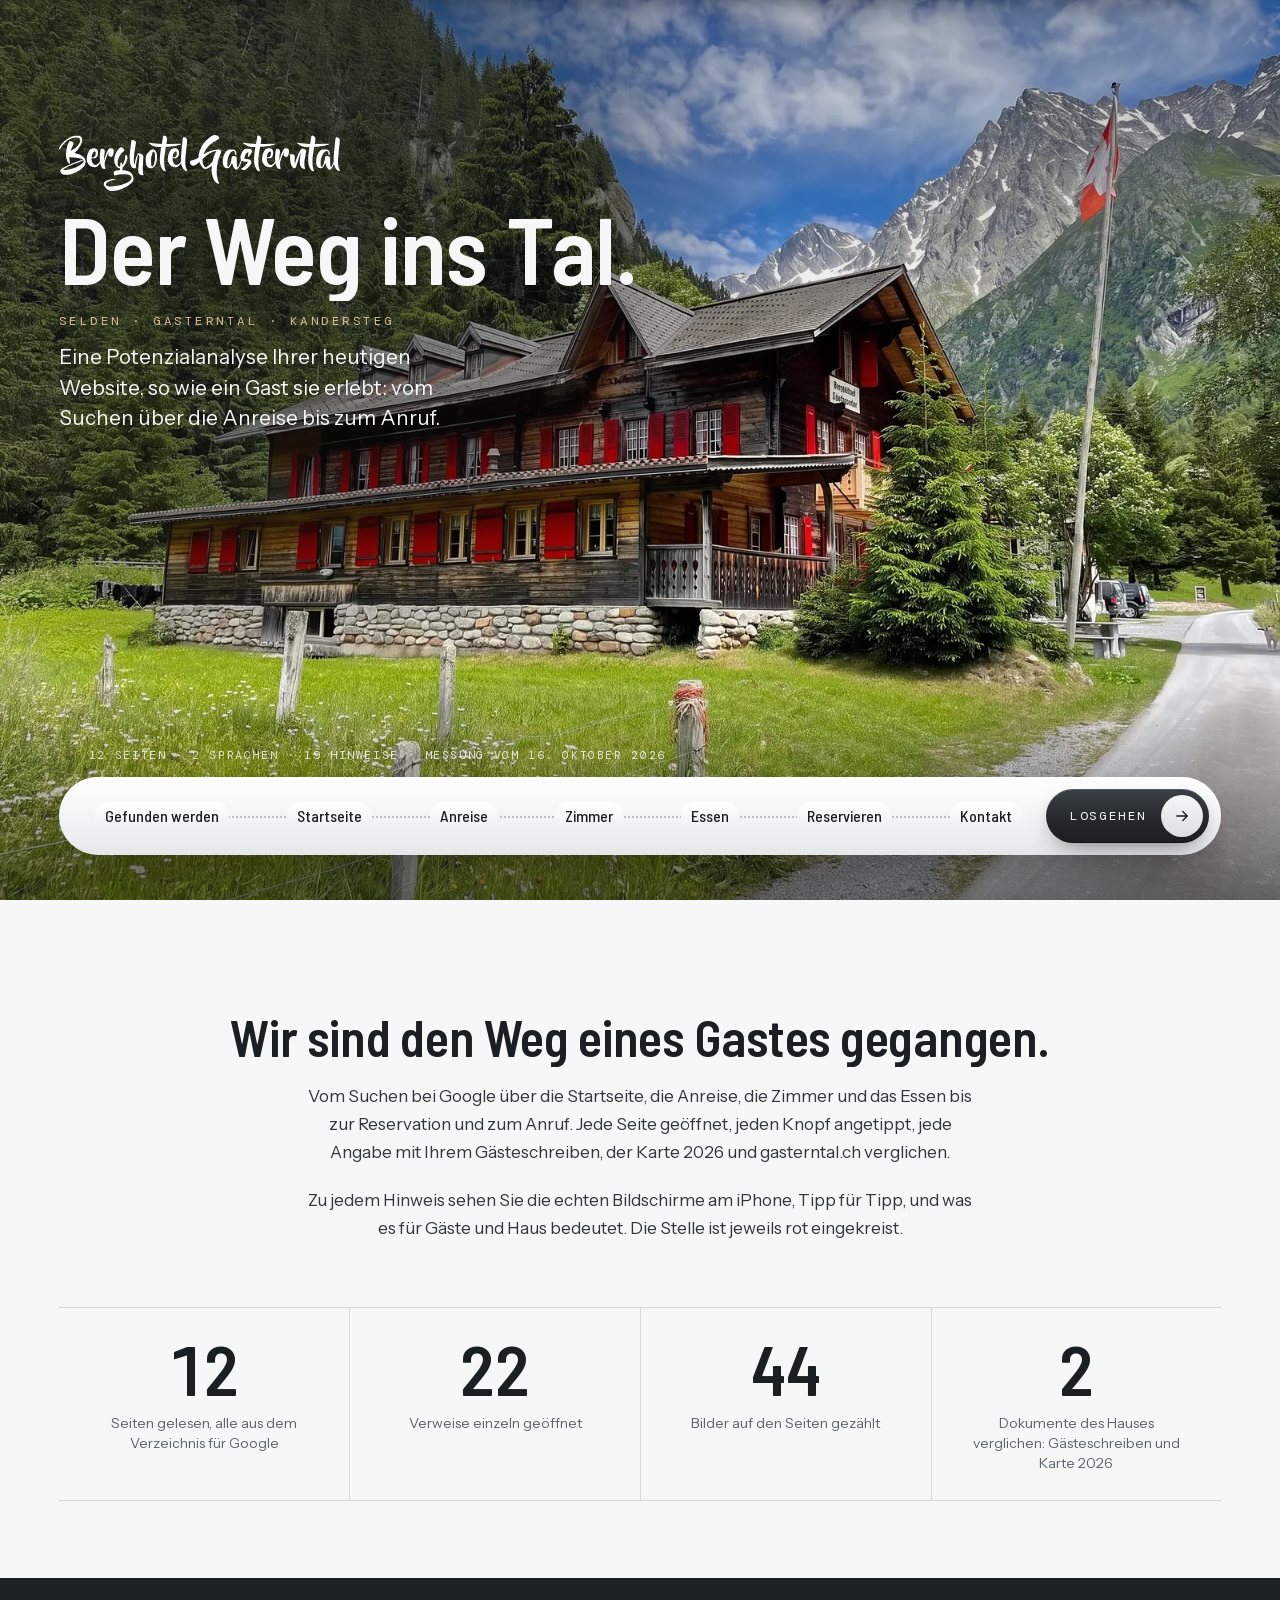
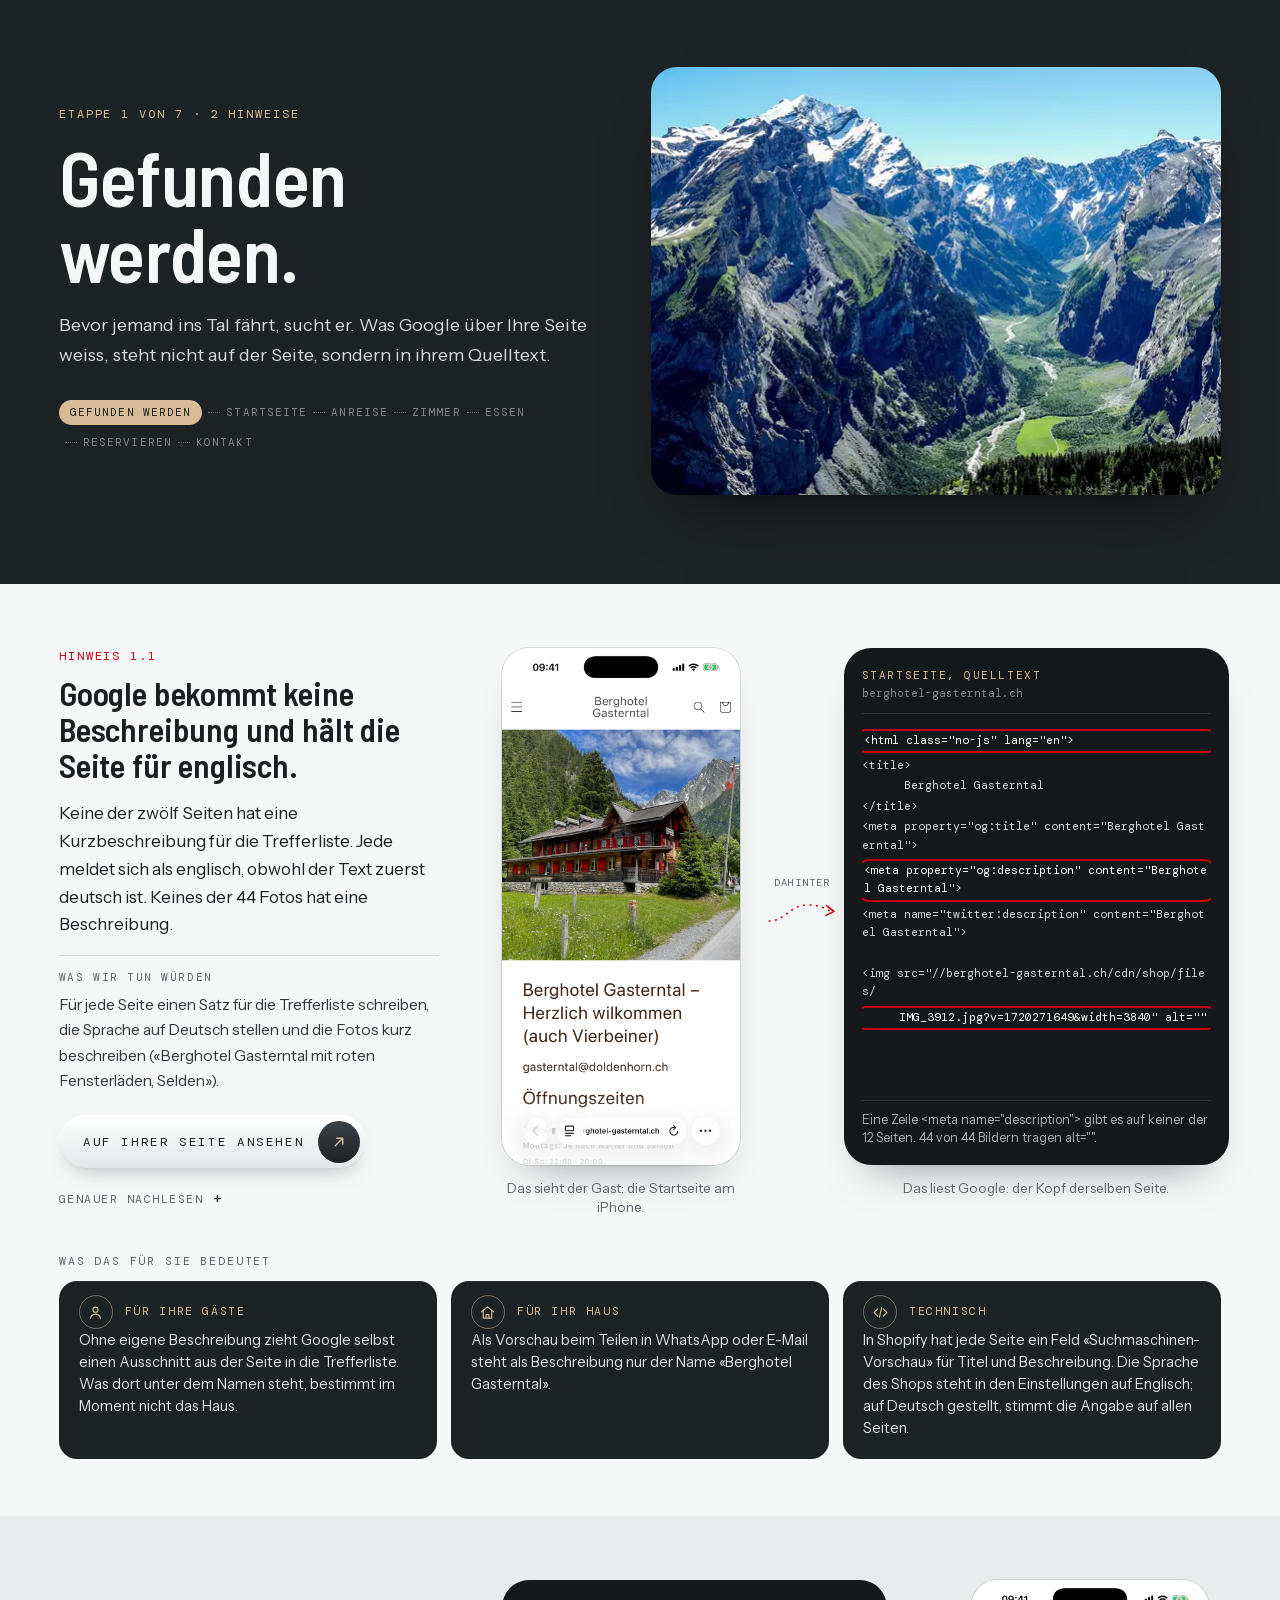
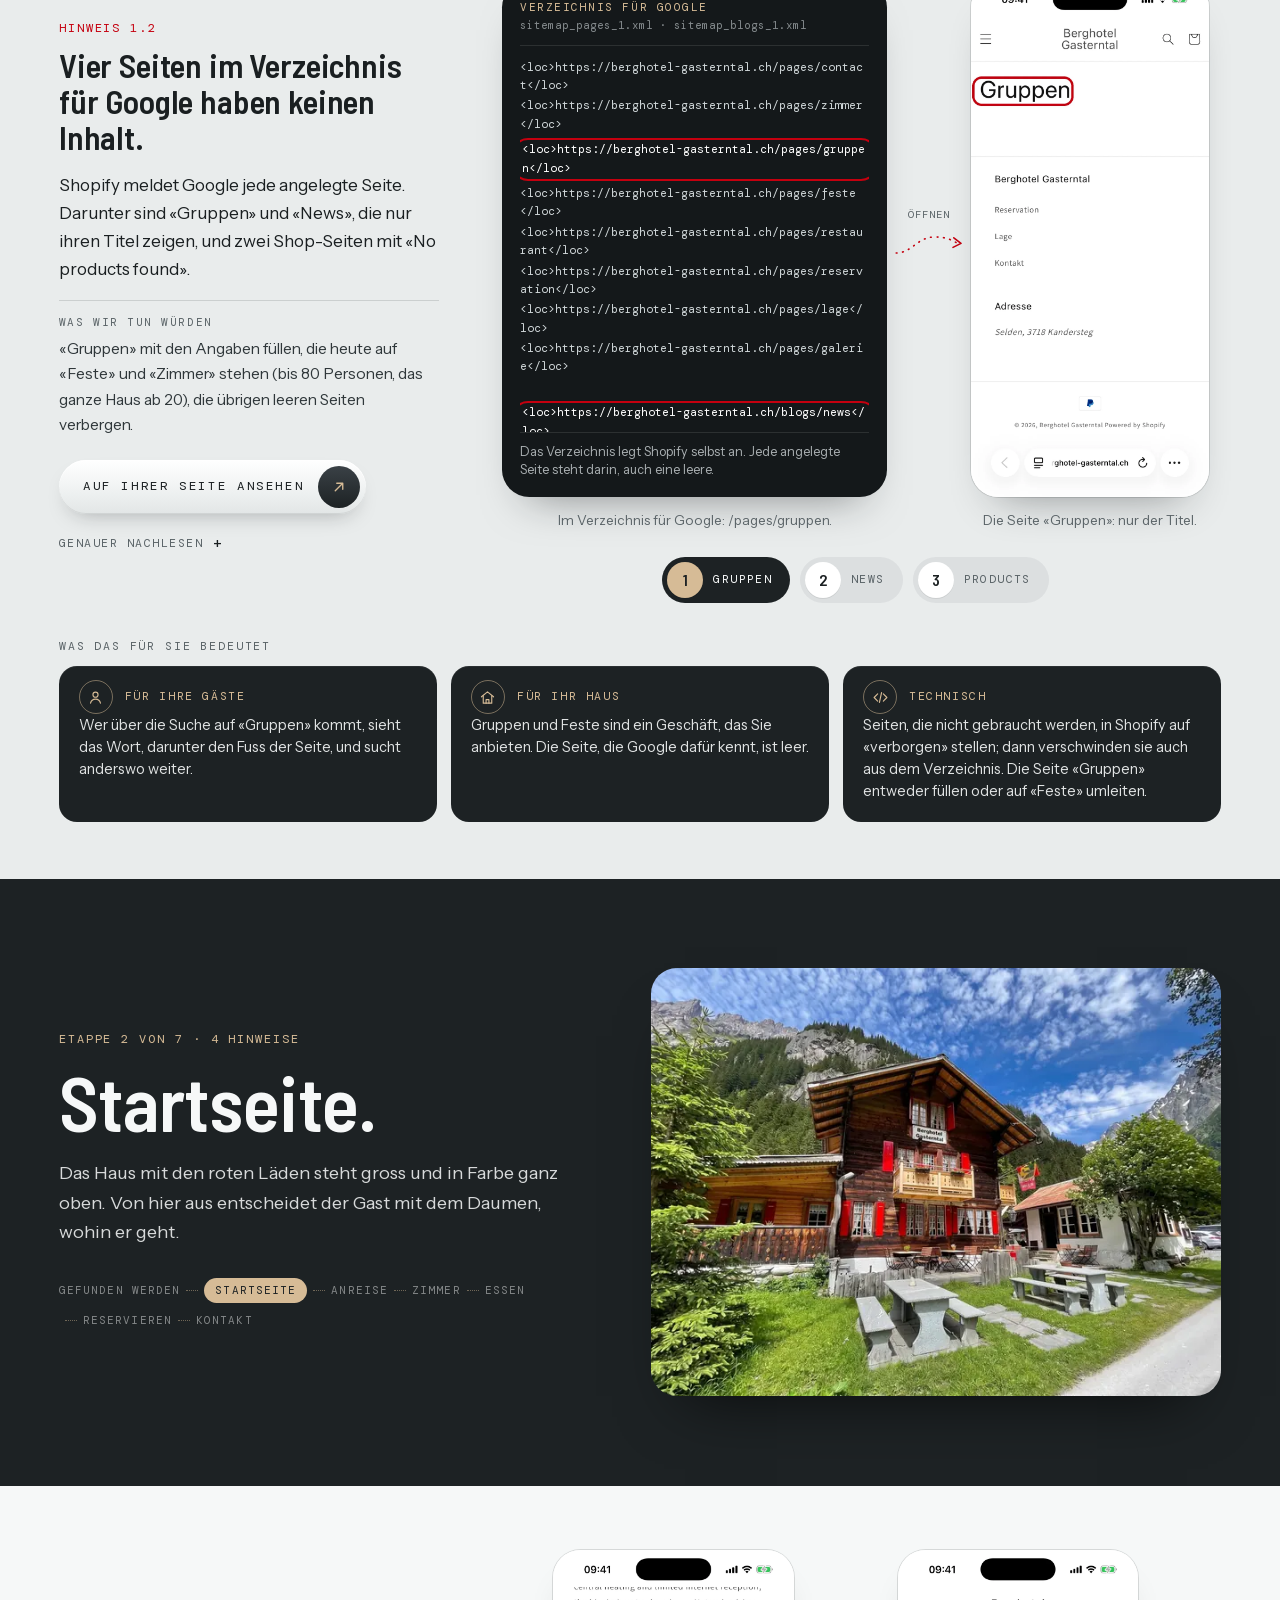
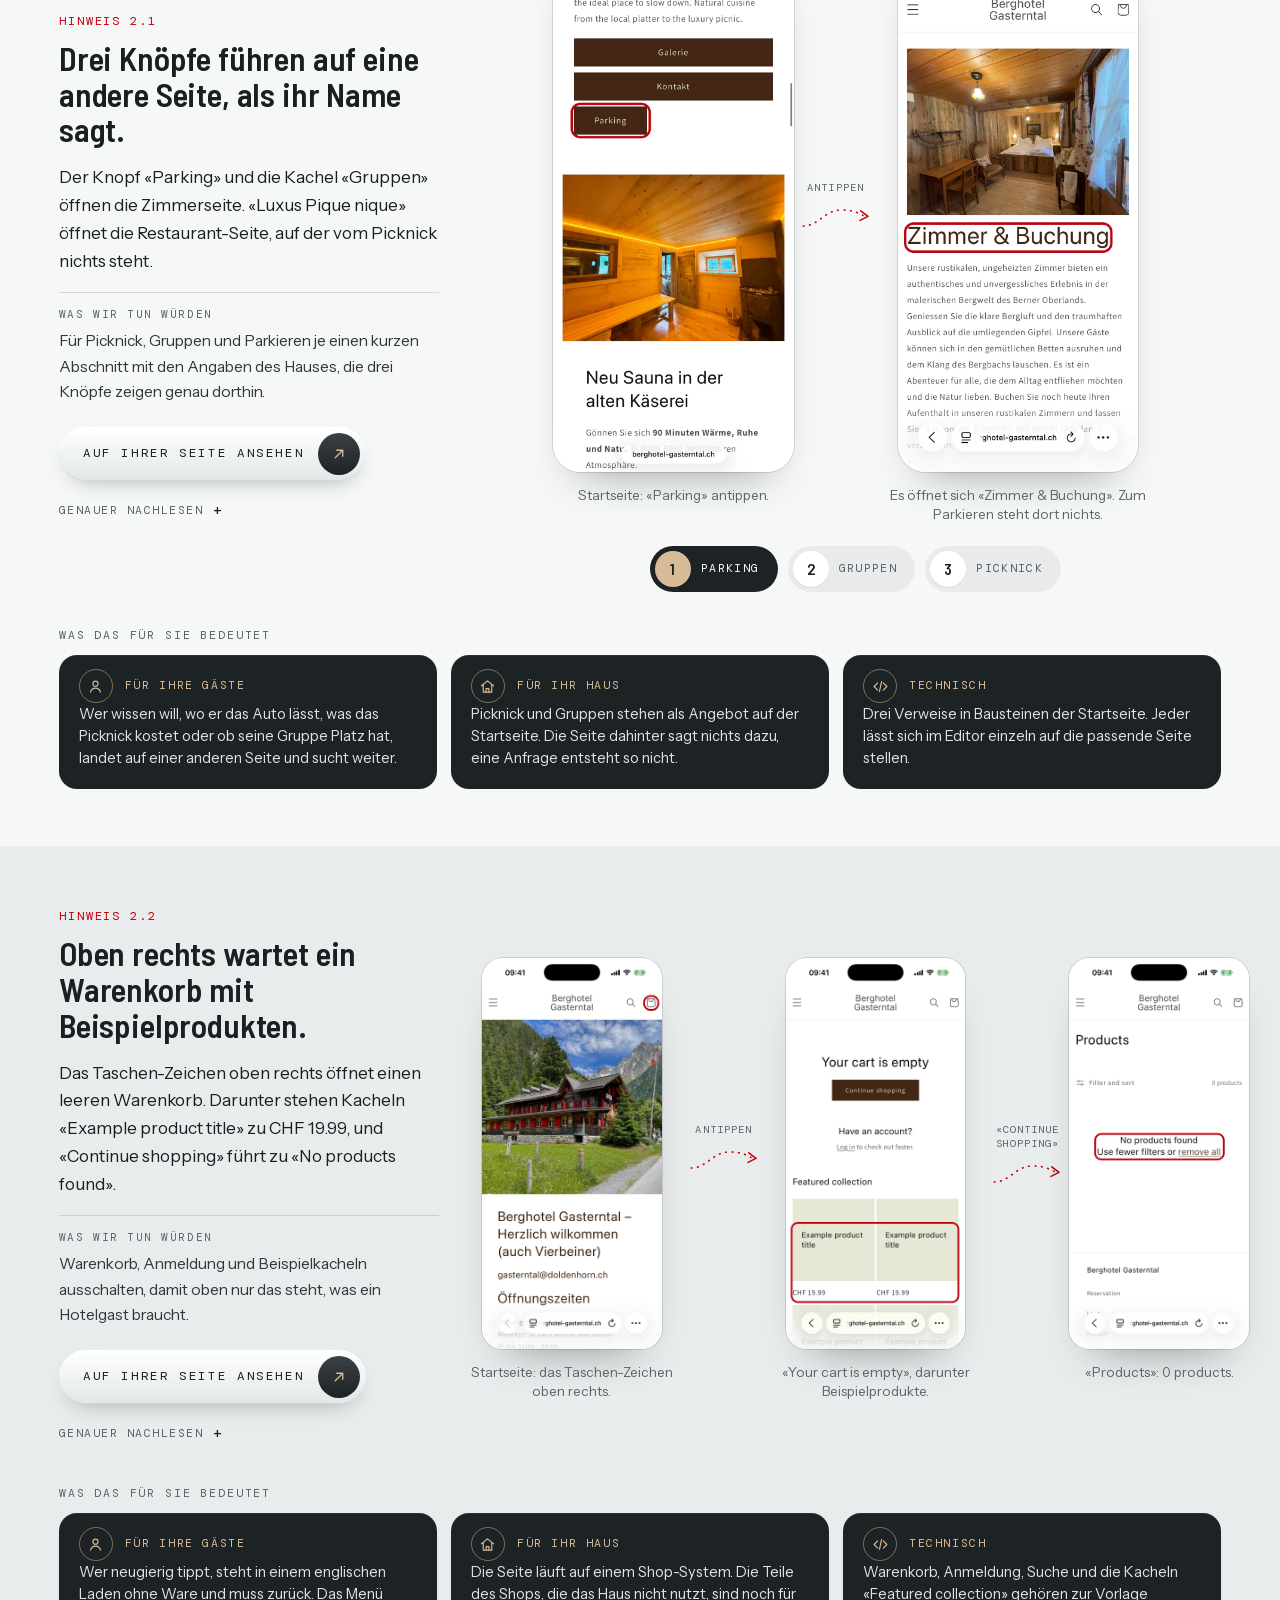
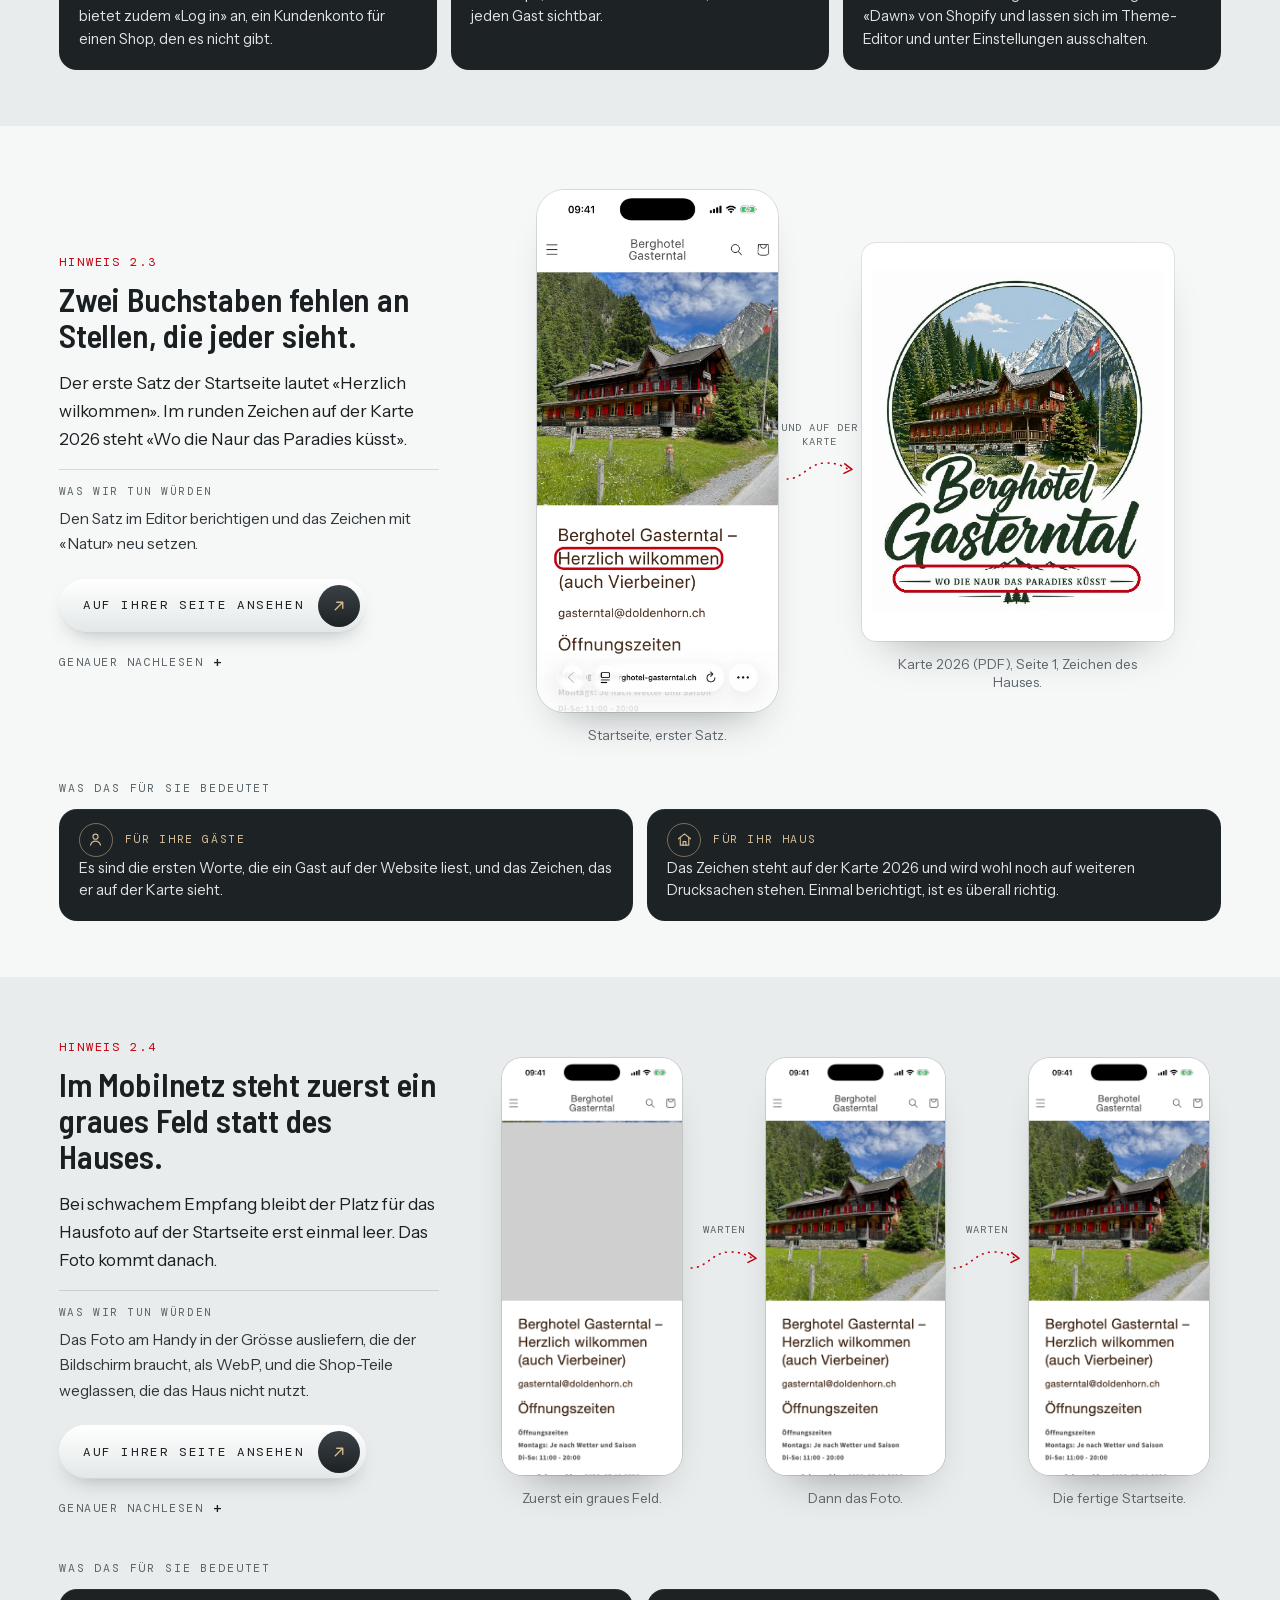
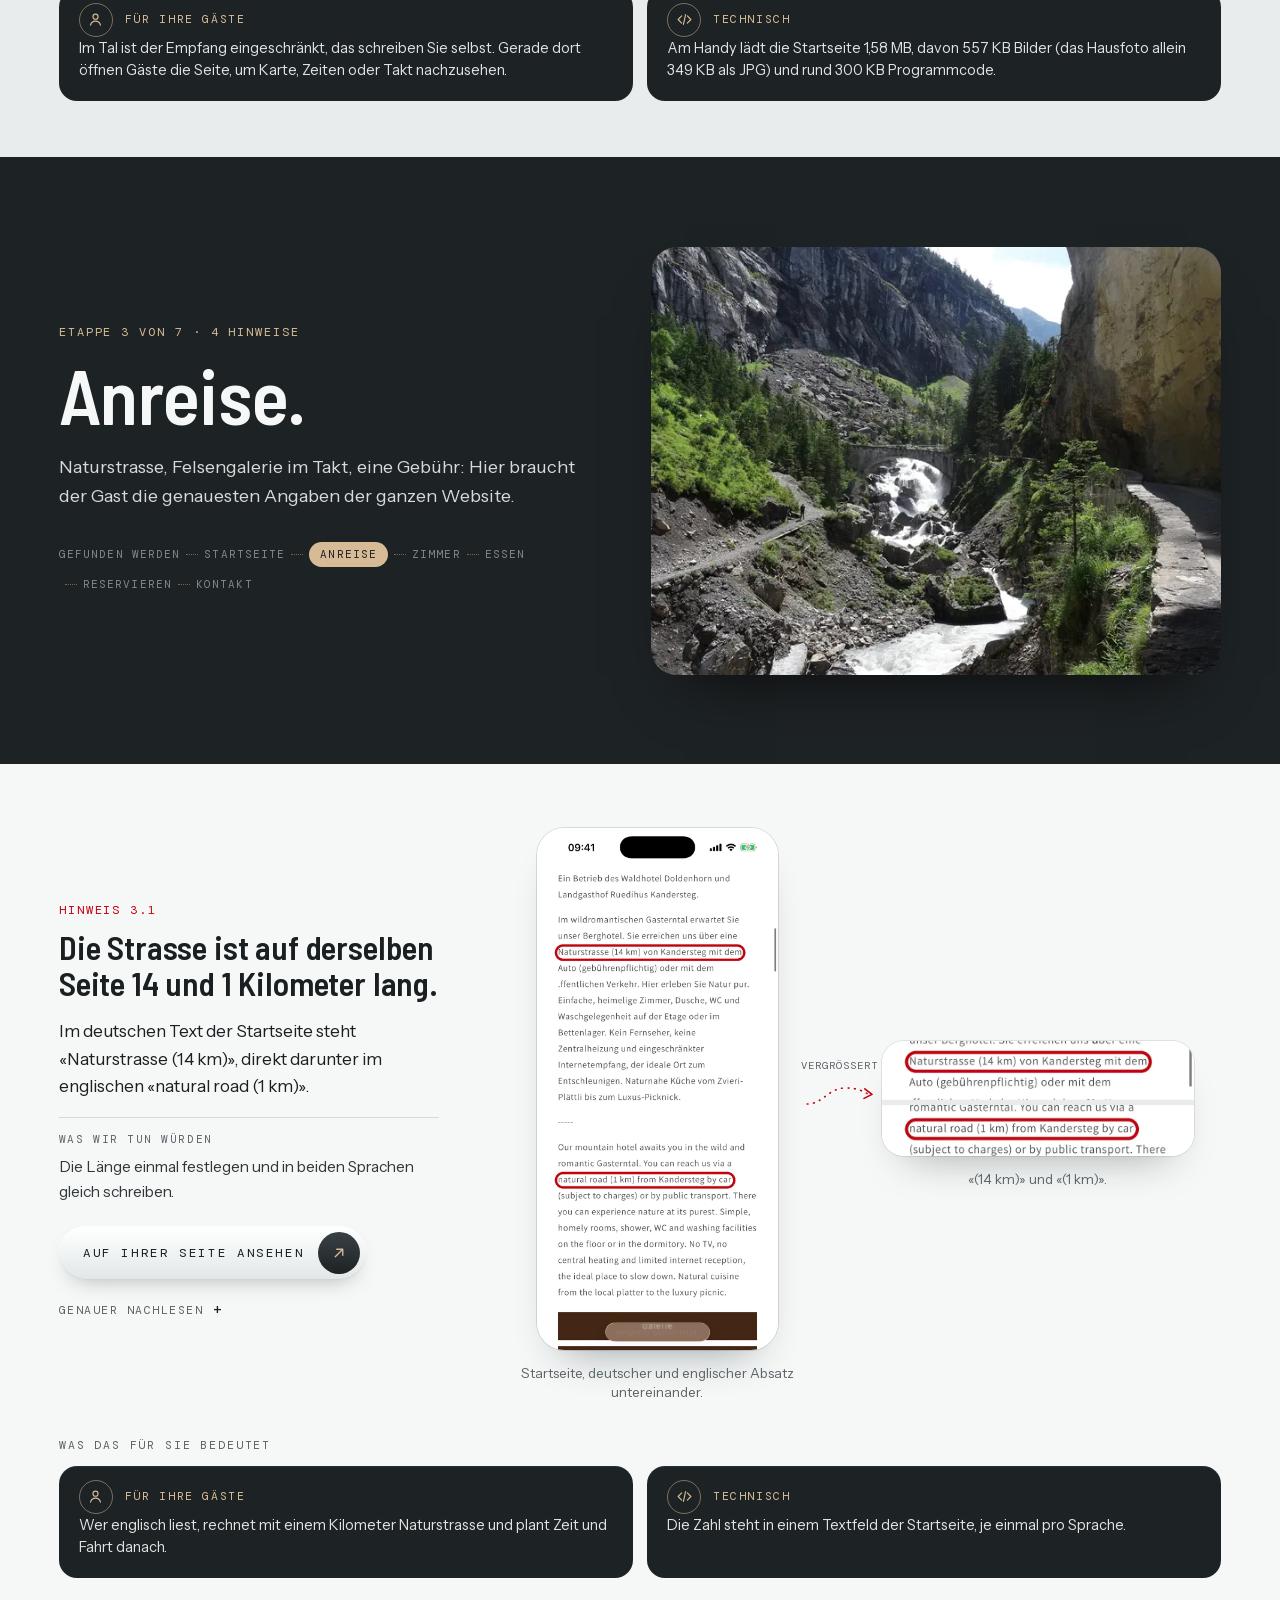
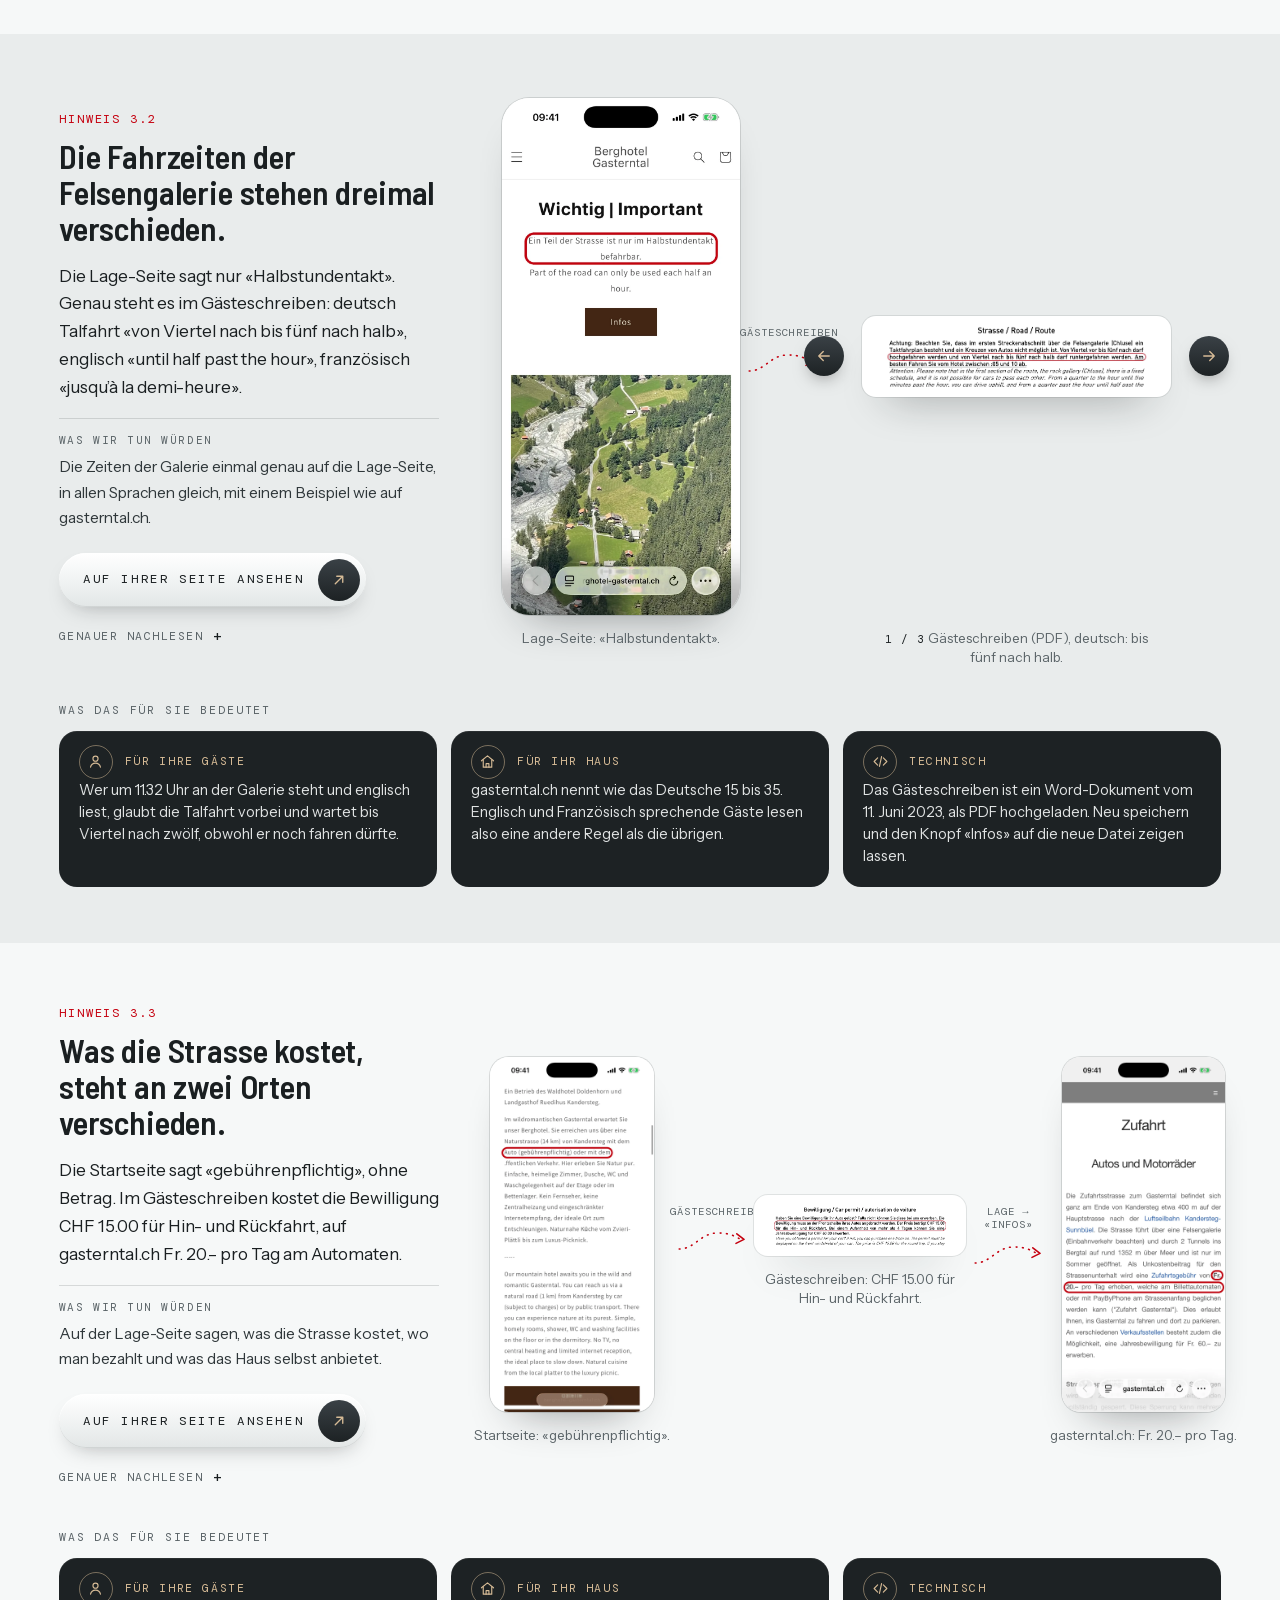
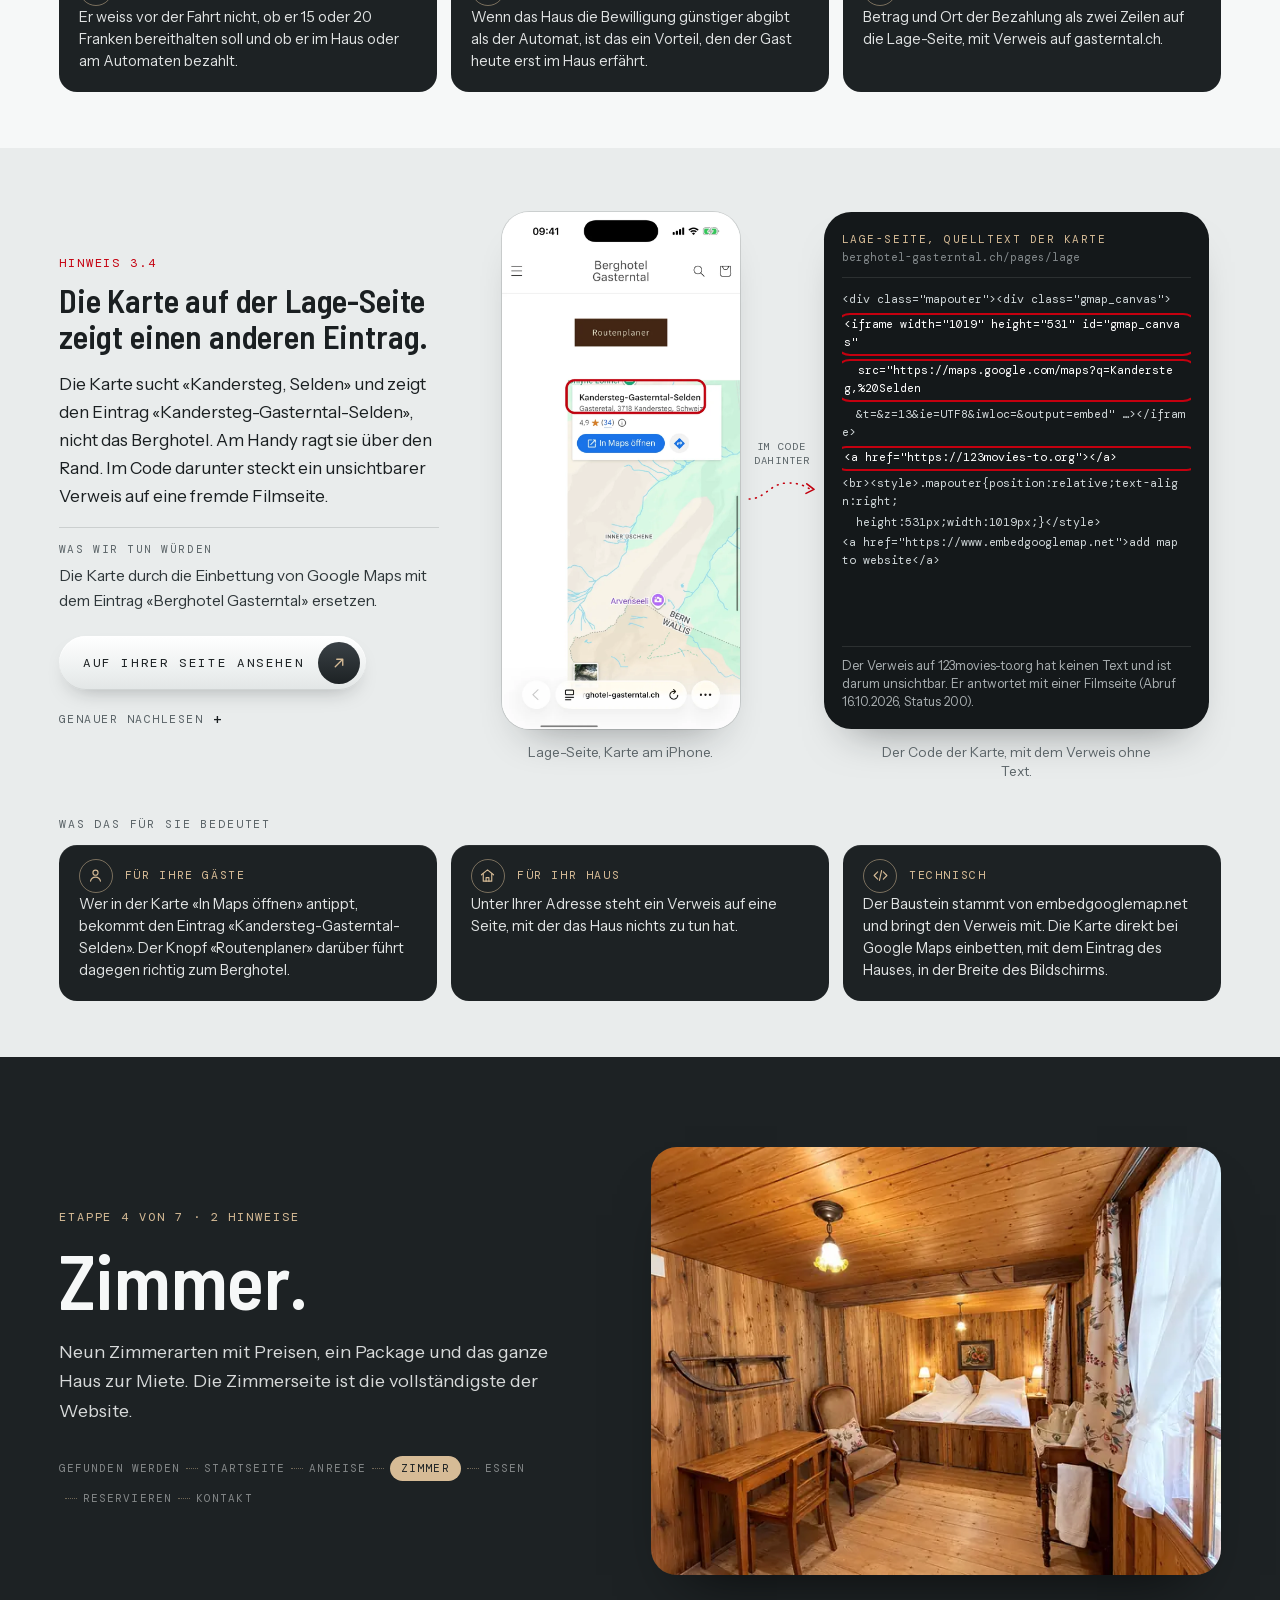
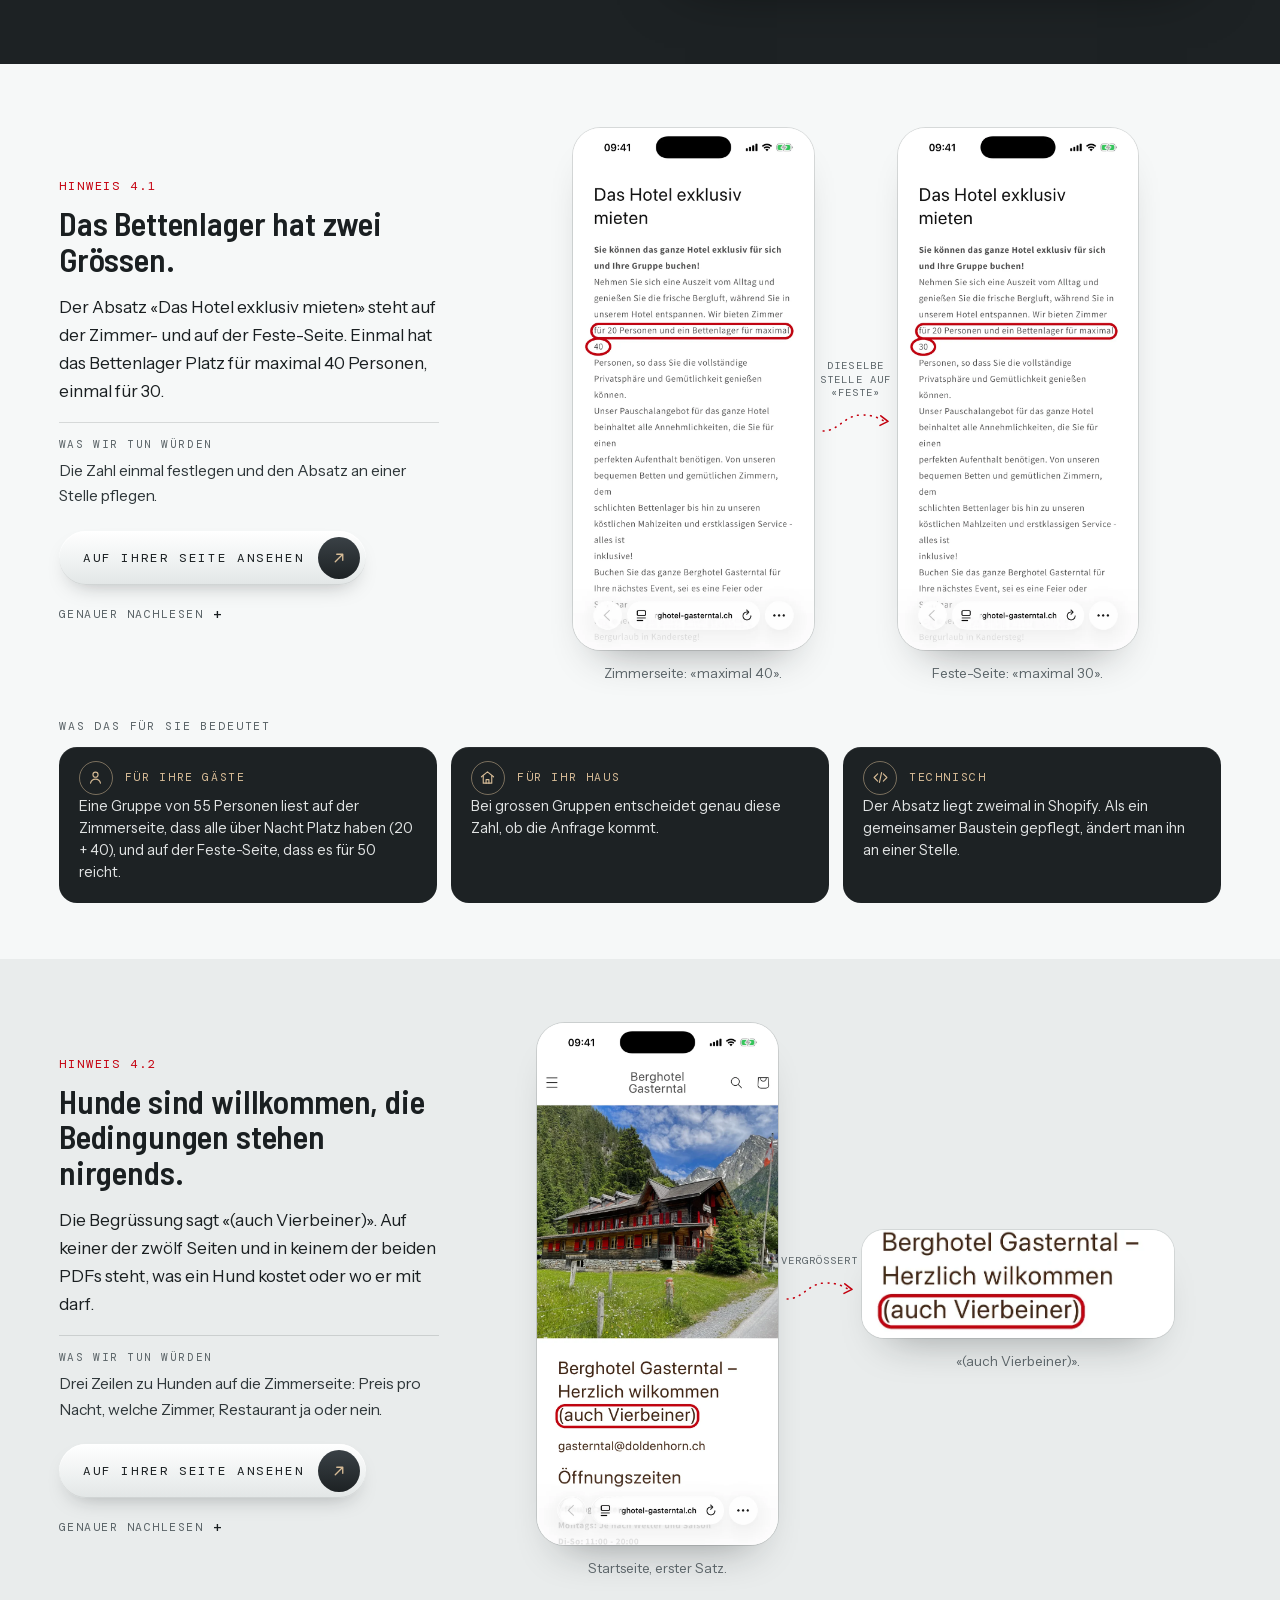
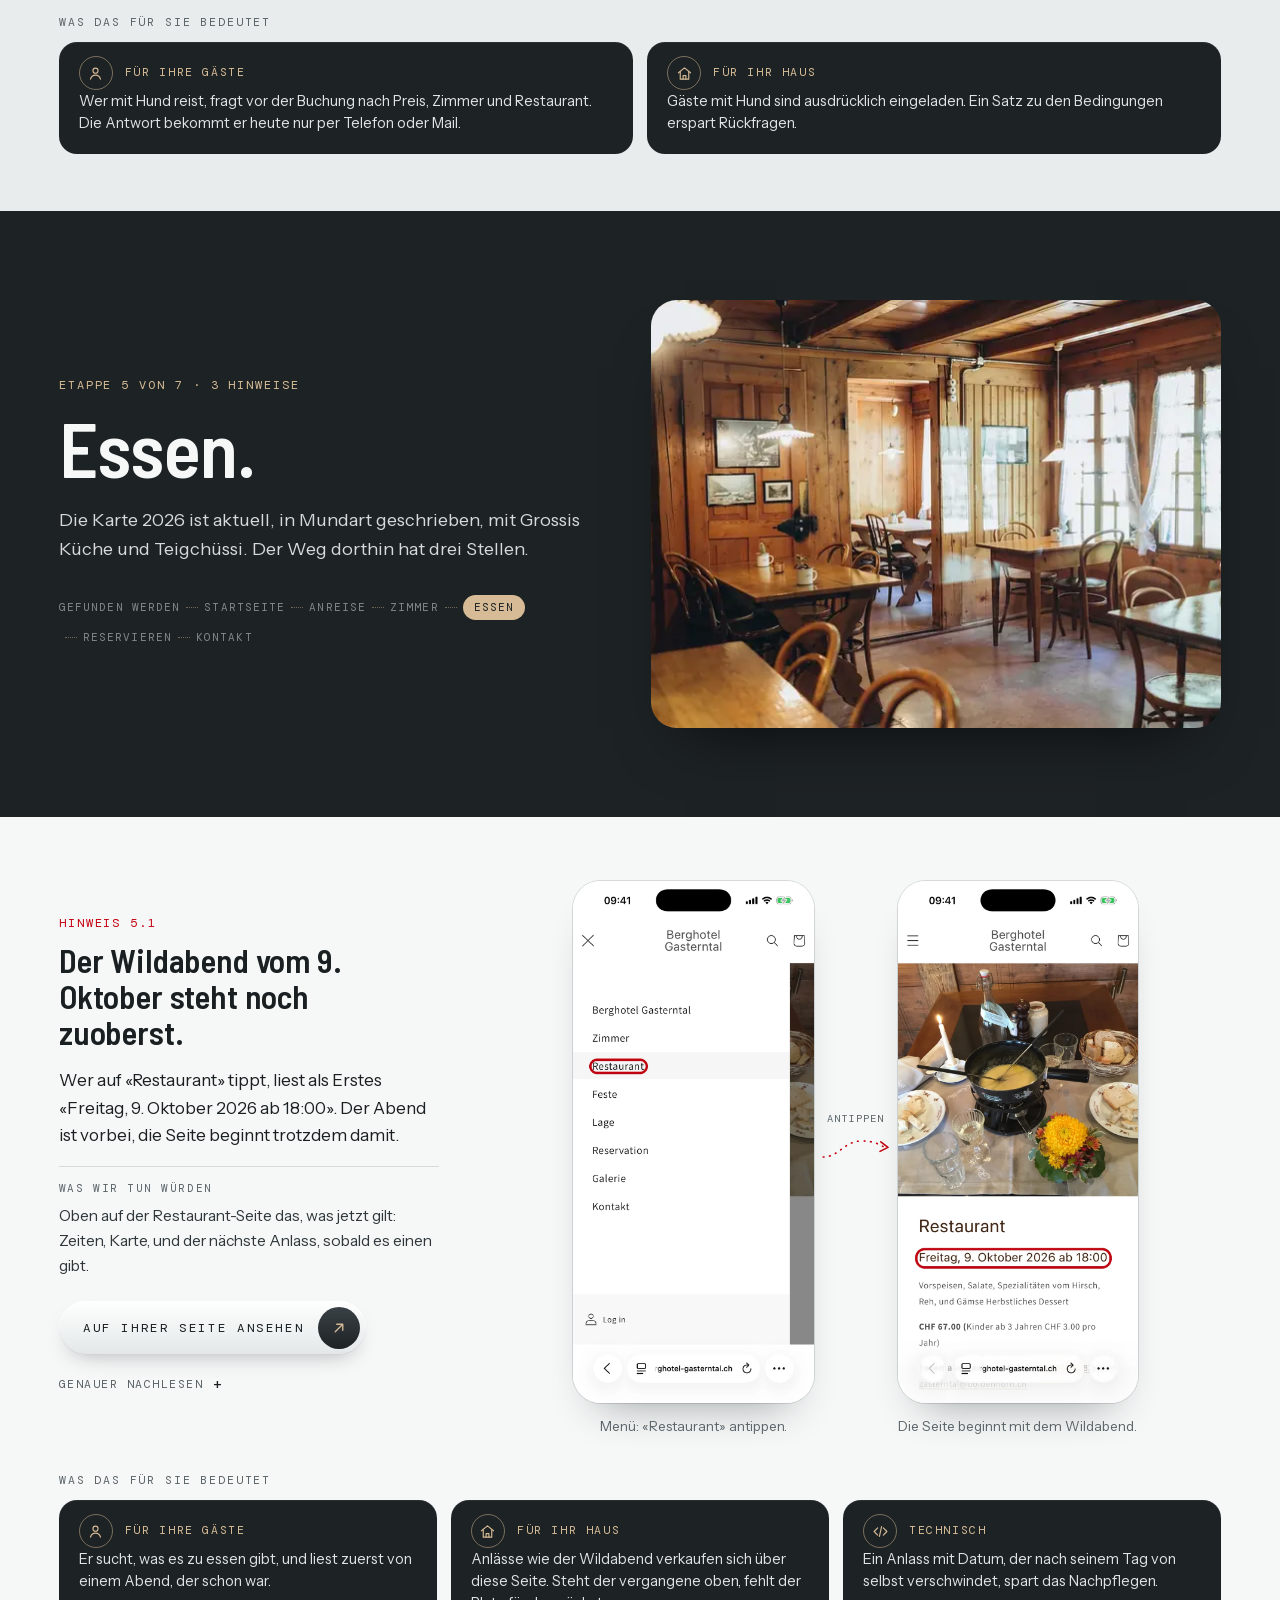
==== index.html @ 2961baf7 "Berghotel Gasterntal · Potenzialanalyse: Umzug von Vercel auf GitHub Pages Co-Authored-By: Claude Op" ====
<!doctype html>
<html lang="de-CH">
<head>
<meta charset="utf-8">
<meta name="viewport" content="width=device-width, initial-scale=1, viewport-fit=cover">
<title>Berghotel Gasterntal · Website-Potenzialanalyse</title>
<meta name="description" content="Potenzialanalyse der heutigen Website des Berghotel Gasterntal in Selden: der Weg eines Gastes in sieben Etappen, mit echten Aufnahmen. Tasty Studios, 16. Oktober 2026.">
<meta name="robots" content="noindex, nofollow">
<meta name="theme-color" content="#1d2224">
<link rel="icon" href="assets/zeichen/icon.svg" type="image/svg+xml">
<link rel="preload" href="assets/fonts/barlowsemi-600.woff2" as="font" type="font/woff2" crossorigin>
<link rel="preload" href="assets/fonts/InstrumentSans-normal-400_600.woff2" as="font" type="font/woff2" crossorigin>
<link rel="preload" as="image" href="assets/bilder/haus-profil-hoch.webp" media="(max-width: 760px)">
<link rel="preload" as="image" href="assets/bilder/haus-profil-1600.webp" media="(min-width: 761px)">
<link rel="stylesheet" href="assets/seite.css?v=aa6e7f05db">
<link rel="stylesheet" href="assets/auftritte.css?v=1ad5f59082">
<script src="/besuch.js?v=3c4c57a56e" defer></script><script src="/verweil.js?v=5881fd455d" defer></script></head>
<body>
<a class="sprung" href="#finden">Zum Inhalt</a>
<nav class="weg" aria-label="Etappen">
 <a class="weg__marke" href="#oben" aria-label="Nach oben"><img src="assets/zeichen/schrift-d6bb96.svg" alt="Berghotel Gasterntal" width="170" height="34"></a>
 <ol class="weg__liste"><li><a href="#finden" data-et="0"><span>Gefunden werden</span></a></li><li><a href="#start" data-et="1"><span>Startseite</span></a></li><li><a href="#anreise" data-et="2"><span>Anreise</span></a></li><li><a href="#zimmer" data-et="3"><span>Zimmer</span></a></li><li><a href="#essen" data-et="4"><span>Essen</span></a></li><li><a href="#reservieren" data-et="5"><span>Reservieren</span></a></li><li><a href="#kontakt" data-et="6"><span>Kontakt</span></a></li></ol>
 <button class="weg__knopf" type="button" aria-expanded="false"><b>1 / 7</b><span>Gefunden werden</span></button>
 <i class="weg__bahn"><i class="weg__fill"></i></i>
</nav>
<header class="auftakt" id="oben">
 <picture class="auftakt__foto"><source media="(max-width: 760px)" srcset="assets/bilder/haus-profil-hoch.webp"><img src="assets/bilder/haus-profil-1600.webp" srcset="assets/bilder/haus-profil-1100.webp 1100w, assets/bilder/haus-profil-1600.webp 1600w" sizes="100vw" alt="Das Berghotel Gasterntal in Selden, Holzhaus mit roten Fensterläden" fetchpriority="high"></picture>
 <div class="auftakt__in">
  <img class="auftakt__schrift" src="assets/zeichen/schrift-ffffff.svg" alt="Berghotel Gasterntal" width="420" height="83">
  <h1 class="zl">Der Weg ins Tal.</h1>
  <p class="auftakt__ort">Selden · Gasterntal · Kandersteg</p>
  <p class="auftakt__satz">Eine Potenzialanalyse Ihrer heutigen Website, so wie ein Gast sie erlebt: vom Suchen über die Anreise bis zum Anruf.</p>
 </div>
 <div class="auftakt__unten">
 <p class="auftakt__zahlen">12 Seiten · 2 Sprachen · 19 Hinweise · Messung vom 16. Oktober 2026</p>
 <div class="platte">
  <div class="platte__w"><a href="#finden"><span>Gefunden werden</span></a><a href="#start"><span>Startseite</span></a><a href="#anreise"><span>Anreise</span></a><a href="#zimmer"><span>Zimmer</span></a><a href="#essen"><span>Essen</span></a><a href="#reservieren"><span>Reservieren</span></a><a href="#kontakt"><span>Kontakt</span></a></div>
  <a class="kn kn--dunkel platte__k" href="#finden"><span>Losgehen</span><i><svg viewBox="0 0 24 24" aria-hidden="true"><path d="M5 12h14M13 6l6 6-6 6" fill="none" stroke="currentColor" stroke-width="1.8" stroke-linecap="round" stroke-linejoin="round"/></svg></i></a>
 </div>
 </div>
</header>
<section class="ein">
 <div class="ein__in">
  <h2 class="zl ">Wir sind den Weg eines Gastes gegangen.</h2>
  <p>Vom Suchen bei Google über die Startseite, die Anreise, die Zimmer und das Essen bis zur Reservation und zum Anruf. Jede Seite geöffnet, jeden Knopf angetippt, jede Angabe mit Ihrem Gästeschreiben, der Karte 2026 und gasterntal.ch verglichen.</p>
  <p>Zu jedem Hinweis sehen Sie die echten Bildschirme am iPhone, Tipp für Tipp, und was es für Gäste und Haus bedeutet. Die Stelle ist jeweils rot eingekreist.</p>
 </div>
 <div class="zahlen">
  <div data-z><b data-zahl="12">12</b><span>Seiten gelesen, alle aus dem Verzeichnis für Google</span></div>
  <div data-z><b data-zahl="22">22</b><span>Verweise einzeln geöffnet</span></div>
  <div data-z><b data-zahl="44">44</b><span>Bilder auf den Seiten gezählt</span></div>
  <div data-z><b data-zahl="2">2</b><span>Dokumente des Hauses verglichen: Gästeschreiben und Karte 2026</span></div>
 </div>
</section>
<main>
<section class="et" id="finden" data-et="0">
 <header class="et__kopf">
  <div class="et__text">
   <p class="et__nr">Etappe 1 von 7 · 2 Hinweise</p>
   <h2 class="zl ">Gefunden werden.</h2>
   <p class="et__satz">Bevor jemand ins Tal fährt, sucht er. Was Google über Ihre Seite weiss, steht nicht auf der Seite, sondern in ihrem Quelltext.</p>
   <ol class="wk"><li class="ist"><a href="#finden">Gefunden werden</a></li><li class=""><a href="#start">Startseite</a></li><li class=""><a href="#anreise">Anreise</a></li><li class=""><a href="#zimmer">Zimmer</a></li><li class=""><a href="#essen">Essen</a></li><li class=""><a href="#reservieren">Reservieren</a></li><li class=""><a href="#kontakt">Kontakt</a></li></ol>
  </div>
  <div class="et__bild rahmen" data-z><img class="zoom" src="assets/bilder/t-luft-1100.webp" srcset="assets/bilder/t-luft-640.webp 640w, assets/bilder/t-luft-1100.webp 1100w, assets/bilder/t-luft-1920.webp 1920w" sizes="(max-width: 900px) 100vw, 50vw" alt="Das Gasterntal von oben, links das Doldenhorn" loading="lazy" decoding="async"></div>
 </header>
 <article class="hw" id="h1-1">
 <div class="hw__in">
  <div class="hw__text">
   <p class="hw__nr">Hinweis 1.1</p>
   <h3 class="zl ">Google bekommt keine Beschreibung und hält die Seite für englisch.</h3>
   <p class="hw__kurz">Keine der zwölf Seiten hat eine Kurzbeschreibung für die Trefferliste. Jede meldet sich als englisch, obwohl der Text zuerst deutsch ist. Keines der 44 Fotos hat eine Beschreibung.</p>
   <p class="hw__tun"><b>Was wir tun würden</b>Für jede Seite einen Satz für die Trefferliste schreiben, die Sprache auf Deutsch stellen und die Fotos kurz beschreiben («Berghotel Gasterntal mit roten Fensterläden, Selden»).</p>
   <div class="hw__knoepfe"><a class="kn kn--hell" href="https://berghotel-gasterntal.ch/" target="_blank" rel="noopener"><span>Auf Ihrer Seite ansehen</span><i><svg viewBox="0 0 24 24" aria-hidden="true"><path d="M7 17 17 7M9 7h8v8" fill="none" stroke="currentColor" stroke-width="1.8" stroke-linecap="round" stroke-linejoin="round"/></svg></i></a><details class="gn"><summary>Genauer nachlesen</summary><div class="gn__in"><p class="gn__weg"><b>Selbst nachsehen</b>Startseite öffnen und am Rechner mit der rechten Maustaste «Seitenquelltext anzeigen».</p><p>Gemessen auf allen 12 Adressen der Sitemap: 0 von 12 Seiten mit &lt;meta name="description"&gt;, 12 von 12 mit lang="en", 44 von 44 Bildern mit leerem alt. Die Startseite hat eine H1 («Berghotel Gasterntal»), auf 6 der 12 Seiten (Kontakt, Zimmer, Feste, Restaurant, Lage, Galerie) fehlt sie.</p><p>Die Vorschau für soziale Netze (og:description, twitter:description) wiederholt auf der Startseite den Namen.</p></div></details></div>
  </div>
  <div class="hw__folge"><div class="fl"><div class="fl__v ist" style="--u:2.62;--k:1"><figure class="sch sch--schirm" data-z><div class="schirm"><img src="assets/schirme/start-oben-ohne.webp" width="804" height="1748" alt="Das sieht der Gast: die Startseite am iPhone." loading="lazy" decoding="async"></div><figcaption>Das sieht der Gast: die Startseite am iPhone.</figcaption></figure><div class="wt" aria-hidden="true"><span>dahinter</span><svg viewBox="0 0 90 40"><path d="M4 30C24 30 30 10 52 10S76 18 84 18" fill="none" stroke="currentColor" stroke-width="2" stroke-linecap="round" stroke-dasharray="1 7"/><path d="M76 11l9 7-10 5" fill="none" stroke="currentColor" stroke-width="2" stroke-linecap="round" stroke-linejoin="round"/></svg></div><figure class="sch sch--code" data-z><div class="code"><div class="code__kopf"><b>Startseite, Quelltext</b><span>berghotel-gasterntal.ch</span></div><pre><span class="cz cz--rot">&lt;html class=&quot;no-js&quot; lang=&quot;en&quot;&gt;</span><span class="cz">&lt;title&gt;</span><span class="cz">      Berghotel Gasterntal</span><span class="cz">&lt;/title&gt;</span><span class="cz">&lt;meta property=&quot;og:title&quot; content=&quot;Berghotel Gasterntal&quot;&gt;</span><span class="cz cz--rot">&lt;meta property=&quot;og:description&quot; content=&quot;Berghotel Gasterntal&quot;&gt;</span><span class="cz">&lt;meta name=&quot;twitter:description&quot; content=&quot;Berghotel Gasterntal&quot;&gt;</span><span class="cz">&nbsp;</span><span class="cz">&lt;img src=&quot;//berghotel-gasterntal.ch/cdn/shop/files/</span><span class="cz cz--rot">     IMG_3912.jpg?v=1720271649&amp;width=3840&quot; alt=&quot;&quot;</span></pre><p class="code__notiz">Eine Zeile &lt;meta name=&quot;description&quot;&gt; gibt es auf keiner der 12 Seiten. 44 von 44 Bildern tragen alt=&quot;&quot;.</p></div><figcaption>Das liest Google: der Kopf derselben Seite.</figcaption></figure></div></div></div>
 </div>
 <div class="bed"><p class="bed__t">Was das für Sie bedeutet</p><div class="bed__r bed__r--3"><div class="bk" data-z><i><svg viewBox="0 0 24 24"><circle cx="12" cy="8" r="3.6"/><path d="M5 20c.8-3.8 3.6-5.8 7-5.8s6.2 2 7 5.8"/></svg></i><h4>Für Ihre Gäste</h4><p>Ohne eigene Beschreibung zieht Google selbst einen Ausschnitt aus der Seite in die Trefferliste. Was dort unter dem Namen steht, bestimmt im Moment nicht das Haus.</p></div><div class="bk" data-z><i><svg viewBox="0 0 24 24"><path d="M3.5 11 12 4l8.5 7"/><path d="M6 9.5V20h12V9.5"/><path d="M10 20v-5h4v5"/></svg></i><h4>Für Ihr Haus</h4><p>Als Vorschau beim Teilen in WhatsApp oder E-Mail steht als Beschreibung nur der Name «Berghotel Gasterntal».</p></div><div class="bk" data-z><i><svg viewBox="0 0 24 24"><path d="M8 7 3 12l5 5M16 7l5 5-5 5M13.5 5l-3 14"/></svg></i><h4>Technisch</h4><p>In Shopify hat jede Seite ein Feld «Suchmaschinen-Vorschau» für Titel und Beschreibung. Die Sprache des Shops steht in den Einstellungen auf Englisch; auf Deutsch gestellt, stimmt die Angabe auf allen Seiten.</p></div></div></div>
</article><article class="hw hw--b" id="h1-2">
 <div class="hw__in">
  <div class="hw__text">
   <p class="hw__nr">Hinweis 1.2</p>
   <h3 class="zl ">Vier Seiten im Verzeichnis für Google haben keinen Inhalt.</h3>
   <p class="hw__kurz">Shopify meldet Google jede angelegte Seite. Darunter sind «Gruppen» und «News», die nur ihren Titel zeigen, und zwei Shop-Seiten mit «No products found».</p>
   <p class="hw__tun"><b>Was wir tun würden</b>«Gruppen» mit den Angaben füllen, die heute auf «Feste» und «Zimmer» stehen (bis 80 Personen, das ganze Haus ab 20), die übrigen leeren Seiten verbergen.</p>
   <div class="hw__knoepfe"><a class="kn kn--hell" href="https://berghotel-gasterntal.ch/pages/gruppen" target="_blank" rel="noopener"><span>Auf Ihrer Seite ansehen</span><i><svg viewBox="0 0 24 24" aria-hidden="true"><path d="M7 17 17 7M9 7h8v8" fill="none" stroke="currentColor" stroke-width="1.8" stroke-linecap="round" stroke-linejoin="round"/></svg></i></a><details class="gn"><summary>Genauer nachlesen</summary><div class="gn__in"><p class="gn__weg"><b>Selbst nachsehen</b>Die Seite «Gruppen» direkt öffnen.</p><p>Verzeichnis (sitemap.xml) vom 16.10.2026: 8 Seiten, 1 Blog, 1 Sammlung, dazu agents.md. Ohne Inhalt: /pages/gruppen (nur Titel), /blogs/news (nur Titel), /collections/frontpage («Home page», 0 products). Dazu /collections/all («Products», 0 products), erreichbar über «Continue shopping».</p><p>Alle Seiten des Verzeichnisses tragen als letzte Änderung den 23. Februar 2023.</p></div></details></div>
  </div>
  <div class="hw__folge"><div class="fl fl--var"><div class="fl__v ist" data-v="0" style="--u:2.62;--k:1"><figure class="sch sch--code" data-z><div class="code"><div class="code__kopf"><b>Verzeichnis für Google</b><span>sitemap_pages_1.xml · sitemap_blogs_1.xml</span></div><pre><span class="cz">&lt;loc&gt;https://berghotel-gasterntal.ch/pages/contact&lt;/loc&gt;</span><span class="cz">&lt;loc&gt;https://berghotel-gasterntal.ch/pages/zimmer&lt;/loc&gt;</span><span class="cz cz--rot">&lt;loc&gt;https://berghotel-gasterntal.ch/pages/gruppen&lt;/loc&gt;</span><span class="cz">&lt;loc&gt;https://berghotel-gasterntal.ch/pages/feste&lt;/loc&gt;</span><span class="cz">&lt;loc&gt;https://berghotel-gasterntal.ch/pages/restaurant&lt;/loc&gt;</span><span class="cz">&lt;loc&gt;https://berghotel-gasterntal.ch/pages/reservation&lt;/loc&gt;</span><span class="cz">&lt;loc&gt;https://berghotel-gasterntal.ch/pages/lage&lt;/loc&gt;</span><span class="cz">&lt;loc&gt;https://berghotel-gasterntal.ch/pages/galerie&lt;/loc&gt;</span><span class="cz">&nbsp;</span><span class="cz cz--rot">&lt;loc&gt;https://berghotel-gasterntal.ch/blogs/news&lt;/loc&gt;</span><span class="cz cz--rot">&lt;loc&gt;https://berghotel-gasterntal.ch/collections/frontpage&lt;/loc&gt;</span></pre><p class="code__notiz">Das Verzeichnis legt Shopify selbst an. Jede angelegte Seite steht darin, auch eine leere.</p></div><figcaption>Im Verzeichnis für Google: /pages/gruppen.</figcaption></figure><div class="wt" aria-hidden="true"><span>öffnen</span><svg viewBox="0 0 90 40"><path d="M4 30C24 30 30 10 52 10S76 18 84 18" fill="none" stroke="currentColor" stroke-width="2" stroke-linecap="round" stroke-dasharray="1 7"/><path d="M76 11l9 7-10 5" fill="none" stroke="currentColor" stroke-width="2" stroke-linecap="round" stroke-linejoin="round"/></svg></div><figure class="sch sch--schirm" data-z><div class="schirm"><img src="assets/schirme/gruppen.webp" width="804" height="1748" alt="Die Seite «Gruppen»: nur der Titel." loading="lazy" decoding="async"></div><figcaption>Die Seite «Gruppen»: nur der Titel.</figcaption></figure></div><div class="fl__v" data-v="1" style="--u:2.62;--k:1"><figure class="sch sch--code" data-z><div class="code"><div class="code__kopf"><b>Verzeichnis für Google</b><span>sitemap_pages_1.xml · sitemap_blogs_1.xml</span></div><pre><span class="cz">&lt;loc&gt;https://berghotel-gasterntal.ch/pages/contact&lt;/loc&gt;</span><span class="cz">&lt;loc&gt;https://berghotel-gasterntal.ch/pages/zimmer&lt;/loc&gt;</span><span class="cz cz--rot">&lt;loc&gt;https://berghotel-gasterntal.ch/pages/gruppen&lt;/loc&gt;</span><span class="cz">&lt;loc&gt;https://berghotel-gasterntal.ch/pages/feste&lt;/loc&gt;</span><span class="cz">&lt;loc&gt;https://berghotel-gasterntal.ch/pages/restaurant&lt;/loc&gt;</span><span class="cz">&lt;loc&gt;https://berghotel-gasterntal.ch/pages/reservation&lt;/loc&gt;</span><span class="cz">&lt;loc&gt;https://berghotel-gasterntal.ch/pages/lage&lt;/loc&gt;</span><span class="cz">&lt;loc&gt;https://berghotel-gasterntal.ch/pages/galerie&lt;/loc&gt;</span><span class="cz">&nbsp;</span><span class="cz cz--rot">&lt;loc&gt;https://berghotel-gasterntal.ch/blogs/news&lt;/loc&gt;</span><span class="cz cz--rot">&lt;loc&gt;https://berghotel-gasterntal.ch/collections/frontpage&lt;/loc&gt;</span></pre><p class="code__notiz">Das Verzeichnis legt Shopify selbst an. Jede angelegte Seite steht darin, auch eine leere.</p></div><figcaption>Im Verzeichnis für Google: /blogs/news.</figcaption></figure><div class="wt" aria-hidden="true"><span>öffnen</span><svg viewBox="0 0 90 40"><path d="M4 30C24 30 30 10 52 10S76 18 84 18" fill="none" stroke="currentColor" stroke-width="2" stroke-linecap="round" stroke-dasharray="1 7"/><path d="M76 11l9 7-10 5" fill="none" stroke="currentColor" stroke-width="2" stroke-linecap="round" stroke-linejoin="round"/></svg></div><figure class="sch sch--schirm" data-z><div class="schirm"><img src="assets/schirme/news.webp" width="804" height="1748" alt="Die Seite «News»: nur der Titel." loading="lazy" decoding="async"></div><figcaption>Die Seite «News»: nur der Titel.</figcaption></figure></div><div class="fl__v" data-v="2" style="--u:2.30;--k:1"><figure class="sch sch--schirm" data-z><div class="schirm"><img src="assets/schirme/shopping.webp" width="804" height="1748" alt="berghotel-gasterntal.ch/collections/all" loading="lazy" decoding="async"></div><figcaption>berghotel-gasterntal.ch/collections/all</figcaption></figure><div class="wt" aria-hidden="true"><span>vergrössert</span><svg viewBox="0 0 90 40"><path d="M4 30C24 30 30 10 52 10S76 18 84 18" fill="none" stroke="currentColor" stroke-width="2" stroke-linecap="round" stroke-dasharray="1 7"/><path d="M76 11l9 7-10 5" fill="none" stroke="currentColor" stroke-width="2" stroke-linecap="round" stroke-linejoin="round"/></svg></div><figure class="sch sch--lupe" data-z><div class="dok dok--lupe"><img src="assets/schirme/shopping-lupe.webp" alt="«No products found»." loading="lazy" decoding="async"></div><figcaption>«No products found».</figcaption></figure></div></div><div class="zr" role="tablist"><button type="button" role="tab" class="zr__k ist" data-v="0" aria-selected="true"><b>1</b><span>Gruppen</span></button><button type="button" role="tab" class="zr__k" data-v="1" aria-selected="false"><b>2</b><span>News</span></button><button type="button" role="tab" class="zr__k" data-v="2" aria-selected="false"><b>3</b><span>Products</span></button></div></div>
 </div>
 <div class="bed"><p class="bed__t">Was das für Sie bedeutet</p><div class="bed__r bed__r--3"><div class="bk" data-z><i><svg viewBox="0 0 24 24"><circle cx="12" cy="8" r="3.6"/><path d="M5 20c.8-3.8 3.6-5.8 7-5.8s6.2 2 7 5.8"/></svg></i><h4>Für Ihre Gäste</h4><p>Wer über die Suche auf «Gruppen» kommt, sieht das Wort, darunter den Fuss der Seite, und sucht anderswo weiter.</p></div><div class="bk" data-z><i><svg viewBox="0 0 24 24"><path d="M3.5 11 12 4l8.5 7"/><path d="M6 9.5V20h12V9.5"/><path d="M10 20v-5h4v5"/></svg></i><h4>Für Ihr Haus</h4><p>Gruppen und Feste sind ein Geschäft, das Sie anbieten. Die Seite, die Google dafür kennt, ist leer.</p></div><div class="bk" data-z><i><svg viewBox="0 0 24 24"><path d="M8 7 3 12l5 5M16 7l5 5-5 5M13.5 5l-3 14"/></svg></i><h4>Technisch</h4><p>Seiten, die nicht gebraucht werden, in Shopify auf «verborgen» stellen; dann verschwinden sie auch aus dem Verzeichnis. Die Seite «Gruppen» entweder füllen oder auf «Feste» umleiten.</p></div></div></div>
</article>
</section><section class="et" id="start" data-et="1">
 <header class="et__kopf">
  <div class="et__text">
   <p class="et__nr">Etappe 2 von 7 · 4 Hinweise</p>
   <h2 class="zl ">Startseite.</h2>
   <p class="et__satz">Das Haus mit den roten Läden steht gross und in Farbe ganz oben. Von hier aus entscheidet der Gast mit dem Daumen, wohin er geht.</p>
   <ol class="wk"><li class=""><a href="#finden">Gefunden werden</a></li><li class="ist"><a href="#start">Startseite</a></li><li class=""><a href="#anreise">Anreise</a></li><li class=""><a href="#zimmer">Zimmer</a></li><li class=""><a href="#essen">Essen</a></li><li class=""><a href="#reservieren">Reservieren</a></li><li class=""><a href="#kontakt">Kontakt</a></li></ol>
  </div>
  <div class="et__bild rahmen" data-z><img class="zoom" src="assets/bilder/haus-giebel-1100.webp" srcset="assets/bilder/haus-giebel-640.webp 640w, assets/bilder/haus-giebel-1100.webp 1100w, assets/bilder/haus-giebel-1920.webp 1920w" sizes="(max-width: 900px) 100vw, 50vw" alt="Die Giebelseite des Hauses mit Balkon und Hausschild" loading="lazy" decoding="async"></div>
 </header>
 <article class="hw" id="h2-1">
 <div class="hw__in">
  <div class="hw__text">
   <p class="hw__nr">Hinweis 2.1</p>
   <h3 class="zl ">Drei Knöpfe führen auf eine andere Seite, als ihr Name sagt.</h3>
   <p class="hw__kurz">Der Knopf «Parking» und die Kachel «Gruppen» öffnen die Zimmerseite. «Luxus Pique nique» öffnet die Restaurant-Seite, auf der vom Picknick nichts steht.</p>
   <p class="hw__tun"><b>Was wir tun würden</b>Für Picknick, Gruppen und Parkieren je einen kurzen Abschnitt mit den Angaben des Hauses, die drei Knöpfe zeigen genau dorthin.</p>
   <div class="hw__knoepfe"><a class="kn kn--hell" href="https://berghotel-gasterntal.ch/" target="_blank" rel="noopener"><span>Auf Ihrer Seite ansehen</span><i><svg viewBox="0 0 24 24" aria-hidden="true"><path d="M7 17 17 7M9 7h8v8" fill="none" stroke="currentColor" stroke-width="1.8" stroke-linecap="round" stroke-linejoin="round"/></svg></i></a><details class="gn"><summary>Genauer nachlesen</summary><div class="gn__in"><p class="gn__weg"><b>Selbst nachsehen</b>Startseite öffnen, nach unten zu den runden Bildern scrollen und «Mehr» unter «Gruppen» antippen.</p><p>Verweise auf der Startseite (Abruf 16.10.2026): «Parking» → /pages/zimmer · «Gruppen», «Mehr» → /pages/zimmer · «Luxus Pique nique», «Mehr» → /pages/restaurant. Das Wort «Picknick» oder «Pique» steht auf keiner Seite ausser der Startseite, «Park» ebenfalls nicht.</p></div></details></div>
  </div>
  <div class="hw__folge"><div class="fl fl--var"><div class="fl__v ist" data-v="0" style="--u:2.00;--k:1"><figure class="sch sch--schirm" data-z><div class="schirm"><img src="assets/schirme/start-parking.webp" width="804" height="1748" alt="Startseite: «Parking» antippen." loading="lazy" decoding="async"></div><figcaption>Startseite: «Parking» antippen.</figcaption></figure><div class="wt" aria-hidden="true"><span>antippen</span><svg viewBox="0 0 90 40"><path d="M4 30C24 30 30 10 52 10S76 18 84 18" fill="none" stroke="currentColor" stroke-width="2" stroke-linecap="round" stroke-dasharray="1 7"/><path d="M76 11l9 7-10 5" fill="none" stroke="currentColor" stroke-width="2" stroke-linecap="round" stroke-linejoin="round"/></svg></div><figure class="sch sch--schirm" data-z><div class="schirm"><img src="assets/schirme/parking-ziel.webp" width="804" height="1748" alt="Es öffnet sich «Zimmer &amp; Buchung». Zum Parkieren steht dort nichts." loading="lazy" decoding="async"></div><figcaption>Es öffnet sich «Zimmer &amp; Buchung». Zum Parkieren steht dort nichts.</figcaption></figure></div><div class="fl__v" data-v="1" style="--u:2.00;--k:1"><figure class="sch sch--schirm" data-z><div class="schirm"><img src="assets/schirme/start-gruppen.webp" width="804" height="1748" alt="Kachel «Gruppen»: «Mehr» antippen." loading="lazy" decoding="async"></div><figcaption>Kachel «Gruppen»: «Mehr» antippen.</figcaption></figure><div class="wt" aria-hidden="true"><span>antippen</span><svg viewBox="0 0 90 40"><path d="M4 30C24 30 30 10 52 10S76 18 84 18" fill="none" stroke="currentColor" stroke-width="2" stroke-linecap="round" stroke-dasharray="1 7"/><path d="M76 11l9 7-10 5" fill="none" stroke="currentColor" stroke-width="2" stroke-linecap="round" stroke-linejoin="round"/></svg></div><figure class="sch sch--schirm" data-z><div class="schirm"><img src="assets/schirme/gruppen-ziel.webp" width="804" height="1748" alt="Wieder «Zimmer &amp; Buchung»." loading="lazy" decoding="async"></div><figcaption>Wieder «Zimmer &amp; Buchung».</figcaption></figure></div><div class="fl__v" data-v="2" style="--u:2.00;--k:1"><figure class="sch sch--schirm" data-z><div class="schirm"><img src="assets/schirme/start-picknick.webp" width="804" height="1748" alt="Kachel «Luxus Pique nique»: «Mehr» antippen." loading="lazy" decoding="async"></div><figcaption>Kachel «Luxus Pique nique»: «Mehr» antippen.</figcaption></figure><div class="wt" aria-hidden="true"><span>antippen</span><svg viewBox="0 0 90 40"><path d="M4 30C24 30 30 10 52 10S76 18 84 18" fill="none" stroke="currentColor" stroke-width="2" stroke-linecap="round" stroke-dasharray="1 7"/><path d="M76 11l9 7-10 5" fill="none" stroke="currentColor" stroke-width="2" stroke-linecap="round" stroke-linejoin="round"/></svg></div><figure class="sch sch--schirm" data-z><div class="schirm"><img src="assets/schirme/picknick-ziel.webp" width="804" height="1748" alt="Es öffnet sich «Restaurant». Ein Picknick kommt dort nicht vor." loading="lazy" decoding="async"></div><figcaption>Es öffnet sich «Restaurant». Ein Picknick kommt dort nicht vor.</figcaption></figure></div></div><div class="zr" role="tablist"><button type="button" role="tab" class="zr__k ist" data-v="0" aria-selected="true"><b>1</b><span>Parking</span></button><button type="button" role="tab" class="zr__k" data-v="1" aria-selected="false"><b>2</b><span>Gruppen</span></button><button type="button" role="tab" class="zr__k" data-v="2" aria-selected="false"><b>3</b><span>Picknick</span></button></div></div>
 </div>
 <div class="bed"><p class="bed__t">Was das für Sie bedeutet</p><div class="bed__r bed__r--3"><div class="bk" data-z><i><svg viewBox="0 0 24 24"><circle cx="12" cy="8" r="3.6"/><path d="M5 20c.8-3.8 3.6-5.8 7-5.8s6.2 2 7 5.8"/></svg></i><h4>Für Ihre Gäste</h4><p>Wer wissen will, wo er das Auto lässt, was das Picknick kostet oder ob seine Gruppe Platz hat, landet auf einer anderen Seite und sucht weiter.</p></div><div class="bk" data-z><i><svg viewBox="0 0 24 24"><path d="M3.5 11 12 4l8.5 7"/><path d="M6 9.5V20h12V9.5"/><path d="M10 20v-5h4v5"/></svg></i><h4>Für Ihr Haus</h4><p>Picknick und Gruppen stehen als Angebot auf der Startseite. Die Seite dahinter sagt nichts dazu, eine Anfrage entsteht so nicht.</p></div><div class="bk" data-z><i><svg viewBox="0 0 24 24"><path d="M8 7 3 12l5 5M16 7l5 5-5 5M13.5 5l-3 14"/></svg></i><h4>Technisch</h4><p>Drei Verweise in Bausteinen der Startseite. Jeder lässt sich im Editor einzeln auf die passende Seite stellen.</p></div></div></div>
</article><article class="hw hw--b" id="h2-2">
 <div class="hw__in">
  <div class="hw__text">
   <p class="hw__nr">Hinweis 2.2</p>
   <h3 class="zl ">Oben rechts wartet ein Warenkorb mit Beispielprodukten.</h3>
   <p class="hw__kurz">Das Taschen-Zeichen oben rechts öffnet einen leeren Warenkorb. Darunter stehen Kacheln «Example product title» zu CHF 19.99, und «Continue shopping» führt zu «No products found».</p>
   <p class="hw__tun"><b>Was wir tun würden</b>Warenkorb, Anmeldung und Beispielkacheln ausschalten, damit oben nur das steht, was ein Hotelgast braucht.</p>
   <div class="hw__knoepfe"><a class="kn kn--hell" href="https://berghotel-gasterntal.ch/cart" target="_blank" rel="noopener"><span>Auf Ihrer Seite ansehen</span><i><svg viewBox="0 0 24 24" aria-hidden="true"><path d="M7 17 17 7M9 7h8v8" fill="none" stroke="currentColor" stroke-width="1.8" stroke-linecap="round" stroke-linejoin="round"/></svg></i></a><details class="gn"><summary>Genauer nachlesen</summary><div class="gn__in"><p class="gn__weg"><b>Selbst nachsehen</b>Auf der Startseite oben rechts die Tasche antippen.</p><p>/cart zeigt «Your cart is empty», «Have an account? Log in to check out faster.», «Featured collection» mit vier Kacheln «Example product title», je CHF 19.99. Die Vorlage heisst laut Quelltext «Dawn», Version 8.0.0.</p></div></details></div>
  </div>
  <div class="hw__folge"><div class="fl"><div class="fl__v ist" style="--u:3.00;--k:2"><figure class="sch sch--schirm" data-z><div class="schirm"><img src="assets/schirme/start-oben-korb.webp" width="804" height="1748" alt="Startseite: das Taschen-Zeichen oben rechts." loading="lazy" decoding="async"></div><figcaption>Startseite: das Taschen-Zeichen oben rechts.</figcaption></figure><div class="wt" aria-hidden="true"><span>antippen</span><svg viewBox="0 0 90 40"><path d="M4 30C24 30 30 10 52 10S76 18 84 18" fill="none" stroke="currentColor" stroke-width="2" stroke-linecap="round" stroke-dasharray="1 7"/><path d="M76 11l9 7-10 5" fill="none" stroke="currentColor" stroke-width="2" stroke-linecap="round" stroke-linejoin="round"/></svg></div><figure class="sch sch--schirm" data-z><div class="schirm"><img src="assets/schirme/cart.webp" width="804" height="1748" alt="«Your cart is empty», darunter Beispielprodukte." loading="lazy" decoding="async"></div><figcaption>«Your cart is empty», darunter Beispielprodukte.</figcaption></figure><div class="wt" aria-hidden="true"><span>«Continue shopping»</span><svg viewBox="0 0 90 40"><path d="M4 30C24 30 30 10 52 10S76 18 84 18" fill="none" stroke="currentColor" stroke-width="2" stroke-linecap="round" stroke-dasharray="1 7"/><path d="M76 11l9 7-10 5" fill="none" stroke="currentColor" stroke-width="2" stroke-linecap="round" stroke-linejoin="round"/></svg></div><figure class="sch sch--schirm" data-z><div class="schirm"><img src="assets/schirme/shopping.webp" width="804" height="1748" alt="«Products»: 0 products." loading="lazy" decoding="async"></div><figcaption>«Products»: 0 products.</figcaption></figure></div></div></div>
 </div>
 <div class="bed"><p class="bed__t">Was das für Sie bedeutet</p><div class="bed__r bed__r--3"><div class="bk" data-z><i><svg viewBox="0 0 24 24"><circle cx="12" cy="8" r="3.6"/><path d="M5 20c.8-3.8 3.6-5.8 7-5.8s6.2 2 7 5.8"/></svg></i><h4>Für Ihre Gäste</h4><p>Wer neugierig tippt, steht in einem englischen Laden ohne Ware und muss zurück. Das Menü bietet zudem «Log in» an, ein Kundenkonto für einen Shop, den es nicht gibt.</p></div><div class="bk" data-z><i><svg viewBox="0 0 24 24"><path d="M3.5 11 12 4l8.5 7"/><path d="M6 9.5V20h12V9.5"/><path d="M10 20v-5h4v5"/></svg></i><h4>Für Ihr Haus</h4><p>Die Seite läuft auf einem Shop-System. Die Teile des Shops, die das Haus nicht nutzt, sind noch für jeden Gast sichtbar.</p></div><div class="bk" data-z><i><svg viewBox="0 0 24 24"><path d="M8 7 3 12l5 5M16 7l5 5-5 5M13.5 5l-3 14"/></svg></i><h4>Technisch</h4><p>Warenkorb, Anmeldung, Suche und die Kacheln «Featured collection» gehören zur Vorlage «Dawn» von Shopify und lassen sich im Theme-Editor und unter Einstellungen ausschalten.</p></div></div></div>
</article><article class="hw" id="h2-3">
 <div class="hw__in">
  <div class="hw__text">
   <p class="hw__nr">Hinweis 2.3</p>
   <h3 class="zl ">Zwei Buchstaben fehlen an Stellen, die jeder sieht.</h3>
   <p class="hw__kurz">Der erste Satz der Startseite lautet «Herzlich wilkommen». Im runden Zeichen auf der Karte 2026 steht «Wo die Naur das Paradies küsst».</p>
   <p class="hw__tun"><b>Was wir tun würden</b>Den Satz im Editor berichtigen und das Zeichen mit «Natur» neu setzen.</p>
   <div class="hw__knoepfe"><a class="kn kn--hell" href="https://berghotel-gasterntal.ch/" target="_blank" rel="noopener"><span>Auf Ihrer Seite ansehen</span><i><svg viewBox="0 0 24 24" aria-hidden="true"><path d="M7 17 17 7M9 7h8v8" fill="none" stroke="currentColor" stroke-width="1.8" stroke-linecap="round" stroke-linejoin="round"/></svg></i></a><details class="gn"><summary>Genauer nachlesen</summary><div class="gn__in"><p class="gn__weg"><b>Selbst nachsehen</b>Startseite öffnen, der Satz steht unter dem Foto.</p><p>Startseite: «Berghotel Gasterntal – Herzlich wilkommen (auch Vierbeiner)». Karte 2026 (Neue_Karte_Gasterntal_2026.pdf, erstellt 9. Mai 2026), Seite 1: Zeichen mit dem Satz «WO DIE NAUR DAS PARADIES KÜSST».</p></div></details></div>
  </div>
  <div class="hw__folge"><div class="fl"><div class="fl__v ist" style="--u:2.30;--k:1"><figure class="sch sch--schirm" data-z><div class="schirm"><img src="assets/schirme/start-oben-wilkommen.webp" width="804" height="1748" alt="Startseite, erster Satz." loading="lazy" decoding="async"></div><figcaption>Startseite, erster Satz.</figcaption></figure><div class="wt" aria-hidden="true"><span>und auf der Karte</span><svg viewBox="0 0 90 40"><path d="M4 30C24 30 30 10 52 10S76 18 84 18" fill="none" stroke="currentColor" stroke-width="2" stroke-linecap="round" stroke-dasharray="1 7"/><path d="M76 11l9 7-10 5" fill="none" stroke="currentColor" stroke-width="2" stroke-linecap="round" stroke-linejoin="round"/></svg></div><figure class="sch sch--dok" data-z><div class="dok"><img src="assets/dok/zeichen.webp" alt="Karte 2026 (PDF), Seite 1, Zeichen des Hauses." loading="lazy" decoding="async"></div><figcaption>Karte 2026 (PDF), Seite 1, Zeichen des Hauses.</figcaption></figure></div></div></div>
 </div>
 <div class="bed"><p class="bed__t">Was das für Sie bedeutet</p><div class="bed__r bed__r--2"><div class="bk" data-z><i><svg viewBox="0 0 24 24"><circle cx="12" cy="8" r="3.6"/><path d="M5 20c.8-3.8 3.6-5.8 7-5.8s6.2 2 7 5.8"/></svg></i><h4>Für Ihre Gäste</h4><p>Es sind die ersten Worte, die ein Gast auf der Website liest, und das Zeichen, das er auf der Karte sieht.</p></div><div class="bk" data-z><i><svg viewBox="0 0 24 24"><path d="M3.5 11 12 4l8.5 7"/><path d="M6 9.5V20h12V9.5"/><path d="M10 20v-5h4v5"/></svg></i><h4>Für Ihr Haus</h4><p>Das Zeichen steht auf der Karte 2026 und wird wohl noch auf weiteren Drucksachen stehen. Einmal berichtigt, ist es überall richtig.</p></div></div></div>
</article><article class="hw hw--b" id="h2-4">
 <div class="hw__in">
  <div class="hw__text">
   <p class="hw__nr">Hinweis 2.4</p>
   <h3 class="zl ">Im Mobilnetz steht zuerst ein graues Feld statt des Hauses.</h3>
   <p class="hw__kurz">Bei schwachem Empfang bleibt der Platz für das Hausfoto auf der Startseite erst einmal leer. Das Foto kommt danach.</p>
   <p class="hw__tun"><b>Was wir tun würden</b>Das Foto am Handy in der Grösse ausliefern, die der Bildschirm braucht, als WebP, und die Shop-Teile weglassen, die das Haus nicht nutzt.</p>
   <div class="hw__knoepfe"><a class="kn kn--hell" href="https://berghotel-gasterntal.ch/" target="_blank" rel="noopener"><span>Auf Ihrer Seite ansehen</span><i><svg viewBox="0 0 24 24" aria-hidden="true"><path d="M7 17 17 7M9 7h8v8" fill="none" stroke="currentColor" stroke-width="1.8" stroke-linecap="round" stroke-linejoin="round"/></svg></i></a><details class="gn"><summary>Genauer nachlesen</summary><div class="gn__in"><p class="gn__weg"><b>Selbst nachsehen</b>Startseite am Handy mit schwachem Empfang öffnen.</p><p>Die drei Aufnahmen stammen aus Chrome in iPhone-Grösse mit schwachem Mobilnetz. Die Statusleiste oben ist die des iPhone-Simulators.</p><p>Gewicht der Startseite am Handy: 1,58 MB.</p></div></details></div>
  </div>
  <div class="hw__folge"><div class="fl"><div class="fl__v ist" style="--u:3.00;--k:2"><figure class="sch sch--schirm" data-z><div class="schirm"><img src="assets/schirme/laden-3s.webp" width="804" height="1748" alt="Zuerst ein graues Feld." loading="lazy" decoding="async"></div><figcaption>Zuerst ein graues Feld.</figcaption></figure><div class="wt" aria-hidden="true"><span>warten</span><svg viewBox="0 0 90 40"><path d="M4 30C24 30 30 10 52 10S76 18 84 18" fill="none" stroke="currentColor" stroke-width="2" stroke-linecap="round" stroke-dasharray="1 7"/><path d="M76 11l9 7-10 5" fill="none" stroke="currentColor" stroke-width="2" stroke-linecap="round" stroke-linejoin="round"/></svg></div><figure class="sch sch--schirm" data-z><div class="schirm"><img src="assets/schirme/laden-6s.webp" width="804" height="1748" alt="Dann das Foto." loading="lazy" decoding="async"></div><figcaption>Dann das Foto.</figcaption></figure><div class="wt" aria-hidden="true"><span>warten</span><svg viewBox="0 0 90 40"><path d="M4 30C24 30 30 10 52 10S76 18 84 18" fill="none" stroke="currentColor" stroke-width="2" stroke-linecap="round" stroke-dasharray="1 7"/><path d="M76 11l9 7-10 5" fill="none" stroke="currentColor" stroke-width="2" stroke-linecap="round" stroke-linejoin="round"/></svg></div><figure class="sch sch--schirm" data-z><div class="schirm"><img src="assets/schirme/laden-12s.webp" width="804" height="1748" alt="Die fertige Startseite." loading="lazy" decoding="async"></div><figcaption>Die fertige Startseite.</figcaption></figure></div></div></div>
 </div>
 <div class="bed"><p class="bed__t">Was das für Sie bedeutet</p><div class="bed__r bed__r--2"><div class="bk" data-z><i><svg viewBox="0 0 24 24"><circle cx="12" cy="8" r="3.6"/><path d="M5 20c.8-3.8 3.6-5.8 7-5.8s6.2 2 7 5.8"/></svg></i><h4>Für Ihre Gäste</h4><p>Im Tal ist der Empfang eingeschränkt, das schreiben Sie selbst. Gerade dort öffnen Gäste die Seite, um Karte, Zeiten oder Takt nachzusehen.</p></div><div class="bk" data-z><i><svg viewBox="0 0 24 24"><path d="M8 7 3 12l5 5M16 7l5 5-5 5M13.5 5l-3 14"/></svg></i><h4>Technisch</h4><p>Am Handy lädt die Startseite 1,58 MB, davon 557 KB Bilder (das Hausfoto allein 349 KB als JPG) und rund 300 KB Programmcode.</p></div></div></div>
</article>
</section><section class="et" id="anreise" data-et="2">
 <header class="et__kopf">
  <div class="et__text">
   <p class="et__nr">Etappe 3 von 7 · 4 Hinweise</p>
   <h2 class="zl ">Anreise.</h2>
   <p class="et__satz">Naturstrasse, Felsengalerie im Takt, eine Gebühr: Hier braucht der Gast die genauesten Angaben der ganzen Website.</p>
   <ol class="wk"><li class=""><a href="#finden">Gefunden werden</a></li><li class=""><a href="#start">Startseite</a></li><li class="ist"><a href="#anreise">Anreise</a></li><li class=""><a href="#zimmer">Zimmer</a></li><li class=""><a href="#essen">Essen</a></li><li class=""><a href="#reservieren">Reservieren</a></li><li class=""><a href="#kontakt">Kontakt</a></li></ol>
  </div>
  <div class="et__bild rahmen" data-z><img class="zoom" src="assets/bilder/w-klus-1100.webp" srcset="assets/bilder/w-klus-640.webp 640w, assets/bilder/w-klus-1100.webp 1100w, assets/bilder/w-klus-1920.webp 1920w" sizes="(max-width: 900px) 100vw, 50vw" alt="Die Strasse in der Klus unter dem Fels" loading="lazy" decoding="async"></div>
 </header>
 <article class="hw" id="h3-1">
 <div class="hw__in">
  <div class="hw__text">
   <p class="hw__nr">Hinweis 3.1</p>
   <h3 class="zl ">Die Strasse ist auf derselben Seite 14 und 1 Kilometer lang.</h3>
   <p class="hw__kurz">Im deutschen Text der Startseite steht «Naturstrasse (14 km)», direkt darunter im englischen «natural road (1 km)».</p>
   <p class="hw__tun"><b>Was wir tun würden</b>Die Länge einmal festlegen und in beiden Sprachen gleich schreiben.</p>
   <div class="hw__knoepfe"><a class="kn kn--hell" href="https://berghotel-gasterntal.ch/" target="_blank" rel="noopener"><span>Auf Ihrer Seite ansehen</span><i><svg viewBox="0 0 24 24" aria-hidden="true"><path d="M7 17 17 7M9 7h8v8" fill="none" stroke="currentColor" stroke-width="1.8" stroke-linecap="round" stroke-linejoin="round"/></svg></i></a><details class="gn"><summary>Genauer nachlesen</summary><div class="gn__in"><p class="gn__weg"><b>Selbst nachsehen</b>Startseite öffnen und bis zum Absatz «Im wildromantischen Gasterntal» scrollen.</p><p>Startseite (Abruf 16.10.2026): «Sie erreichen uns über eine Naturstrasse (14 km) von Kandersteg …» und «You can reach us via a natural road (1 km) from Kandersteg …». Welche Länge stimmt, sagt die Website nicht; wir haben sie nicht nachgemessen.</p></div></details></div>
  </div>
  <div class="hw__folge"><div class="fl"><div class="fl__v ist" style="--u:2.30;--k:1"><figure class="sch sch--schirm" data-z><div class="schirm"><img src="assets/schirme/start-km-km.webp" width="804" height="1748" alt="Startseite, deutscher und englischer Absatz untereinander." loading="lazy" decoding="async"></div><figcaption>Startseite, deutscher und englischer Absatz untereinander.</figcaption></figure><div class="wt" aria-hidden="true"><span>vergrössert</span><svg viewBox="0 0 90 40"><path d="M4 30C24 30 30 10 52 10S76 18 84 18" fill="none" stroke="currentColor" stroke-width="2" stroke-linecap="round" stroke-dasharray="1 7"/><path d="M76 11l9 7-10 5" fill="none" stroke="currentColor" stroke-width="2" stroke-linecap="round" stroke-linejoin="round"/></svg></div><figure class="sch sch--lupe" data-z><div class="dok dok--lupe"><img src="assets/schirme/start-km-km-lupe.webp" alt="«(14 km)» und «(1 km)»." loading="lazy" decoding="async"></div><figcaption>«(14 km)» und «(1 km)».</figcaption></figure></div></div></div>
 </div>
 <div class="bed"><p class="bed__t">Was das für Sie bedeutet</p><div class="bed__r bed__r--2"><div class="bk" data-z><i><svg viewBox="0 0 24 24"><circle cx="12" cy="8" r="3.6"/><path d="M5 20c.8-3.8 3.6-5.8 7-5.8s6.2 2 7 5.8"/></svg></i><h4>Für Ihre Gäste</h4><p>Wer englisch liest, rechnet mit einem Kilometer Naturstrasse und plant Zeit und Fahrt danach.</p></div><div class="bk" data-z><i><svg viewBox="0 0 24 24"><path d="M8 7 3 12l5 5M16 7l5 5-5 5M13.5 5l-3 14"/></svg></i><h4>Technisch</h4><p>Die Zahl steht in einem Textfeld der Startseite, je einmal pro Sprache.</p></div></div></div>
</article><article class="hw hw--b" id="h3-2">
 <div class="hw__in">
  <div class="hw__text">
   <p class="hw__nr">Hinweis 3.2</p>
   <h3 class="zl ">Die Fahrzeiten der Felsengalerie stehen dreimal verschieden.</h3>
   <p class="hw__kurz">Die Lage-Seite sagt nur «Halbstundentakt». Genau steht es im Gästeschreiben: deutsch Talfahrt «von Viertel nach bis fünf nach halb», englisch «until half past the hour», französisch «jusqu’à la demi-heure».</p>
   <p class="hw__tun"><b>Was wir tun würden</b>Die Zeiten der Galerie einmal genau auf die Lage-Seite, in allen Sprachen gleich, mit einem Beispiel wie auf gasterntal.ch.</p>
   <div class="hw__knoepfe"><a class="kn kn--hell" href="https://berghotel-gasterntal.ch/pages/reservation" target="_blank" rel="noopener"><span>Auf Ihrer Seite ansehen</span><i><svg viewBox="0 0 24 24" aria-hidden="true"><path d="M7 17 17 7M9 7h8v8" fill="none" stroke="currentColor" stroke-width="1.8" stroke-linecap="round" stroke-linejoin="round"/></svg></i></a><details class="gn"><summary>Genauer nachlesen</summary><div class="gn__in"><p class="gn__weg"><b>Selbst nachsehen</b>Reservation öffnen, «Infos» antippen, Abschnitt «Strasse / Road / Route».</p><p>Willkommensschreiben.pdf (erstellt 11.06.2023): «Von Viertel vor bis fünf nach darf hochgefahren werden und von Viertel nach bis fünf nach halb darf runtergefahren werden.» · «from a quarter past the hour until half past the hour, you can drive downhill» · «de un quart d’heure jusqu’à la demi-heure, vous pouvez descendre».</p><p>gasterntal.ch/zufahrt.html (16.10.2026): «Bergfahrt: 45-05 · Talfahrt: 15-35», «gilt 24/7».</p></div></details></div>
  </div>
  <div class="hw__folge"><div class="fl"><div class="fl__v ist" style="--u:2.62;--k:1"><figure class="sch sch--schirm" data-z><div class="schirm"><img src="assets/schirme/lage-1.webp" width="804" height="1748" alt="Lage-Seite: «Halbstundentakt»." loading="lazy" decoding="async"></div><figcaption>Lage-Seite: «Halbstundentakt».</figcaption></figure><div class="wt" aria-hidden="true"><span>Gästeschreiben</span><svg viewBox="0 0 90 40"><path d="M4 30C24 30 30 10 52 10S76 18 84 18" fill="none" stroke="currentColor" stroke-width="2" stroke-linecap="round" stroke-dasharray="1 7"/><path d="M76 11l9 7-10 5" fill="none" stroke="currentColor" stroke-width="2" stroke-linecap="round" stroke-linejoin="round"/></svg></div><figure class="sch sch--karu sch--breit" data-z><div class="karu"><div class="karu__bahn" tabindex="0" aria-label="Bilder zum Blättern"><div class="karu__s" data-u="Gästeschreiben (PDF), deutsch: bis fünf nach halb."><div class="dok"><img src="assets/dok/takt-de.webp" alt="Gästeschreiben (PDF), deutsch: bis fünf nach halb." loading="eager" decoding="async"></div></div><div class="karu__s" data-u="Englisch: until half past the hour."><div class="dok"><img src="assets/dok/takt-en.webp" alt="Englisch: until half past the hour." loading="eager" decoding="async"></div></div><div class="karu__s" data-u="Französisch: jusqu’à la demi-heure."><div class="dok"><img src="assets/dok/takt-fr.webp" alt="Französisch: jusqu’à la demi-heure." loading="eager" decoding="async"></div></div></div><button class="karu__p karu__p--l" type="button" aria-label="Voriges Bild"><svg viewBox="0 0 24 24" aria-hidden="true"><path d="M19 12H5M11 6l-6 6 6 6" fill="none" stroke="currentColor" stroke-width="1.8" stroke-linecap="round" stroke-linejoin="round"/></svg></button><button class="karu__p karu__p--r" type="button" aria-label="Nächstes Bild"><svg viewBox="0 0 24 24" aria-hidden="true"><path d="M5 12h14M13 6l6 6-6 6" fill="none" stroke="currentColor" stroke-width="1.8" stroke-linecap="round" stroke-linejoin="round"/></svg></button></div><figcaption><span class="karu__z">1 / 3</span> <span class="karu__u">Gästeschreiben (PDF), deutsch: bis fünf nach halb.</span></figcaption></figure></div></div></div>
 </div>
 <div class="bed"><p class="bed__t">Was das für Sie bedeutet</p><div class="bed__r bed__r--3"><div class="bk" data-z><i><svg viewBox="0 0 24 24"><circle cx="12" cy="8" r="3.6"/><path d="M5 20c.8-3.8 3.6-5.8 7-5.8s6.2 2 7 5.8"/></svg></i><h4>Für Ihre Gäste</h4><p>Wer um 11.32 Uhr an der Galerie steht und englisch liest, glaubt die Talfahrt vorbei und wartet bis Viertel nach zwölf, obwohl er noch fahren dürfte.</p></div><div class="bk" data-z><i><svg viewBox="0 0 24 24"><path d="M3.5 11 12 4l8.5 7"/><path d="M6 9.5V20h12V9.5"/><path d="M10 20v-5h4v5"/></svg></i><h4>Für Ihr Haus</h4><p>gasterntal.ch nennt wie das Deutsche 15 bis 35. Englisch und Französisch sprechende Gäste lesen also eine andere Regel als die übrigen.</p></div><div class="bk" data-z><i><svg viewBox="0 0 24 24"><path d="M8 7 3 12l5 5M16 7l5 5-5 5M13.5 5l-3 14"/></svg></i><h4>Technisch</h4><p>Das Gästeschreiben ist ein Word-Dokument vom 11. Juni 2023, als PDF hochgeladen. Neu speichern und den Knopf «Infos» auf die neue Datei zeigen lassen.</p></div></div></div>
</article><article class="hw" id="h3-3">
 <div class="hw__in">
  <div class="hw__text">
   <p class="hw__nr">Hinweis 3.3</p>
   <h3 class="zl ">Was die Strasse kostet, steht an zwei Orten verschieden.</h3>
   <p class="hw__kurz">Die Startseite sagt «gebührenpflichtig», ohne Betrag. Im Gästeschreiben kostet die Bewilligung CHF 15.00 für Hin- und Rückfahrt, auf gasterntal.ch Fr. 20.– pro Tag am Automaten.</p>
   <p class="hw__tun"><b>Was wir tun würden</b>Auf der Lage-Seite sagen, was die Strasse kostet, wo man bezahlt und was das Haus selbst anbietet.</p>
   <div class="hw__knoepfe"><a class="kn kn--hell" href="https://berghotel-gasterntal.ch/pages/lage" target="_blank" rel="noopener"><span>Auf Ihrer Seite ansehen</span><i><svg viewBox="0 0 24 24" aria-hidden="true"><path d="M7 17 17 7M9 7h8v8" fill="none" stroke="currentColor" stroke-width="1.8" stroke-linecap="round" stroke-linejoin="round"/></svg></i></a><details class="gn"><summary>Genauer nachlesen</summary><div class="gn__in"><p class="gn__weg"><b>Selbst nachsehen</b>Lage-Seite öffnen und «Infos» antippen.</p><p>Willkommensschreiben.pdf: «Der Preis beträgt CHF 15.00 für die Hin- und Rückfahrt. Bei einem Aufenthalt von mehr als 4 Tagen können Sie eine Jahresbweilligung für CHF 60.00 erwerben.» gasterntal.ch/zufahrt.html: «Zufahrtsgebühr von Fr. 20.– pro Tag, welche am Billettautomaten oder mit PayByPhone am Strassenanfang beglichen werden kann», Jahresbewilligung Fr. 60.–.</p></div></details></div>
  </div>
  <div class="hw__folge"><div class="fl"><div class="fl__v ist" style="--u:3.30;--k:2"><figure class="sch sch--schirm" data-z><div class="schirm"><img src="assets/schirme/start-km-gebuehr.webp" width="804" height="1748" alt="Startseite: «gebührenpflichtig»." loading="lazy" decoding="async"></div><figcaption>Startseite: «gebührenpflichtig».</figcaption></figure><div class="wt" aria-hidden="true"><span>Gästeschreiben</span><svg viewBox="0 0 90 40"><path d="M4 30C24 30 30 10 52 10S76 18 84 18" fill="none" stroke="currentColor" stroke-width="2" stroke-linecap="round" stroke-dasharray="1 7"/><path d="M76 11l9 7-10 5" fill="none" stroke="currentColor" stroke-width="2" stroke-linecap="round" stroke-linejoin="round"/></svg></div><figure class="sch sch--dok" data-z><div class="dok"><img src="assets/dok/gebuehr.webp" alt="Gästeschreiben: CHF 15.00 für Hin- und Rückfahrt." loading="lazy" decoding="async"></div><figcaption>Gästeschreiben: CHF 15.00 für Hin- und Rückfahrt.</figcaption></figure><div class="wt" aria-hidden="true"><span>Lage → «Infos»</span><svg viewBox="0 0 90 40"><path d="M4 30C24 30 30 10 52 10S76 18 84 18" fill="none" stroke="currentColor" stroke-width="2" stroke-linecap="round" stroke-dasharray="1 7"/><path d="M76 11l9 7-10 5" fill="none" stroke="currentColor" stroke-width="2" stroke-linecap="round" stroke-linejoin="round"/></svg></div><figure class="sch sch--schirm" data-z><div class="schirm"><img src="assets/schirme/tal-1.webp" width="804" height="1748" alt="gasterntal.ch: Fr. 20.– pro Tag." loading="lazy" decoding="async"></div><figcaption>gasterntal.ch: Fr. 20.– pro Tag.</figcaption></figure></div></div></div>
 </div>
 <div class="bed"><p class="bed__t">Was das für Sie bedeutet</p><div class="bed__r bed__r--3"><div class="bk" data-z><i><svg viewBox="0 0 24 24"><circle cx="12" cy="8" r="3.6"/><path d="M5 20c.8-3.8 3.6-5.8 7-5.8s6.2 2 7 5.8"/></svg></i><h4>Für Ihre Gäste</h4><p>Er weiss vor der Fahrt nicht, ob er 15 oder 20 Franken bereithalten soll und ob er im Haus oder am Automaten bezahlt.</p></div><div class="bk" data-z><i><svg viewBox="0 0 24 24"><path d="M3.5 11 12 4l8.5 7"/><path d="M6 9.5V20h12V9.5"/><path d="M10 20v-5h4v5"/></svg></i><h4>Für Ihr Haus</h4><p>Wenn das Haus die Bewilligung günstiger abgibt als der Automat, ist das ein Vorteil, den der Gast heute erst im Haus erfährt.</p></div><div class="bk" data-z><i><svg viewBox="0 0 24 24"><path d="M8 7 3 12l5 5M16 7l5 5-5 5M13.5 5l-3 14"/></svg></i><h4>Technisch</h4><p>Betrag und Ort der Bezahlung als zwei Zeilen auf die Lage-Seite, mit Verweis auf gasterntal.ch.</p></div></div></div>
</article><article class="hw hw--b" id="h3-4">
 <div class="hw__in">
  <div class="hw__text">
   <p class="hw__nr">Hinweis 3.4</p>
   <h3 class="zl ">Die Karte auf der Lage-Seite zeigt einen anderen Eintrag.</h3>
   <p class="hw__kurz">Die Karte sucht «Kandersteg, Selden» und zeigt den Eintrag «Kandersteg-Gasterntal-Selden», nicht das Berghotel. Am Handy ragt sie über den Rand. Im Code darunter steckt ein unsichtbarer Verweis auf eine fremde Filmseite.</p>
   <p class="hw__tun"><b>Was wir tun würden</b>Die Karte durch die Einbettung von Google Maps mit dem Eintrag «Berghotel Gasterntal» ersetzen.</p>
   <div class="hw__knoepfe"><a class="kn kn--hell" href="https://berghotel-gasterntal.ch/pages/lage" target="_blank" rel="noopener"><span>Auf Ihrer Seite ansehen</span><i><svg viewBox="0 0 24 24" aria-hidden="true"><path d="M7 17 17 7M9 7h8v8" fill="none" stroke="currentColor" stroke-width="1.8" stroke-linecap="round" stroke-linejoin="round"/></svg></i></a><details class="gn"><summary>Genauer nachlesen</summary><div class="gn__in"><p class="gn__weg"><b>Selbst nachsehen</b>Lage-Seite öffnen und zur Karte scrollen.</p><p>Quelltext der Lage-Seite: iframe 1019 × 531 Pixel fest, in einem Rahmen von 45 % Breite. Darunter &lt;a href="https://123movies-to.org"&gt;&lt;/a&gt; ohne Text und «add map to website» (embedgooglemap.net, leitet weiter auf app-board.net). Beide Adressen antworteten am 16.10.2026 mit Status 200.</p><p>Der Routenplaner (goo.gl/maps/KJcNSJ8HfZregVB67) öffnet Google Maps mit dem Eintrag «Berghotel Gasterntal».</p></div></details></div>
  </div>
  <div class="hw__folge"><div class="fl"><div class="fl__v ist" style="--u:2.62;--k:1"><figure class="sch sch--schirm" data-z><div class="schirm"><img src="assets/schirme/lage-karte.webp" width="804" height="1748" alt="Lage-Seite, Karte am iPhone." loading="lazy" decoding="async"></div><figcaption>Lage-Seite, Karte am iPhone.</figcaption></figure><div class="wt" aria-hidden="true"><span>im Code dahinter</span><svg viewBox="0 0 90 40"><path d="M4 30C24 30 30 10 52 10S76 18 84 18" fill="none" stroke="currentColor" stroke-width="2" stroke-linecap="round" stroke-dasharray="1 7"/><path d="M76 11l9 7-10 5" fill="none" stroke="currentColor" stroke-width="2" stroke-linecap="round" stroke-linejoin="round"/></svg></div><figure class="sch sch--code" data-z><div class="code"><div class="code__kopf"><b>Lage-Seite, Quelltext der Karte</b><span>berghotel-gasterntal.ch/pages/lage</span></div><pre><span class="cz">&lt;div class=&quot;mapouter&quot;&gt;&lt;div class=&quot;gmap_canvas&quot;&gt;</span><span class="cz cz--rot">&lt;iframe width=&quot;1019&quot; height=&quot;531&quot; id=&quot;gmap_canvas&quot;</span><span class="cz cz--rot">  src=&quot;https://maps.google.com/maps?q=Kandersteg,%20Selden</span><span class="cz">  &amp;t=&amp;z=13&amp;ie=UTF8&amp;iwloc=&amp;output=embed&quot; …&gt;&lt;/iframe&gt;</span><span class="cz cz--rot">&lt;a href=&quot;https://123movies-to.org&quot;&gt;&lt;/a&gt;</span><span class="cz">&lt;br&gt;&lt;style&gt;.mapouter{position:relative;text-align:right;</span><span class="cz">  height:531px;width:1019px;}&lt;/style&gt;</span><span class="cz">&lt;a href=&quot;https://www.embedgooglemap.net&quot;&gt;add map to website&lt;/a&gt;</span></pre><p class="code__notiz">Der Verweis auf 123movies-to.org hat keinen Text und ist darum unsichtbar. Er antwortet mit einer Filmseite (Abruf 16.10.2026, Status 200).</p></div><figcaption>Der Code der Karte, mit dem Verweis ohne Text.</figcaption></figure></div></div></div>
 </div>
 <div class="bed"><p class="bed__t">Was das für Sie bedeutet</p><div class="bed__r bed__r--3"><div class="bk" data-z><i><svg viewBox="0 0 24 24"><circle cx="12" cy="8" r="3.6"/><path d="M5 20c.8-3.8 3.6-5.8 7-5.8s6.2 2 7 5.8"/></svg></i><h4>Für Ihre Gäste</h4><p>Wer in der Karte «In Maps öffnen» antippt, bekommt den Eintrag «Kandersteg-Gasterntal-Selden». Der Knopf «Routenplaner» darüber führt dagegen richtig zum Berghotel.</p></div><div class="bk" data-z><i><svg viewBox="0 0 24 24"><path d="M3.5 11 12 4l8.5 7"/><path d="M6 9.5V20h12V9.5"/><path d="M10 20v-5h4v5"/></svg></i><h4>Für Ihr Haus</h4><p>Unter Ihrer Adresse steht ein Verweis auf eine Seite, mit der das Haus nichts zu tun hat.</p></div><div class="bk" data-z><i><svg viewBox="0 0 24 24"><path d="M8 7 3 12l5 5M16 7l5 5-5 5M13.5 5l-3 14"/></svg></i><h4>Technisch</h4><p>Der Baustein stammt von embedgooglemap.net und bringt den Verweis mit. Die Karte direkt bei Google Maps einbetten, mit dem Eintrag des Hauses, in der Breite des Bildschirms.</p></div></div></div>
</article>
</section><section class="et" id="zimmer" data-et="3">
 <header class="et__kopf">
  <div class="et__text">
   <p class="et__nr">Etappe 4 von 7 · 2 Hinweise</p>
   <h2 class="zl ">Zimmer.</h2>
   <p class="et__satz">Neun Zimmerarten mit Preisen, ein Package und das ganze Haus zur Miete. Die Zimmerseite ist die vollständigste der Website.</p>
   <ol class="wk"><li class=""><a href="#finden">Gefunden werden</a></li><li class=""><a href="#start">Startseite</a></li><li class=""><a href="#anreise">Anreise</a></li><li class="ist"><a href="#zimmer">Zimmer</a></li><li class=""><a href="#essen">Essen</a></li><li class=""><a href="#reservieren">Reservieren</a></li><li class=""><a href="#kontakt">Kontakt</a></li></ol>
  </div>
  <div class="et__bild rahmen" data-z><img class="zoom" src="assets/bilder/z-doppel-1100.webp" srcset="assets/bilder/z-doppel-640.webp 640w, assets/bilder/z-doppel-1100.webp 1100w" sizes="(max-width: 900px) 100vw, 50vw" alt="Doppelzimmer hinter Blumenvorhängen" loading="lazy" decoding="async"></div>
 </header>
 <article class="hw" id="h4-1">
 <div class="hw__in">
  <div class="hw__text">
   <p class="hw__nr">Hinweis 4.1</p>
   <h3 class="zl ">Das Bettenlager hat zwei Grössen.</h3>
   <p class="hw__kurz">Der Absatz «Das Hotel exklusiv mieten» steht auf der Zimmer- und auf der Feste-Seite. Einmal hat das Bettenlager Platz für maximal 40 Personen, einmal für 30.</p>
   <p class="hw__tun"><b>Was wir tun würden</b>Die Zahl einmal festlegen und den Absatz an einer Stelle pflegen.</p>
   <div class="hw__knoepfe"><a class="kn kn--hell" href="https://berghotel-gasterntal.ch/pages/zimmer" target="_blank" rel="noopener"><span>Auf Ihrer Seite ansehen</span><i><svg viewBox="0 0 24 24" aria-hidden="true"><path d="M7 17 17 7M9 7h8v8" fill="none" stroke="currentColor" stroke-width="1.8" stroke-linecap="round" stroke-linejoin="round"/></svg></i></a><details class="gn"><summary>Genauer nachlesen</summary><div class="gn__in"><p class="gn__weg"><b>Selbst nachsehen</b>Zimmerseite öffnen, Abschnitt «Das Hotel exklusiv mieten».</p><p>Zimmerseite: «Wir bieten Zimmer für 20 Personen und ein Bettenlager für maximal 40 Personen». Feste-Seite: derselbe Satz mit «maximal 30». Die Feste-Seite nennt oben «Platz für bis zu 80 Personen (50 inkl. Übernachtung)», das passt zu 20 + 30.</p></div></details></div>
  </div>
  <div class="hw__folge"><div class="fl"><div class="fl__v ist" style="--u:2.00;--k:1"><figure class="sch sch--schirm" data-z><div class="schirm"><img src="assets/schirme/zimmer-exklusiv.webp" width="804" height="1748" alt="Zimmerseite: «maximal 40»." loading="lazy" decoding="async"></div><figcaption>Zimmerseite: «maximal 40».</figcaption></figure><div class="wt" aria-hidden="true"><span>dieselbe Stelle auf «Feste»</span><svg viewBox="0 0 90 40"><path d="M4 30C24 30 30 10 52 10S76 18 84 18" fill="none" stroke="currentColor" stroke-width="2" stroke-linecap="round" stroke-dasharray="1 7"/><path d="M76 11l9 7-10 5" fill="none" stroke="currentColor" stroke-width="2" stroke-linecap="round" stroke-linejoin="round"/></svg></div><figure class="sch sch--schirm" data-z><div class="schirm"><img src="assets/schirme/feste-exklusiv.webp" width="804" height="1748" alt="Feste-Seite: «maximal 30»." loading="lazy" decoding="async"></div><figcaption>Feste-Seite: «maximal 30».</figcaption></figure></div></div></div>
 </div>
 <div class="bed"><p class="bed__t">Was das für Sie bedeutet</p><div class="bed__r bed__r--3"><div class="bk" data-z><i><svg viewBox="0 0 24 24"><circle cx="12" cy="8" r="3.6"/><path d="M5 20c.8-3.8 3.6-5.8 7-5.8s6.2 2 7 5.8"/></svg></i><h4>Für Ihre Gäste</h4><p>Eine Gruppe von 55 Personen liest auf der Zimmerseite, dass alle über Nacht Platz haben (20 + 40), und auf der Feste-Seite, dass es für 50 reicht.</p></div><div class="bk" data-z><i><svg viewBox="0 0 24 24"><path d="M3.5 11 12 4l8.5 7"/><path d="M6 9.5V20h12V9.5"/><path d="M10 20v-5h4v5"/></svg></i><h4>Für Ihr Haus</h4><p>Bei grossen Gruppen entscheidet genau diese Zahl, ob die Anfrage kommt.</p></div><div class="bk" data-z><i><svg viewBox="0 0 24 24"><path d="M8 7 3 12l5 5M16 7l5 5-5 5M13.5 5l-3 14"/></svg></i><h4>Technisch</h4><p>Der Absatz liegt zweimal in Shopify. Als ein gemeinsamer Baustein gepflegt, ändert man ihn an einer Stelle.</p></div></div></div>
</article><article class="hw hw--b" id="h4-2">
 <div class="hw__in">
  <div class="hw__text">
   <p class="hw__nr">Hinweis 4.2</p>
   <h3 class="zl ">Hunde sind willkommen, die Bedingungen stehen nirgends.</h3>
   <p class="hw__kurz">Die Begrüssung sagt «(auch Vierbeiner)». Auf keiner der zwölf Seiten und in keinem der beiden PDFs steht, was ein Hund kostet oder wo er mit darf.</p>
   <p class="hw__tun"><b>Was wir tun würden</b>Drei Zeilen zu Hunden auf die Zimmerseite: Preis pro Nacht, welche Zimmer, Restaurant ja oder nein.</p>
   <div class="hw__knoepfe"><a class="kn kn--hell" href="https://berghotel-gasterntal.ch/" target="_blank" rel="noopener"><span>Auf Ihrer Seite ansehen</span><i><svg viewBox="0 0 24 24" aria-hidden="true"><path d="M7 17 17 7M9 7h8v8" fill="none" stroke="currentColor" stroke-width="1.8" stroke-linecap="round" stroke-linejoin="round"/></svg></i></a><details class="gn"><summary>Genauer nachlesen</summary><div class="gn__in"><p class="gn__weg"><b>Selbst nachsehen</b>Startseite öffnen, der Satz steht unter dem Foto.</p><p>Gesucht nach «Hund», «Vierbeiner», «dog», «chien» in den Texten aller 12 Seiten und in beiden PDFs: einziger Treffer «(auch Vierbeiner)» auf der Startseite.</p></div></details></div>
  </div>
  <div class="hw__folge"><div class="fl"><div class="fl__v ist" style="--u:2.30;--k:1"><figure class="sch sch--schirm" data-z><div class="schirm"><img src="assets/schirme/start-oben-vierbeiner.webp" width="804" height="1748" alt="Startseite, erster Satz." loading="lazy" decoding="async"></div><figcaption>Startseite, erster Satz.</figcaption></figure><div class="wt" aria-hidden="true"><span>vergrössert</span><svg viewBox="0 0 90 40"><path d="M4 30C24 30 30 10 52 10S76 18 84 18" fill="none" stroke="currentColor" stroke-width="2" stroke-linecap="round" stroke-dasharray="1 7"/><path d="M76 11l9 7-10 5" fill="none" stroke="currentColor" stroke-width="2" stroke-linecap="round" stroke-linejoin="round"/></svg></div><figure class="sch sch--lupe" data-z><div class="dok dok--lupe"><img src="assets/schirme/start-oben-vierbeiner-lupe.webp" alt="«(auch Vierbeiner)»." loading="lazy" decoding="async"></div><figcaption>«(auch Vierbeiner)».</figcaption></figure></div></div></div>
 </div>
 <div class="bed"><p class="bed__t">Was das für Sie bedeutet</p><div class="bed__r bed__r--2"><div class="bk" data-z><i><svg viewBox="0 0 24 24"><circle cx="12" cy="8" r="3.6"/><path d="M5 20c.8-3.8 3.6-5.8 7-5.8s6.2 2 7 5.8"/></svg></i><h4>Für Ihre Gäste</h4><p>Wer mit Hund reist, fragt vor der Buchung nach Preis, Zimmer und Restaurant. Die Antwort bekommt er heute nur per Telefon oder Mail.</p></div><div class="bk" data-z><i><svg viewBox="0 0 24 24"><path d="M3.5 11 12 4l8.5 7"/><path d="M6 9.5V20h12V9.5"/><path d="M10 20v-5h4v5"/></svg></i><h4>Für Ihr Haus</h4><p>Gäste mit Hund sind ausdrücklich eingeladen. Ein Satz zu den Bedingungen erspart Rückfragen.</p></div></div></div>
</article>
</section><section class="et" id="essen" data-et="4">
 <header class="et__kopf">
  <div class="et__text">
   <p class="et__nr">Etappe 5 von 7 · 3 Hinweise</p>
   <h2 class="zl ">Essen.</h2>
   <p class="et__satz">Die Karte 2026 ist aktuell, in Mundart geschrieben, mit Grossis Küche und Teigchüssi. Der Weg dorthin hat drei Stellen.</p>
   <ol class="wk"><li class=""><a href="#finden">Gefunden werden</a></li><li class=""><a href="#start">Startseite</a></li><li class=""><a href="#anreise">Anreise</a></li><li class=""><a href="#zimmer">Zimmer</a></li><li class="ist"><a href="#essen">Essen</a></li><li class=""><a href="#reservieren">Reservieren</a></li><li class=""><a href="#kontakt">Kontakt</a></li></ol>
  </div>
  <div class="et__bild rahmen" data-z><img class="zoom" src="assets/bilder/stube-1100.webp" srcset="assets/bilder/stube-640.webp 640w, assets/bilder/stube-1100.webp 1100w" sizes="(max-width: 900px) 100vw, 50vw" alt="Gaststube mit Holztischen und Bugholzstühlen" loading="lazy" decoding="async"></div>
 </header>
 <article class="hw" id="h5-1">
 <div class="hw__in">
  <div class="hw__text">
   <p class="hw__nr">Hinweis 5.1</p>
   <h3 class="zl ">Der Wildabend vom 9. Oktober steht noch zuoberst.</h3>
   <p class="hw__kurz">Wer auf «Restaurant» tippt, liest als Erstes «Freitag, 9. Oktober 2026 ab 18:00». Der Abend ist vorbei, die Seite beginnt trotzdem damit.</p>
   <p class="hw__tun"><b>Was wir tun würden</b>Oben auf der Restaurant-Seite das, was jetzt gilt: Zeiten, Karte, und der nächste Anlass, sobald es einen gibt.</p>
   <div class="hw__knoepfe"><a class="kn kn--hell" href="https://berghotel-gasterntal.ch/pages/restaurant" target="_blank" rel="noopener"><span>Auf Ihrer Seite ansehen</span><i><svg viewBox="0 0 24 24" aria-hidden="true"><path d="M7 17 17 7M9 7h8v8" fill="none" stroke="currentColor" stroke-width="1.8" stroke-linecap="round" stroke-linejoin="round"/></svg></i></a><details class="gn"><summary>Genauer nachlesen</summary><div class="gn__in"><p class="gn__weg"><b>Selbst nachsehen</b>Restaurant-Seite öffnen.</p><p>Restaurant-Seite (Abruf 16.10.2026, sieben Tage nach dem Anlass): «Freitag, 9. Oktober 2026 ab 18:00 · Vorspeisen, Salate, Spezialitäten vom Hirsch, Reh, und Gämse … CHF 67.00 (Kinder ab 3 Jahren CHF 3.00 pro Jahr) · Reservation erforderlich».</p></div></details></div>
  </div>
  <div class="hw__folge"><div class="fl"><div class="fl__v ist" style="--u:2.00;--k:1"><figure class="sch sch--schirm" data-z><div class="schirm"><img src="assets/schirme/menu-restaurant.webp" width="804" height="1748" alt="Menü: «Restaurant» antippen." loading="lazy" decoding="async"></div><figcaption>Menü: «Restaurant» antippen.</figcaption></figure><div class="wt" aria-hidden="true"><span>antippen</span><svg viewBox="0 0 90 40"><path d="M4 30C24 30 30 10 52 10S76 18 84 18" fill="none" stroke="currentColor" stroke-width="2" stroke-linecap="round" stroke-dasharray="1 7"/><path d="M76 11l9 7-10 5" fill="none" stroke="currentColor" stroke-width="2" stroke-linecap="round" stroke-linejoin="round"/></svg></div><figure class="sch sch--schirm" data-z><div class="schirm"><img src="assets/schirme/restaurant-1.webp" width="804" height="1748" alt="Die Seite beginnt mit dem Wildabend." loading="lazy" decoding="async"></div><figcaption>Die Seite beginnt mit dem Wildabend.</figcaption></figure></div></div></div>
 </div>
 <div class="bed"><p class="bed__t">Was das für Sie bedeutet</p><div class="bed__r bed__r--3"><div class="bk" data-z><i><svg viewBox="0 0 24 24"><circle cx="12" cy="8" r="3.6"/><path d="M5 20c.8-3.8 3.6-5.8 7-5.8s6.2 2 7 5.8"/></svg></i><h4>Für Ihre Gäste</h4><p>Er sucht, was es zu essen gibt, und liest zuerst von einem Abend, der schon war.</p></div><div class="bk" data-z><i><svg viewBox="0 0 24 24"><path d="M3.5 11 12 4l8.5 7"/><path d="M6 9.5V20h12V9.5"/><path d="M10 20v-5h4v5"/></svg></i><h4>Für Ihr Haus</h4><p>Anlässe wie der Wildabend verkaufen sich über diese Seite. Steht der vergangene oben, fehlt der Platz für den nächsten.</p></div><div class="bk" data-z><i><svg viewBox="0 0 24 24"><path d="M8 7 3 12l5 5M16 7l5 5-5 5M13.5 5l-3 14"/></svg></i><h4>Technisch</h4><p>Ein Anlass mit Datum, der nach seinem Tag von selbst verschwindet, spart das Nachpflegen.</p></div></div></div>
</article><article class="hw hw--b" id="h5-2">
 <div class="hw__in">
  <div class="hw__text">
   <p class="hw__nr">Hinweis 5.2</p>
   <h3 class="zl ">Die Karte lässt sich am Handy nur mit Zoomen lesen.</h3>
   <p class="hw__kurz">«Ansicht» öffnet die Karte 2026 als PDF, zwei Seiten A4 mit zwei Spalten. Auf dem Handy ist die Schrift so klein, dass man jede Rubrik heranziehen muss.</p>
   <p class="hw__tun"><b>Was wir tun würden</b>Die Karte auf der Seite selbst zeigen, gegliedert nach den Rubriken des Hauses, mit Preisen.</p>
   <div class="hw__knoepfe"><a class="kn kn--hell" href="https://berghotel-gasterntal.ch/pages/restaurant" target="_blank" rel="noopener"><span>Auf Ihrer Seite ansehen</span><i><svg viewBox="0 0 24 24" aria-hidden="true"><path d="M7 17 17 7M9 7h8v8" fill="none" stroke="currentColor" stroke-width="1.8" stroke-linecap="round" stroke-linejoin="round"/></svg></i></a><details class="gn"><summary>Genauer nachlesen</summary><div class="gn__in"><p class="gn__weg"><b>Selbst nachsehen</b>Restaurant-Seite öffnen und «Ansicht» antippen.</p><p>Neue_Karte_Gasterntal_2026.pdf: 2 Seiten A4 (595 × 842 pt), 313 KB, erstellt 9. Mai 2026. Safari zeigt am iPhone 17 jede Seite in voller Bildschirmbreite.</p></div></details></div>
  </div>
  <div class="hw__folge"><div class="fl"><div class="fl__v ist" style="--u:2.00;--k:1"><figure class="sch sch--schirm" data-z><div class="schirm"><img src="assets/schirme/restaurant-karte.webp" width="804" height="1748" alt="Restaurant-Seite: «Ansicht» antippen." loading="lazy" decoding="async"></div><figcaption>Restaurant-Seite: «Ansicht» antippen.</figcaption></figure><div class="wt" aria-hidden="true"><span>antippen</span><svg viewBox="0 0 90 40"><path d="M4 30C24 30 30 10 52 10S76 18 84 18" fill="none" stroke="currentColor" stroke-width="2" stroke-linecap="round" stroke-dasharray="1 7"/><path d="M76 11l9 7-10 5" fill="none" stroke="currentColor" stroke-width="2" stroke-linecap="round" stroke-linejoin="round"/></svg></div><figure class="sch sch--schirm" data-z><div class="schirm"><img src="assets/schirme/karte-pdf.webp" width="804" height="1748" alt="Die Karte als PDF am iPhone." loading="lazy" decoding="async"></div><figcaption>Die Karte als PDF am iPhone.</figcaption></figure></div></div></div>
 </div>
 <div class="bed"><p class="bed__t">Was das für Sie bedeutet</p><div class="bed__r bed__r--3"><div class="bk" data-z><i><svg viewBox="0 0 24 24"><circle cx="12" cy="8" r="3.6"/><path d="M5 20c.8-3.8 3.6-5.8 7-5.8s6.2 2 7 5.8"/></svg></i><h4>Für Ihre Gäste</h4><p>Er zieht ein Blatt auseinander, um einen Preis zu lesen, im Tal mit schwachem Empfang.</p></div><div class="bk" data-z><i><svg viewBox="0 0 24 24"><path d="M3.5 11 12 4l8.5 7"/><path d="M6 9.5V20h12V9.5"/><path d="M10 20v-5h4v5"/></svg></i><h4>Für Ihr Haus</h4><p>Rubriken wie «Grossis Küche», «Gäng guet» und «Für ds Gmüet» erzählen das Haus. Im kleinen PDF gehen sie unter.</p></div><div class="bk" data-z><i><svg viewBox="0 0 24 24"><path d="M8 7 3 12l5 5M16 7l5 5-5 5M13.5 5l-3 14"/></svg></i><h4>Technisch</h4><p>Die Karte zusätzlich als Text auf die Seite, das PDF bleibt zum Herunterladen.</p></div></div></div>
</article><article class="hw" id="h5-3">
 <div class="hw__in">
  <div class="hw__text">
   <p class="hw__nr">Hinweis 5.3</p>
   <h3 class="zl ">Bis wann es warmes Essen gibt, steht zweimal verschieden.</h3>
   <p class="hw__kurz">Die Startseite nennt «Di-So: 11:00 - 20:00». Im Gästeschreiben steht «Warme Speisen bis 2030h».</p>
   <p class="hw__tun"><b>Was wir tun würden</b>Öffnungszeit und warme Küche nebeneinander nennen, einmal und überall gleich.</p>
   <div class="hw__knoepfe"><a class="kn kn--hell" href="https://berghotel-gasterntal.ch/" target="_blank" rel="noopener"><span>Auf Ihrer Seite ansehen</span><i><svg viewBox="0 0 24 24" aria-hidden="true"><path d="M7 17 17 7M9 7h8v8" fill="none" stroke="currentColor" stroke-width="1.8" stroke-linecap="round" stroke-linejoin="round"/></svg></i></a><details class="gn"><summary>Genauer nachlesen</summary><div class="gn__in"><p class="gn__weg"><b>Selbst nachsehen</b>Startseite öffnen, Abschnitt «Öffnungszeiten».</p><p>Startseite: «Montags: Je nach Wetter und Saison · Di-So: 11:00 - 20:00». Willkommensschreiben.pdf: «Warme Speisen bis 2030h · Repas chauds jusqu’à 2030h · Hot meals until 2030h».</p></div></details></div>
  </div>
  <div class="hw__folge"><div class="fl"><div class="fl__v ist" style="--u:2.30;--k:1"><figure class="sch sch--schirm" data-z><div class="schirm"><img src="assets/schirme/start-zeiten-zeiten.webp" width="804" height="1748" alt="Startseite: Öffnungszeiten." loading="lazy" decoding="async"></div><figcaption>Startseite: Öffnungszeiten.</figcaption></figure><div class="wt" aria-hidden="true"><span>Gästeschreiben</span><svg viewBox="0 0 90 40"><path d="M4 30C24 30 30 10 52 10S76 18 84 18" fill="none" stroke="currentColor" stroke-width="2" stroke-linecap="round" stroke-dasharray="1 7"/><path d="M76 11l9 7-10 5" fill="none" stroke="currentColor" stroke-width="2" stroke-linecap="round" stroke-linejoin="round"/></svg></div><figure class="sch sch--dok" data-z><div class="dok"><img src="assets/dok/kueche.webp" alt="Gästeschreiben: warme Speisen bis 20.30 Uhr." loading="lazy" decoding="async"></div><figcaption>Gästeschreiben: warme Speisen bis 20.30 Uhr.</figcaption></figure></div></div></div>
 </div>
 <div class="bed"><p class="bed__t">Was das für Sie bedeutet</p><div class="bed__r bed__r--2"><div class="bk" data-z><i><svg viewBox="0 0 24 24"><circle cx="12" cy="8" r="3.6"/><path d="M5 20c.8-3.8 3.6-5.8 7-5.8s6.2 2 7 5.8"/></svg></i><h4>Für Ihre Gäste</h4><p>Wer um 20.10 Uhr vom Wandern kommt, weiss nicht, ob er noch essen kann.</p></div><div class="bk" data-z><i><svg viewBox="0 0 24 24"><path d="M8 7 3 12l5 5M16 7l5 5-5 5M13.5 5l-3 14"/></svg></i><h4>Technisch</h4><p>Öffnungszeit und Küchenzeit an eine Stelle, von der Website und Gästeschreiben lesen.</p></div></div></div>
</article>
</section><section class="et" id="reservieren" data-et="5">
 <header class="et__kopf">
  <div class="et__text">
   <p class="et__nr">Etappe 6 von 7 · 2 Hinweise</p>
   <h2 class="zl ">Reservieren.</h2>
   <p class="et__satz">Hier will der Gast zusagen. Die heutige Seite bietet drei Wege: Booking.com, die Reservationsseite und das Telefon.</p>
   <ol class="wk"><li class=""><a href="#finden">Gefunden werden</a></li><li class=""><a href="#start">Startseite</a></li><li class=""><a href="#anreise">Anreise</a></li><li class=""><a href="#zimmer">Zimmer</a></li><li class=""><a href="#essen">Essen</a></li><li class="ist"><a href="#reservieren">Reservieren</a></li><li class=""><a href="#kontakt">Kontakt</a></li></ol>
  </div>
  <div class="et__bild rahmen" data-z><img class="zoom" src="assets/bilder/haus-eingang-640.webp" srcset="assets/bilder/haus-eingang-640.webp 640w" sizes="(max-width: 900px) 100vw, 50vw" alt="Eingang mit Laube, Fahnen und Geranien" loading="lazy" decoding="async"></div>
 </header>
 <article class="hw" id="h6-1">
 <div class="hw__in">
  <div class="hw__text">
   <p class="hw__nr">Hinweis 6.1</p>
   <h3 class="zl ">«Reservation» zeigt ein kleines Fenster von Booking.com.</h3>
   <p class="hw__kurz">Im Menü führt «Reservation» auf eine Seite mit einem Fenster von Booking.com, halb so breit wie der Bildschirm. In unserer Aufnahme lag darin zuerst ein Hinweis zur Anmeldung über Google. Auch «Reservieren» beim ganzen Haus ab CHF 4700 führt hierher.</p>
   <p class="hw__tun"><b>Was wir tun würden</b>Eine eigene Reservationsseite mit Anfrage für Zimmer und für das ganze Haus; Booking.com bleibt als zweiter Weg.</p>
   <div class="hw__knoepfe"><a class="kn kn--hell" href="https://berghotel-gasterntal.ch/pages/reservation" target="_blank" rel="noopener"><span>Auf Ihrer Seite ansehen</span><i><svg viewBox="0 0 24 24" aria-hidden="true"><path d="M7 17 17 7M9 7h8v8" fill="none" stroke="currentColor" stroke-width="1.8" stroke-linecap="round" stroke-linejoin="round"/></svg></i></a><details class="gn"><summary>Genauer nachlesen</summary><div class="gn__in"><p class="gn__weg"><b>Selbst nachsehen</b>Im Menü «Reservation» antippen.</p><p>Reservationsseite: iframe auf www.booking.com/hotel/ch/berghotel-gasterntal.de.html. Die acht «Reservieren» bei den Zimmern und die drei beim Package führen direkt zu Booking.com, die drei beim ganzen Haus auf /pages/reservation.</p><p>Aufgenommen im iPhone-Simulator (Safari, iOS 26.4) am 16.10.2026. Ob der Google-Hinweis erscheint, hängt vom Browser des Gastes ab.</p></div></details></div>
  </div>
  <div class="hw__folge"><div class="fl fl--var"><div class="fl__v ist" data-v="0" style="--u:3.00;--k:2"><figure class="sch sch--schirm" data-z><div class="schirm"><img src="assets/schirme/menu-reservation.webp" width="804" height="1748" alt="Menü: «Reservation» antippen." loading="lazy" decoding="async"></div><figcaption>Menü: «Reservation» antippen.</figcaption></figure><div class="wt" aria-hidden="true"><span>antippen</span><svg viewBox="0 0 90 40"><path d="M4 30C24 30 30 10 52 10S76 18 84 18" fill="none" stroke="currentColor" stroke-width="2" stroke-linecap="round" stroke-dasharray="1 7"/><path d="M76 11l9 7-10 5" fill="none" stroke="currentColor" stroke-width="2" stroke-linecap="round" stroke-linejoin="round"/></svg></div><figure class="sch sch--schirm" data-z><div class="schirm"><img src="assets/schirme/reservation-1.webp" width="804" height="1748" alt="Ein Fenster von Booking.com." loading="lazy" decoding="async"></div><figcaption>Ein Fenster von Booking.com.</figcaption></figure><div class="wt" aria-hidden="true"><span>weiter unten</span><svg viewBox="0 0 90 40"><path d="M4 30C24 30 30 10 52 10S76 18 84 18" fill="none" stroke="currentColor" stroke-width="2" stroke-linecap="round" stroke-dasharray="1 7"/><path d="M76 11l9 7-10 5" fill="none" stroke="currentColor" stroke-width="2" stroke-linecap="round" stroke-linejoin="round"/></svg></div><figure class="sch sch--schirm" data-z><div class="schirm"><img src="assets/schirme/reservation-2.webp" width="804" height="1748" alt="Darin zuerst: «Über Google in Booking.com anmelden»." loading="lazy" decoding="async"></div><figcaption>Darin zuerst: «Über Google in Booking.com anmelden».</figcaption></figure></div><div class="fl__v" data-v="1" style="--u:2.00;--k:1"><figure class="sch sch--schirm" data-z><div class="schirm"><img src="assets/schirme/zimmer-4700.webp" width="804" height="1748" alt="Zimmerseite: «Ab 20 Personen, ab CHF 4700.–», «Reservieren»." loading="lazy" decoding="async"></div><figcaption>Zimmerseite: «Ab 20 Personen, ab CHF 4700.–», «Reservieren».</figcaption></figure><div class="wt" aria-hidden="true"><span>antippen</span><svg viewBox="0 0 90 40"><path d="M4 30C24 30 30 10 52 10S76 18 84 18" fill="none" stroke="currentColor" stroke-width="2" stroke-linecap="round" stroke-dasharray="1 7"/><path d="M76 11l9 7-10 5" fill="none" stroke="currentColor" stroke-width="2" stroke-linecap="round" stroke-linejoin="round"/></svg></div><figure class="sch sch--schirm" data-z><div class="schirm"><img src="assets/schirme/reservation-1.webp" width="804" height="1748" alt="Dieselbe Seite mit dem Booking-Fenster." loading="lazy" decoding="async"></div><figcaption>Dieselbe Seite mit dem Booking-Fenster.</figcaption></figure></div></div><div class="zr" role="tablist"><button type="button" role="tab" class="zr__k ist" data-v="0" aria-selected="true"><b>1</b><span>Menü</span></button><button type="button" role="tab" class="zr__k" data-v="1" aria-selected="false"><b>2</b><span>Ganzes Haus</span></button></div></div>
 </div>
 <div class="bed"><p class="bed__t">Was das für Sie bedeutet</p><div class="bed__r bed__r--3"><div class="bk" data-z><i><svg viewBox="0 0 24 24"><circle cx="12" cy="8" r="3.6"/><path d="M5 20c.8-3.8 3.6-5.8 7-5.8s6.2 2 7 5.8"/></svg></i><h4>Für Ihre Gäste</h4><p>Er bucht in einem kleinen Fenster eines fremden Anbieters, mit Anmeldung, statt direkt beim Haus. Wer das ganze Haus für ein Fest mieten will, landet im selben Fenster wie für ein Einzelzimmer.</p></div><div class="bk" data-z><i><svg viewBox="0 0 24 24"><path d="M3.5 11 12 4l8.5 7"/><path d="M6 9.5V20h12V9.5"/><path d="M10 20v-5h4v5"/></svg></i><h4>Für Ihr Haus</h4><p>Jede Buchung über Booking.com kostet das Haus eine Kommission. Die Anfrage für das ganze Haus ab CHF 4700 hat hier keinen eigenen Weg.</p></div><div class="bk" data-z><i><svg viewBox="0 0 24 24"><path d="M8 7 3 12l5 5M16 7l5 5-5 5M13.5 5l-3 14"/></svg></i><h4>Technisch</h4><p>Das Fenster ist die Booking-Seite des Hauses, eingebettet (iframe). Ein eigenes Anfrageformular und, wo gewünscht, ein Buchungsprogramm des Hauses ersetzen es.</p></div></div></div>
</article><article class="hw hw--b" id="h6-2">
 <div class="hw__in">
  <div class="hw__text">
   <p class="hw__nr">Hinweis 6.2</p>
   <h3 class="zl ">Das Gästeschreiben ist offen im Netz, samt WLAN-Zugang.</h3>
   <p class="hw__kurz">Unter «Gästeinformationen» öffnet «Infos» das Willkommensschreiben für Gäste im Haus. Es ist ohne Anmeldung erreichbar und nennt Name und Passwort des WLAN.</p>
   <p class="hw__tun"><b>Was wir tun würden</b>Eine Seite «Vor Ihrer Anreise» mit den Angaben des Schreibens, der WLAN-Zugang bleibt im Haus.</p>
   <div class="hw__knoepfe"><a class="kn kn--hell" href="https://berghotel-gasterntal.ch/pages/reservation" target="_blank" rel="noopener"><span>Auf Ihrer Seite ansehen</span><i><svg viewBox="0 0 24 24" aria-hidden="true"><path d="M7 17 17 7M9 7h8v8" fill="none" stroke="currentColor" stroke-width="1.8" stroke-linecap="round" stroke-linejoin="round"/></svg></i></a><details class="gn"><summary>Genauer nachlesen</summary><div class="gn__in"><p class="gn__weg"><b>Selbst nachsehen</b>Reservation öffnen, nach unten scrollen, «Infos».</p><p>Willkommensschreiben.pdf (cdn.shopify.com, 34 KB, erstellt 11.06.2023), Abschnitt «WIFI» mit Name und Passwort.</p></div></details></div>
  </div>
  <div class="hw__folge"><div class="fl"><div class="fl__v ist" style="--u:2.00;--k:1"><figure class="sch sch--schirm" data-z><div class="schirm"><img src="assets/schirme/reservation-3-infos.webp" width="804" height="1748" alt="Reservation, weiter unten: «Infos» antippen." loading="lazy" decoding="async"></div><figcaption>Reservation, weiter unten: «Infos» antippen.</figcaption></figure><div class="wt" aria-hidden="true"><span>antippen</span><svg viewBox="0 0 90 40"><path d="M4 30C24 30 30 10 52 10S76 18 84 18" fill="none" stroke="currentColor" stroke-width="2" stroke-linecap="round" stroke-dasharray="1 7"/><path d="M76 11l9 7-10 5" fill="none" stroke="currentColor" stroke-width="2" stroke-linecap="round" stroke-linejoin="round"/></svg></div><figure class="sch sch--schirm" data-z><div class="schirm"><img src="assets/schirme/reservation-pdf.webp" width="804" height="1748" alt="Das Willkommensschreiben mit dem WLAN-Zugang." loading="lazy" decoding="async"></div><figcaption>Das Willkommensschreiben mit dem WLAN-Zugang.</figcaption></figure></div></div></div>
 </div>
 <div class="bed"><p class="bed__t">Was das für Sie bedeutet</p><div class="bed__r bed__r--3"><div class="bk" data-z><i><svg viewBox="0 0 24 24"><circle cx="12" cy="8" r="3.6"/><path d="M5 20c.8-3.8 3.6-5.8 7-5.8s6.2 2 7 5.8"/></svg></i><h4>Für Ihre Gäste</h4><p>Für Gäste vor der Anreise ist das Schreiben nützlich: Bewilligung, Strasse, Zimmerreinigung, Küche.</p></div><div class="bk" data-z><i><svg viewBox="0 0 24 24"><path d="M3.5 11 12 4l8.5 7"/><path d="M6 9.5V20h12V9.5"/><path d="M10 20v-5h4v5"/></svg></i><h4>Für Ihr Haus</h4><p>Den WLAN-Zugang des Hauses kann jeder lesen, der die Seite öffnet.</p></div><div class="bk" data-z><i><svg viewBox="0 0 24 24"><path d="M8 7 3 12l5 5M16 7l5 5-5 5M13.5 5l-3 14"/></svg></i><h4>Technisch</h4><p>Das Schreiben ohne WLAN-Zeile auf die Website, den Zugang nur im Zimmer oder an der Theke.</p></div></div></div>
</article>
</section><section class="et" id="kontakt" data-et="6">
 <header class="et__kopf">
  <div class="et__text">
   <p class="et__nr">Etappe 7 von 7 · 2 Hinweise</p>
   <h2 class="zl ">Kontakt.</h2>
   <p class="et__satz">Am Ende des Weges will der Gast jemanden erreichen und wissen, mit wem er es zu tun hat.</p>
   <ol class="wk"><li class=""><a href="#finden">Gefunden werden</a></li><li class=""><a href="#start">Startseite</a></li><li class=""><a href="#anreise">Anreise</a></li><li class=""><a href="#zimmer">Zimmer</a></li><li class=""><a href="#essen">Essen</a></li><li class=""><a href="#reservieren">Reservieren</a></li><li class="ist"><a href="#kontakt">Kontakt</a></li></ol>
  </div>
  <div class="et__bild rahmen" data-z><img class="zoom" src="assets/bilder/haus-pano-1100.webp" srcset="assets/bilder/haus-pano-640.webp 640w, assets/bilder/haus-pano-1100.webp 1100w, assets/bilder/haus-pano-1920.webp 1920w" sizes="(max-width: 900px) 100vw, 50vw" alt="Die Giebelseite mit Fahne und Bergen" loading="lazy" decoding="async"></div>
 </header>
 <article class="hw" id="h7-1">
 <div class="hw__in">
  <div class="hw__text">
   <p class="hw__nr">Hinweis 7.1</p>
   <h3 class="zl ">Die Kontaktseite nennt eine andere Nummer als die Startseite.</h3>
   <p class="hw__kurz">Die Startseite nennt für Reservation und Transport 033 675 81 81. Die Kontaktseite nennt nur 079 4370378. Die Karte 2026 nennt als Mail info@doldenhorn.ch, die Website gasterntal@doldenhorn.ch.</p>
   <p class="hw__tun"><b>Was wir tun würden</b>Auf der Kontaktseite alle Wege mit ihrem Zweck: Reservation 033 675 81 81, Haus im Tal 079 4370378, eine Mail-Adresse.</p>
   <div class="hw__knoepfe"><a class="kn kn--hell" href="https://berghotel-gasterntal.ch/pages/contact" target="_blank" rel="noopener"><span>Auf Ihrer Seite ansehen</span><i><svg viewBox="0 0 24 24" aria-hidden="true"><path d="M7 17 17 7M9 7h8v8" fill="none" stroke="currentColor" stroke-width="1.8" stroke-linecap="round" stroke-linejoin="round"/></svg></i></a><details class="gn"><summary>Genauer nachlesen</summary><div class="gn__in"><p class="gn__weg"><b>Selbst nachsehen</b>Kontaktseite öffnen.</p><p>Startseite: «Reservation unter 033 675 81 81», «Alle anderen Auskünfte unter gasterntal@doldenhorn.ch». Restaurant: «Tel 033 675 81 81 oder gasterntal@doldenhorn.ch». Kontaktseite: «Tel.: 079 4370378», «Email: gasterntal@doldenhorn.ch». Karte 2026: «Mail: info@doldenhorn.ch».</p></div></details></div>
  </div>
  <div class="hw__folge"><div class="fl"><div class="fl__v ist" style="--u:2.62;--k:1"><figure class="sch sch--schirm" data-z><div class="schirm"><img src="assets/schirme/start-zeiten-telefon.webp" width="804" height="1748" alt="Startseite: «Reservation unter 033 675 81 81»." loading="lazy" decoding="async"></div><figcaption>Startseite: «Reservation unter 033 675 81 81».</figcaption></figure><div class="wt" aria-hidden="true"><span>Menü → Kontakt</span><svg viewBox="0 0 90 40"><path d="M4 30C24 30 30 10 52 10S76 18 84 18" fill="none" stroke="currentColor" stroke-width="2" stroke-linecap="round" stroke-dasharray="1 7"/><path d="M76 11l9 7-10 5" fill="none" stroke="currentColor" stroke-width="2" stroke-linecap="round" stroke-linejoin="round"/></svg></div><figure class="sch sch--karu sch--breit" data-z><div class="karu"><div class="karu__bahn" tabindex="0" aria-label="Bilder zum Blättern"><div class="karu__s" data-u="Kontaktseite: «Tel.: 079 4370378»."><div class="schirm"><img src="assets/schirme/kontakt-1-telefon.webp" width="804" height="1748" alt="Kontaktseite: «Tel.: 079 4370378»." loading="eager" decoding="async"></div></div><div class="karu__s" data-u="Karte 2026: «Mail: info@doldenhorn.ch»."><div class="dok"><img src="assets/dok/karte-mail.webp" alt="Karte 2026: «Mail: info@doldenhorn.ch»." loading="eager" decoding="async"></div></div></div><button class="karu__p karu__p--l" type="button" aria-label="Voriges Bild"><svg viewBox="0 0 24 24" aria-hidden="true"><path d="M19 12H5M11 6l-6 6 6 6" fill="none" stroke="currentColor" stroke-width="1.8" stroke-linecap="round" stroke-linejoin="round"/></svg></button><button class="karu__p karu__p--r" type="button" aria-label="Nächstes Bild"><svg viewBox="0 0 24 24" aria-hidden="true"><path d="M5 12h14M13 6l6 6-6 6" fill="none" stroke="currentColor" stroke-width="1.8" stroke-linecap="round" stroke-linejoin="round"/></svg></button></div><figcaption><span class="karu__z">1 / 2</span> <span class="karu__u">Kontaktseite: «Tel.: 079 4370378».</span></figcaption></figure></div></div></div>
 </div>
 <div class="bed"><p class="bed__t">Was das für Sie bedeutet</p><div class="bed__r bed__r--3"><div class="bk" data-z><i><svg viewBox="0 0 24 24"><circle cx="12" cy="8" r="3.6"/><path d="M5 20c.8-3.8 3.6-5.8 7-5.8s6.2 2 7 5.8"/></svg></i><h4>Für Ihre Gäste</h4><p>Er weiss nicht, welche Nummer wofür gilt, und ruft womöglich dort an, wo gerade niemand reserviert.</p></div><div class="bk" data-z><i><svg viewBox="0 0 24 24"><path d="M3.5 11 12 4l8.5 7"/><path d="M6 9.5V20h12V9.5"/><path d="M10 20v-5h4v5"/></svg></i><h4>Für Ihr Haus</h4><p>Anrufe zu Reservationen gehen je nach Seite an zwei Nummern, Mails an zwei Adressen.</p></div><div class="bk" data-z><i><svg viewBox="0 0 24 24"><path d="M8 7 3 12l5 5M16 7l5 5-5 5M13.5 5l-3 14"/></svg></i><h4>Technisch</h4><p>Kontaktangaben an einer Stelle pflegen, mit Zweck: Reservation, Haus, Transport.</p></div></div></div>
</article><article class="hw hw--b" id="h7-2">
 <div class="hw__in">
  <div class="hw__text">
   <p class="hw__nr">Hinweis 7.2</p>
   <h3 class="zl ">Ein Impressum und eine Datenschutzerklärung fehlen.</h3>
   <p class="hw__kurz">Der Fuss jeder Seite führt zu Reservation, Lage und Kontakt. Ein Impressum oder eine Datenschutzerklärung gibt es nicht. Das Kontaktformular fragt nach Name, E-Mail und Telefon, auf Englisch.</p>
   <p class="hw__tun"><b>Was wir tun würden</b>Impressum und Datenschutzerklärung anlegen, in den Fuss jeder Seite, und das Formular auf Deutsch stellen.</p>
   <div class="hw__knoepfe"><a class="kn kn--hell" href="https://berghotel-gasterntal.ch/pages/contact" target="_blank" rel="noopener"><span>Auf Ihrer Seite ansehen</span><i><svg viewBox="0 0 24 24" aria-hidden="true"><path d="M7 17 17 7M9 7h8v8" fill="none" stroke="currentColor" stroke-width="1.8" stroke-linecap="round" stroke-linejoin="round"/></svg></i></a><details class="gn"><summary>Genauer nachlesen</summary><div class="gn__in"><p class="gn__weg"><b>Selbst nachsehen</b>Eine beliebige Seite öffnen und ganz nach unten scrollen.</p><p>Fuss aller 12 Seiten: «Reservation», «Lage», «Kontakt», «Adresse: Selden, 3718 Kandersteg», «Payment methods», «© 2026, Berghotel Gasterntal Powered by Shopify». /policies/privacy-policy, /terms-of-service, /legal-notice, /refund-policy: Status 404 (16.10.2026). Formularfelder: «Name», «Email *», «Phone number», «Comment», «Send».</p></div></details></div>
  </div>
  <div class="hw__folge"><div class="fl"><div class="fl__v ist" style="--u:2.00;--k:1"><figure class="sch sch--schirm" data-z><div class="schirm"><img src="assets/schirme/reservation-3-fuss.webp" width="804" height="1748" alt="Fuss der Seite: drei Verweise." loading="lazy" decoding="async"></div><figcaption>Fuss der Seite: drei Verweise.</figcaption></figure><div class="wt" aria-hidden="true"><span>Menü → Kontakt</span><svg viewBox="0 0 90 40"><path d="M4 30C24 30 30 10 52 10S76 18 84 18" fill="none" stroke="currentColor" stroke-width="2" stroke-linecap="round" stroke-dasharray="1 7"/><path d="M76 11l9 7-10 5" fill="none" stroke="currentColor" stroke-width="2" stroke-linecap="round" stroke-linejoin="round"/></svg></div><figure class="sch sch--schirm" data-z><div class="schirm"><img src="assets/schirme/kontakt-1-formular.webp" width="804" height="1748" alt="Kontaktformular: «Phone number», «Send»." loading="lazy" decoding="async"></div><figcaption>Kontaktformular: «Phone number», «Send».</figcaption></figure></div></div></div>
 </div>
 <div class="bed"><p class="bed__t">Was das für Sie bedeutet</p><div class="bed__r bed__r--3"><div class="bk" data-z><i><svg viewBox="0 0 24 24"><circle cx="12" cy="8" r="3.6"/><path d="M5 20c.8-3.8 3.6-5.8 7-5.8s6.2 2 7 5.8"/></svg></i><h4>Für Ihre Gäste</h4><p>Er sieht nicht, wer hinter der Seite steht und was mit seinen Angaben geschieht.</p></div><div class="bk" data-z><i><svg viewBox="0 0 24 24"><path d="M3.5 11 12 4l8.5 7"/><path d="M6 9.5V20h12V9.5"/><path d="M10 20v-5h4v5"/></svg></i><h4>Für Ihr Haus</h4><p>Wer über ein Formular Personendaten sammelt, muss in der Schweiz darüber informieren (Datenschutzgesetz). Das Impressum zeigt, wer verantwortlich ist.</p></div><div class="bk" data-z><i><svg viewBox="0 0 24 24"><path d="M8 7 3 12l5 5M16 7l5 5-5 5M13.5 5l-3 14"/></svg></i><h4>Technisch</h4><p>Shopify hat Vorlagen für Datenschutz und Impressum unter Einstellungen → Richtlinien. Die Adressen /policies/privacy-policy und /policies/legal-notice antworten heute mit «Page not found».</p></div></div></div>
</article>
</section>
</main>
<section class="gut" id="gut">
 <div class="gut__kopf"><h2 class="zl ">Was schon gut ist.</h2><p>Auf diesem Weg ist vieles da, worauf eine neue Seite aufbauen kann.</p></div>
 <div class="gut__r"><figure class="gk" data-z><div class="gk__b rahmen"><img class="zoom" src="assets/bilder/haus-profil-2-1100.webp" srcset="assets/bilder/haus-profil-2-640.webp 640w, assets/bilder/haus-profil-2-1100.webp 1100w, assets/bilder/haus-profil-2-1920.webp 1920w" sizes="(max-width: 900px) 100vw, 33vw" alt="Das Haus zeigt sich gleich oben." loading="lazy" decoding="async"></div><figcaption><h4>Das Haus zeigt sich gleich oben.</h4><p>Das Foto mit den roten Läden steht gross und in Farbe am Anfang der Startseite, so wie Gäste das Haus erleben.</p></figcaption></figure><figure class="gk" data-z><div class="gk__b rahmen"><img class="zoom" src="assets/bilder/z-ofen-1100.webp" srcset="assets/bilder/z-ofen-640.webp 640w, assets/bilder/z-ofen-1100.webp 1100w" sizes="(max-width: 900px) 100vw, 33vw" alt="Preise stehen offen da." loading="lazy" decoding="async"></div><figcaption><h4>Preise stehen offen da.</h4><p>Jede der neun Zimmerarten mit Preis von bis, dazu das Package und das ganze Haus. Der Gast weiss vor der Anfrage, woran er ist.</p></figcaption></figure><figure class="gk" data-z><div class="gk__b rahmen"><img class="zoom" src="assets/bilder/stube-tische-1100.webp" srcset="assets/bilder/stube-tische-640.webp 640w, assets/bilder/stube-tische-1100.webp 1100w" sizes="(max-width: 900px) 100vw, 33vw" alt="Eine Karte von diesem Jahr." loading="lazy" decoding="async"></div><figcaption><h4>Eine Karte von diesem Jahr.</h4><p>Die Karte 2026 vom Mai ist verlinkt, in Mundart, mit der Herkunft der Produkte.</p></figcaption></figure><figure class="gk" data-z><div class="gk__b rahmen"><img class="zoom" src="assets/bilder/kaeserei-1100.webp" srcset="assets/bilder/kaeserei-640.webp 640w, assets/bilder/kaeserei-1100.webp 1100w" sizes="(max-width: 900px) 100vw, 33vw" alt="Die Sauna ist ganz beschrieben." loading="lazy" decoding="async"></div><figcaption><h4>Die Sauna ist ganz beschrieben.</h4><p>90 Minuten, ein Preis für 1 bis 4 Personen, Spezialpreis für Hotelgäste, zwei Stunden Vorlauf.</p></figcaption></figure><figure class="gk" data-z><div class="gk__b rahmen"><img class="zoom" src="assets/bilder/fest-tafel-1100.webp" srcset="assets/bilder/fest-tafel-640.webp 640w, assets/bilder/fest-tafel-1100.webp 1100w, assets/bilder/fest-tafel-1920.webp 1920w" sizes="(max-width: 900px) 100vw, 33vw" alt="Die Saison auf einen Blick." loading="lazy" decoding="async"></div><figcaption><h4>Die Saison auf einen Blick.</h4><p>Saisonschluss am 25. Oktober und Eröffnung 2027 stehen auf der Startseite, dazu die Busmeldung.</p></figcaption></figure><figure class="gk" data-z><div class="gk__b rahmen"><img class="zoom" src="assets/bilder/haus-rueck-1100.webp" srcset="assets/bilder/haus-rueck-640.webp 640w, assets/bilder/haus-rueck-1100.webp 1100w" sizes="(max-width: 900px) 100vw, 33vw" alt="Alle Seiten antworten." loading="lazy" decoding="async"></div><figcaption><h4>Alle Seiten antworten.</h4><p>Alle 12 Adressen der Sitemap öffnen sich, der Routenplaner führt richtig zum Berghotel.</p></figcaption></figure></div>
</section>
<section class="ende">
 <div class="ende__in">
  <h2 class="zl ">Am Ende des Weges.</h2>
  <p>Alle Zahlen dieser Seite sind belegt: jede Seite, jeder Verweis und jede Messung mit Adresse und Wert.</p>
  <div class="ende__k"><a class="kn kn--holz" href="belege/"><span>Alle Belege</span><i><svg viewBox="0 0 24 24" aria-hidden="true"><path d="M5 12h14M13 6l6 6-6 6" fill="none" stroke="currentColor" stroke-width="1.8" stroke-linecap="round" stroke-linejoin="round"/></svg></i></a><a class="kn kn--dunkel" href="https://gasterntal.tastystudios.ch/werkbank/#k8"><span>Zum Angebot</span><i><svg viewBox="0 0 24 24" aria-hidden="true"><path d="M5 12h14M13 6l6 6-6 6" fill="none" stroke="currentColor" stroke-width="1.8" stroke-linecap="round" stroke-linejoin="round"/></svg></i></a><a class="kn kn--dunkel" href="https://berghotel-gasterntal.ch/" target="_blank" rel="noopener"><span>Zur heutigen Website</span><i><svg viewBox="0 0 24 24" aria-hidden="true"><path d="M7 17 17 7M9 7h8v8" fill="none" stroke="currentColor" stroke-width="1.8" stroke-linecap="round" stroke-linejoin="round"/></svg></i></a></div>
 </div>
</section>
<footer class="fuss">
 <img src="assets/zeichen/schrift-d6bb96.svg" alt="Berghotel Gasterntal" width="220" height="43">
 <p>Potenzialanalyse von Tasty Studios für das Berghotel Gasterntal. Gemessen am 16. Oktober 2026. Alle Bildschirme sind echte Aufnahmen der heutigen Website im iPhone-Simulator (Safari, iOS 26.4), die Kreise sind von uns.</p>
 <p>Fotos des Hauses aus der eigenen Website und von Booking.com (vom Haus eingestellt); Talbilder von Wikimedia Commons, Urheber in den <a href="belege/#bilder">Belegen</a>. Kontakt: <a href="mailto:robert@tasty-studios.de">robert@tasty-studios.de</a></p>
</footer>
<script src="assets/seite.js?v=06a9dd6e8f" defer></script>
<script src="assets/auftritte.js?v=1ad5f59082"></script>
<script src="/zur-werkbank.js?v=5b4d84dc" defer data-zw data-fremd data-hoehe></script></body>
</html>
---- assets/seite.css ----
/* Potenzialanalyse Berghotel Gasterntal · «Der Weg ins Tal» · Tasty Studios, 16.10.2026
   Farbwelt «Tal» der Website-Studie (Schiefergrau, helles Holz, Rot der Fensterläden als Kreis), Titel Barlow Semi Condensed.
   Bewegung nur über transform: Weg von unten am Scrollen, Zoom im Bild, Zeilen aus dem Schlitz. Nichts wird eingeblendet. */

@font-face{font-family:'Barlow Semi';font-weight:600;font-display:block;src:url('fonts/barlowsemi-600.woff2') format('woff2')}
@font-face{font-family:'Barlow Semi';font-weight:500;font-display:block;src:url('fonts/barlowsemi-500.woff2') format('woff2')}
@font-face{font-family:'Instrument Sans';font-weight:400 600;font-display:swap;src:url('fonts/InstrumentSans-normal-400_600.woff2') format('woff2')}
@font-face{font-family:'DM Mono';font-weight:400;font-display:swap;src:url('fonts/DMMono-normal-400.woff2') format('woff2')}
@font-face{font-family:'Sans Ersatz';src:local('Arial');size-adjust:99%}

:root{
  --grund:#1d2224; --zwei:#2c3136; --tief:#14181a; --holz:#d6bb96; --holz2:#b99a72;
  --papier:#e9ecec; --kander:#c7cfd3; --blatt:#f6f8f8; --tinte:#1a1f21; --leise:#5b6468; --laden:#c5000f;
  --titel:'Barlow Semi','Arial Narrow',sans-serif; --sans:'Instrument Sans','Sans Ersatz',system-ui,sans-serif; --mono:'DM Mono',ui-monospace,Menlo,monospace;
  --e1:cubic-bezier(.16,1,.3,1); --e2:cubic-bezier(.32,.72,0,1);
  --rand:clamp(20px,4.6vw,76px); --max:1480px;
  --sh:min(58vh,540px); --sw:calc(var(--sh) * .46);
}
*,*::before,*::after{box-sizing:border-box}
html{-webkit-text-size-adjust:100%}
body{margin:0;background:var(--blatt);color:var(--tinte);font:400 17px/1.64 var(--sans);overflow-x:clip}
img{display:block;max-width:100%}
a{color:inherit}
h1,h2,h3,h4{margin:0;font-family:var(--titel);font-weight:600;letter-spacing:-.005em}
p{margin:0}
.sprung{position:absolute;left:-999px;top:8px;z-index:50;background:var(--blatt);padding:8px 14px;border-radius:99px}
.sprung:focus{left:12px}

/* ---------- Zeilen aus dem Schlitz (seite.js setzt .z-Zeilen nach dem echten Umbruch) ---------- */
.zl{hyphens:manual}.zl .w{white-space:nowrap}.zl .z{display:block;overflow:clip;padding-bottom:.08em;margin-bottom:-.08em}
.zl .z>span{display:block;transform:translateY(105%);transition:transform 1.15s var(--e1)}
.zl .z:nth-child(2)>span{transition-delay:.06s}.zl .z:nth-child(3)>span{transition-delay:.12s}.zl .z:nth-child(4)>span{transition-delay:.18s}
.zl.da .z>span,.ohne-js .zl .z>span{transform:none}

/* ---------- Knöpfe: Pille mit rundem Knauf ---------- */
.kn{display:inline-flex;align-items:center;gap:14px;height:54px;padding:0 6px 0 24px;border-radius:99px;text-decoration:none;
  font:400 12.5px/1 var(--mono);letter-spacing:.13em;text-transform:uppercase;white-space:nowrap;
  transition:transform .5s var(--e2),box-shadow .5s var(--e2)}
.kn i{display:grid;place-items:center;width:42px;height:42px;border-radius:50%}
.kn svg{width:18px;height:18px}
.kn--dunkel{color:var(--blatt);background:linear-gradient(180deg,#3a4146,#24292c 55%,#1a1e20);box-shadow:inset 0 1px 0 rgba(255,255,255,.14),inset 0 -1px 0 rgba(0,0,0,.4),0 10px 24px -10px rgba(10,14,16,.6)}
.kn--dunkel i{background:linear-gradient(180deg,#f6f8f8,#d9dede);color:var(--tinte)}
.kn--hell{color:var(--tinte);background:linear-gradient(180deg,#fff,#eef1f1 60%,#e2e6e6);box-shadow:inset 0 1px 0 #fff,inset 0 -1px 0 rgba(0,0,0,.08),0 10px 22px -12px rgba(20,24,26,.35)}
.kn--hell i{background:linear-gradient(180deg,#3a4146,#1d2224);color:var(--holz)}
.kn--holz{color:var(--tinte);background:linear-gradient(180deg,#e7d3b6,#d6bb96 60%,#c3a47b);box-shadow:inset 0 1px 0 rgba(255,255,255,.5),inset 0 -1px 0 rgba(0,0,0,.18),0 10px 24px -10px rgba(0,0,0,.55)}
.kn--holz i{background:linear-gradient(180deg,#3a4146,#1d2224);color:var(--holz)}
@media (hover:hover){.kn:hover{transform:translateY(-2px)}}
.kn:active{transform:translateY(1px) scale(.985)}

/* ---------- Wegleiste oben ---------- */
.weg{position:fixed;z-index:30;top:14px;left:50%;width:min(1180px,calc(100% - 28px));transform:translate(-50%,-140%);
  display:flex;align-items:center;gap:18px;padding:0 22px 0 20px;height:58px;border-radius:99px;
  background:linear-gradient(180deg,rgba(44,49,54,.97),rgba(23,27,29,.97));box-shadow:inset 0 1px 0 rgba(255,255,255,.1),0 14px 34px -14px rgba(0,0,0,.6);
  transition:transform .7s var(--e1)}
body.unterwegs .weg{transform:translate(-50%,0)}
.weg__marke img{height:28px;width:auto}
.weg__liste{list-style:none;margin:0;padding:0;display:flex;flex:1;justify-content:space-between;gap:4px}
.weg__liste a{display:block;padding:8px 6px;text-decoration:none;color:rgba(233,236,236,.55);font:400 11.5px/1 var(--mono);letter-spacing:.12em;text-transform:uppercase;white-space:nowrap;transition:color .5s}
.weg__liste a.ist{color:var(--blatt)}
.weg__liste a.vorbei{color:rgba(214,187,150,.85)}
.weg__bahn{position:absolute;left:210px;right:28px;bottom:9px;height:2px;border-radius:2px;background:rgba(199,207,211,.16);overflow:clip}
.weg__fill{position:absolute;inset:0;background:var(--holz);transform-origin:left;transform:scaleX(0)}
.weg__knopf{display:none}

/* ---------- Auftakt im Massstab der Hauptseite ---------- */
.auftakt{position:relative;min-height:max(100svh,640px);display:grid;align-content:space-between;color:var(--blatt);overflow:clip;isolation:isolate}
.auftakt__foto,.auftakt__foto img{position:absolute;inset:0;width:100%;height:100%;object-fit:cover;z-index:-2}
.auftakt::before{content:"";position:absolute;inset:0;z-index:-1;background:radial-gradient(ellipse 58% 62% at 16% 28%,rgba(10,13,14,.72),rgba(10,13,14,.34) 52%,transparent 78%),linear-gradient(180deg,rgba(10,13,14,.28),transparent 40%)}
.auftakt__in{padding:clamp(110px,15vh,170px) var(--rand) 0;max-width:min(var(--max),100%);margin:0 auto;width:100%;animation:hhoch 1.4s var(--e1) both}
@keyframes hhoch{from{transform:translateY(34px)}}
.auftakt__schrift{width:clamp(200px,22vw,340px);height:auto;margin-bottom:10px}
.auftakt h1{font-size:clamp(50px,min(7.4vw,13vh),118px);line-height:.98;letter-spacing:-.01em;max-width:14ch}
.auftakt h1 .z>span{transition-duration:1.3s}
.auftakt__ort{margin-top:22px;font:400 12.5px/1 var(--mono);letter-spacing:.2em;text-transform:uppercase;color:var(--holz)}
.auftakt__satz{margin-top:14px;max-width:30ch;font-size:clamp(18px,1.6vw,22px);line-height:1.5}
.auftakt__zahlen{margin:0 auto 12px;width:min(1180px,calc(100% - 2*var(--rand)));padding-left:30px;font:400 11.5px/1.6 var(--mono);letter-spacing:.14em;text-transform:uppercase;color:rgba(246,248,248,.82)}
.auftakt__unten{position:relative;padding-top:60px;background:linear-gradient(0deg,rgba(10,13,14,.55),rgba(10,13,14,0));animation:hhoch 1.6s var(--e1) .1s both}
.platte{margin:0 auto clamp(24px,5vh,56px);width:min(1180px,calc(100% - 2*var(--rand)));display:flex;align-items:center;gap:18px;padding:12px 12px 12px 30px;border-radius:99px;
  background:linear-gradient(180deg,#fff,#eef1f1 70%,#e3e7e7);color:var(--tinte);box-shadow:inset 0 1px 0 #fff,0 26px 50px -24px rgba(0,0,0,.6);}
.platte__t{display:none;font:400 11px/1.3 var(--mono);letter-spacing:.14em;text-transform:uppercase;color:var(--leise);max-width:9ch}
.platte__w{flex:1;display:flex;align-items:center;justify-content:space-between;position:relative;padding:0 6px}
.platte__w::before{content:"";position:absolute;left:10px;right:10px;top:50%;border-top:2px dotted rgba(26,31,33,.25)}
.platte__w a{position:relative;background:linear-gradient(180deg,#fff,#eef1f1);padding:6px 10px;border-radius:99px;text-decoration:none;font:500 16px/1 var(--titel);white-space:nowrap;transition:color .4s}
@media (hover:hover){.platte__w a:hover{color:var(--laden)}}
.platte__k{flex:none}

/* ---------- Einstieg ---------- */
.ein{background:var(--blatt);padding:clamp(72px,8.6vw,130px) var(--rand) clamp(56px,6vw,96px)}
.ein__in{max-width:900px;margin:0 auto;text-align:center}
.ein h2{font-size:clamp(34px,4vw,58px);line-height:1.04}
.ein p{margin:20px auto 0;max-width:62ch;color:#2f373a}
.zahlen{max-width:1180px;margin:clamp(40px,5vw,72px) auto 0;display:grid;grid-template-columns:repeat(4,1fr);border-top:1px solid rgba(26,31,33,.16);border-bottom:1px solid rgba(26,31,33,.16)}
.zahlen>div{padding:26px 18px;text-align:center}
.zahlen>div+div{border-left:1px solid rgba(26,31,33,.12)}
.zahlen b{display:block;font:600 clamp(48px,5.4vw,80px)/1 var(--titel);font-variant-numeric:tabular-nums}
.zahlen span{display:block;margin:10px auto 0;max-width:22ch;font-size:14px;line-height:1.45;color:var(--leise)}

/* ---------- Etappe: Kopf ---------- */
.et__kopf{background:var(--grund);color:var(--blatt);padding:clamp(64px,7vw,110px) var(--rand);display:grid;grid-template-columns:minmax(0,1fr) minmax(0,1.08fr);gap:clamp(32px,5vw,84px);align-items:center;max-width:none}
.et__kopf>*{max-width:calc(var(--max)/2)}
.et__text{justify-self:end;width:100%}
.et__nr{font:400 12px/1 var(--mono);letter-spacing:.16em;text-transform:uppercase;color:var(--holz)}
.et__kopf h2{margin-top:18px;font-size:clamp(46px,6vw,92px);line-height:1}
.et__satz{margin-top:20px;max-width:44ch;font-size:18px;color:rgba(246,248,248,.86)}
.rahmen{border-radius:26px;overflow:clip;background:#2a3034;aspect-ratio:4/3}
.rahmen img{width:100%;height:100%;object-fit:cover}
.et__bild{box-shadow:0 34px 60px -34px rgba(0,0,0,.7)}
/* die Etappen als Weg, die aktuelle hervorgehoben */
.wk{list-style:none;margin:30px 0 0;padding:0;display:flex;flex-wrap:wrap;gap:6px 0}
.wk li{display:flex;align-items:center}
.wk li+li::before{content:"";width:12px;border-top:1px dotted rgba(214,187,150,.45);margin:0 6px}
.wk a{font:400 11px/1 var(--mono);letter-spacing:.1em;text-transform:uppercase;text-decoration:none;color:rgba(233,236,236,.5);padding:6px 0}
.wk li.ist a{color:var(--grund);background:var(--holz);padding:7px 11px;border-radius:99px}

/* ---------- Hinweis ---------- */
.hw{background:var(--blatt);padding:clamp(52px,5vw,80px) var(--rand) clamp(44px,4.4vw,68px)}
.hw--b{background:var(--papier)}
.hw__in{max-width:var(--max);margin:0 auto;display:grid;grid-template-columns:minmax(300px,380px) minmax(0,1fr);gap:clamp(28px,4vw,64px);align-items:center}
.hw__nr{font:400 12px/1 var(--mono);letter-spacing:.16em;text-transform:uppercase;color:var(--laden)}
.hw h3{margin-top:14px;font-size:clamp(28px,2.6vw,40px);line-height:1.08}
.hw__kurz{margin-top:16px;font-size:17px}
.hw__tun{margin-top:16px;padding-top:14px;border-top:1px solid rgba(26,31,33,.14);font-size:15.5px;color:#2f373a}
.hw__tun b{display:block;font:400 11px/1.4 var(--mono);letter-spacing:.14em;text-transform:uppercase;color:var(--leise);margin-bottom:6px}
.hw__knoepfe{margin-top:22px;display:flex;flex-wrap:wrap;align-items:center;gap:14px}
.gn{flex-basis:100%}
.gn summary{display:inline-flex;align-items:center;gap:10px;cursor:pointer;list-style:none;font:400 11.5px/1 var(--mono);letter-spacing:.13em;text-transform:uppercase;color:var(--leise);padding:8px 0}
.gn summary::-webkit-details-marker{display:none}
.gn summary::after{content:"+";font:400 16px/1 var(--mono);color:var(--tinte)}
.gn[open] summary::after{content:"–"}
.gn__in{margin-top:6px;padding:16px 18px;border-radius:18px;background:rgba(26,31,33,.05);font-size:14.5px;line-height:1.55;color:#2f373a}
.gn__in p+p{margin-top:10px}
.gn__weg b{display:block;font:400 11px/1.4 var(--mono);letter-spacing:.14em;text-transform:uppercase;color:var(--leise);margin-bottom:4px}

/* Klickfolge */
.hw__folge{min-width:0;container-type:inline-size}
.fl{display:grid}
.fl__v{--sw:min(calc(var(--sh)*.46),calc((100cqw - var(--k)*84px - 24px)/var(--u)));grid-area:1/1;display:flex;align-items:flex-start;justify-content:center;gap:0;visibility:hidden}
.fl__v.ist{visibility:visible}
.sch{margin:0;flex:none;display:flex;flex-direction:column;align-items:center}
.sch figcaption{margin-top:14px;max-width:calc(var(--sw) + 40px);text-align:center;font-size:13.5px;line-height:1.4;color:var(--leise)}
.schirm{width:var(--sw);aspect-ratio:402/874;border-radius:calc(var(--sw)*.115);overflow:clip;background:#fff;
  box-shadow:0 0 0 1px rgba(26,31,33,.14),0 24px 44px -26px rgba(20,24,26,.45)}
.schirm img{width:100%;height:100%;object-fit:cover;object-position:top}
.dok{width:calc(var(--sw)*1.3);background:#fff;padding:10px;border-radius:14px;box-shadow:0 0 0 1px rgba(26,31,33,.1),0 24px 44px -26px rgba(20,24,26,.4)}
.dok img{width:100%;height:auto;border-radius:6px}
.code{width:calc(var(--sw)*1.62);height:calc(var(--sw)/.46);display:flex;flex-direction:column;background:var(--tief);color:#cfd6d8;border-radius:calc(var(--sw)*.115);padding:20px 18px 18px;box-shadow:0 24px 44px -26px rgba(20,24,26,.5)}
.code__kopf{display:flex;flex-direction:column;gap:4px;padding-bottom:12px;border-bottom:1px solid rgba(255,255,255,.1)}
.code__kopf b{font:400 11px/1.3 var(--mono);letter-spacing:.14em;text-transform:uppercase;color:var(--holz)}
.code__kopf span{font:400 11px/1.3 var(--mono);color:rgba(207,214,216,.6)}
.code pre{flex:1;margin:12px 0 0;font:400 11.5px/1.6 var(--mono);white-space:pre-wrap;word-break:break-all;overflow:hidden}
.cz{display:block;padding:1px 8px;margin:0 -8px}
.cz--rot{color:#fff;border:2px solid var(--laden);border-radius:16px;margin:3px -8px}
.code__notiz{font-size:12.5px;line-height:1.45;color:rgba(207,214,216,.8);padding-top:10px;border-top:1px solid rgba(255,255,255,.1)}
/* Verbindung zwischen zwei Bildschirmen */
.wt{flex:none;width:84px;display:flex;flex-direction:column;align-items:center;gap:6px;color:var(--laden);margin-top:calc(var(--sw)/.92 - 30px)}
.wt span{font:400 10.5px/1.3 var(--mono);letter-spacing:.1em;text-transform:uppercase;color:var(--leise);text-align:center;max-width:84px}
.wt svg{width:72px;height:34px}
/* Karussell in einem Schritt: echte Website vorn, Hilfsbilder dahinter */
.karu{position:relative}
.karu__bahn{display:flex;overflow-x:auto;scroll-snap-type:x mandatory;scrollbar-width:none;width:var(--sw);border-radius:calc(var(--sw)*.115)}
.sch--breit .karu__bahn{width:calc(var(--sw)*1.62)}
.karu__bahn::-webkit-scrollbar{display:none}
.karu__s{flex:0 0 100%;scroll-snap-align:center;display:grid;place-items:center;min-height:calc(var(--sw)/.46)}
.sch--breit .karu__s .schirm{box-shadow:0 0 0 1px rgba(26,31,33,.14)}
.karu__p{position:absolute;top:50%;width:40px;height:40px;border-radius:50%;border:0;display:grid;place-items:center;cursor:pointer;
  background:linear-gradient(180deg,#3a4146,#1d2224);color:var(--holz);box-shadow:0 8px 18px -8px rgba(0,0,0,.5);transform:translateY(-50%);transition:transform .4s var(--e2)}
.karu__p svg{width:18px;height:18px}
.karu__p--l{left:-20px}.karu__p--r{right:-20px}
.karu__p:active{transform:translateY(-50%) scale(.94)}
.karu__z{font:400 11px/1 var(--mono);letter-spacing:.1em;color:var(--tinte)}
/* Zahlenreihe für mehrere Varianten */
.zr{margin:22px auto 0;display:flex;justify-content:center;gap:10px;flex-wrap:wrap}
.zr__k{display:flex;align-items:center;gap:10px;height:46px;padding:0 18px 0 5px;border:0;border-radius:99px;cursor:pointer;font:400 11.5px/1 var(--mono);letter-spacing:.12em;text-transform:uppercase;color:var(--leise);
  background:rgba(26,31,33,.06);transition:background .5s,color .5s}
.zr__k b{display:grid;place-items:center;width:36px;height:36px;border-radius:50%;font:600 16px/1 var(--titel);letter-spacing:0;background:#fff;color:var(--tinte);box-shadow:0 1px 0 rgba(0,0,0,.08)}
.zr__k.ist{background:var(--grund);color:var(--blatt)}
.zr__k.ist b{background:var(--holz);color:var(--grund)}

/* Was das für Sie bedeutet */
.bed{max-width:var(--max);margin:clamp(26px,3vw,40px) auto 0}
.bed__t{font:400 11.5px/1 var(--mono);letter-spacing:.16em;text-transform:uppercase;color:var(--leise);margin-bottom:14px}
.bed__r{display:grid;gap:14px;grid-template-columns:repeat(3,1fr)}
.bed__r--2{grid-template-columns:repeat(2,1fr)}
.bed__r--1{grid-template-columns:minmax(0,560px)}
.bk{background:var(--grund);color:var(--blatt);border-radius:18px;padding:18px 20px 20px;box-shadow:inset 0 1px 0 rgba(255,255,255,.06)}
.bk i{float:left;display:grid;place-items:center;width:34px;height:34px;border-radius:50%;border:1px solid rgba(214,187,150,.5);margin:-4px 12px 0 0}
.bk svg{width:17px;height:17px;fill:none;stroke:var(--holz);stroke-width:1.6;stroke-linecap:round;stroke-linejoin:round}
.bk h4{font:400 11.5px/1.2 var(--mono);letter-spacing:.14em;text-transform:uppercase;color:var(--holz);padding-top:6px}
.bk p{clear:both;margin-top:10px;font-size:14.5px;line-height:1.52;color:rgba(246,248,248,.9)}

/* ---------- Was schon gut ist ---------- */
.gut{background:var(--grund);color:var(--blatt);padding:clamp(72px,8.6vw,136px) var(--rand)}
.gut__kopf{max-width:var(--max);margin:0 auto;display:grid;grid-template-columns:1fr 1fr;align-items:end;gap:32px;padding-bottom:26px;border-bottom:1px solid rgba(214,187,150,.3)}
.gut h2{font-size:clamp(40px,4.6vw,72px);line-height:1.02}
.gut__kopf p{font-size:18px;color:rgba(246,248,248,.82);max-width:40ch}
.gut__r{max-width:var(--max);margin:clamp(30px,3.4vw,48px) auto 0;display:grid;grid-template-columns:repeat(3,1fr);gap:clamp(20px,2.4vw,34px)}
.gk{margin:0}
.gk__b{aspect-ratio:3/2}
.gk h4{margin-top:16px;font-size:24px;line-height:1.15}
.gk p{margin-top:8px;font-size:15.5px;line-height:1.5;color:rgba(246,248,248,.8)}

/* ---------- Ende und Fuss ---------- */
.ende{background:var(--blatt);padding:clamp(72px,8vw,120px) var(--rand);text-align:center}
.ende h2{font-size:clamp(38px,4.4vw,64px);line-height:1.04}
.ende p{margin:16px auto 0;max-width:52ch;color:#2f373a}
.ende__k{margin-top:30px;display:flex;justify-content:center;flex-wrap:wrap;gap:14px}
.fuss{background:var(--tief);color:rgba(233,236,236,.75);padding:56px var(--rand) 64px;text-align:center;font-size:14px;line-height:1.6}
.fuss img{width:200px;height:auto;margin:0 auto 22px}
.fuss p{max-width:72ch;margin:0 auto}.fuss p+p{margin-top:10px}

/* ---------- Bewegung: Weg von unten am Scrollen, Zoom im Bild ---------- */
.zoom{transform:scale(1.12);transition:transform 2.4s var(--e1)}
.da .zoom,.da.zoom,.ohne-js .zoom{transform:none}
@supports (animation-timeline:view()){
  [data-z]{animation:zug linear both;animation-timeline:view();animation-range:cover 0% cover 38vh}
}
@keyframes zug{from{translate:0 38px}}
@supports not (animation-timeline:view()){
  [data-z]{translate:0 38px;transition:translate 1.2s var(--e1)}
  [data-z].da,.ohne-js [data-z]{translate:none}
}

/* ---------- Handy und schmale Fenster ---------- */
@media (max-width:1180px){
  .weg__liste a{font-size:10.5px;letter-spacing:.08em;padding:8px 3px}
  .platte__t{display:none}
}
@media (max-width:1000px){
  .hw__in{grid-template-columns:minmax(0,1fr)}
  .hw__folge{margin-inline:calc(-1*var(--rand))}
  .fl__v{justify-content:flex-start;overflow-x:auto;scroll-snap-type:x mandatory;padding:6px var(--rand) 8px;scrollbar-width:none}
  .fl__v::-webkit-scrollbar{display:none}
  .sch{scroll-snap-align:center}
  .fl__v{--sw:calc(var(--sh)*.46)}
  .platte__w{display:none}
  .platte{width:auto;margin-left:var(--rand);margin-right:auto;padding-left:0;background:none;box-shadow:none}
  .auftakt__zahlen{padding-left:0}
}
@media (max-width:900px){
  .weg{height:52px;gap:12px;padding:0 6px 0 18px}
  .weg__liste{display:none;position:absolute;top:60px;left:0;right:0;flex-direction:column;gap:0;padding:10px;border-radius:24px;background:linear-gradient(180deg,#2c3136,#1a1e20);box-shadow:0 20px 40px -18px rgba(0,0,0,.6)}
  .weg.offen .weg__liste{display:flex}
  .weg__liste a{font-size:12px;padding:13px 14px}
  .weg__marke img{height:24px}
  .weg__knopf{display:flex;align-items:center;gap:10px;margin-left:auto;height:40px;padding:0 14px;border:0;border-radius:99px;background:rgba(255,255,255,.08);color:var(--blatt);font:400 11px/1 var(--mono);letter-spacing:.1em;text-transform:uppercase;cursor:pointer}
  .weg__knopf b{font-weight:400;color:var(--holz)}
  .weg__bahn{left:22px;right:22px;bottom:7px}
  .et__kopf{grid-template-columns:1fr}
  .et__text{justify-self:start}
  .zahlen{grid-template-columns:repeat(2,1fr)}
  .zahlen>div:nth-child(3){border-left:0}
  .zahlen>div:nth-child(n+3){border-top:1px solid rgba(26,31,33,.12)}
  .bed__r,.bed__r--2{grid-template-columns:1fr}
  .gut__kopf{grid-template-columns:1fr}
  .gut__r{grid-template-columns:1fr 1fr}
}
@media (max-width:640px){
  :root{--sh:min(66svh,560px)}
  body{font-size:16.5px}
  .auftakt__in{padding-top:96px}
  .auftakt::before{background:linear-gradient(180deg,rgba(10,13,14,.66),rgba(10,13,14,.25) 55%,rgba(10,13,14,.05))}
  .gut__r{grid-template-columns:1fr}
  .wt{width:64px}.wt svg{width:56px}.wt span{max-width:64px;font-size:9.5px}
  .code{width:min(84vw,calc(var(--sw)*1.62))}
  .sch--breit .karu__bahn{width:min(84vw,calc(var(--sw)*1.62))}
  .dok{width:min(80vw,calc(var(--sw)*1.3))}
  .karu__p--l{left:-10px}.karu__p--r{right:-10px}
  .kn{height:50px;padding-left:20px}
}

@media (prefers-reduced-motion:reduce){
  [data-z]{animation:none!important;translate:none!important;transition:none!important}
  .zoom,.zl .z>span,.auftakt__foto img{transform:none!important;transition:none!important;animation:none!important}
  .auftakt__in,.auftakt__unten{animation:none}
}

/* ---------- Belege ---------- */
.belege{background:var(--blatt)}
.bl__kopf{background:var(--grund);color:var(--blatt);padding:40px var(--rand) 48px}
.bl__kopf img{width:190px;height:auto;margin:26px 0 14px}
.bl__kopf h1{font-size:clamp(40px,5vw,72px);line-height:1}
.bl__kopf p{margin-top:14px;max-width:70ch;color:rgba(246,248,248,.82)}
.bl__zurueck{display:inline-flex;align-items:center;gap:10px;text-decoration:none;font:400 11.5px/1 var(--mono);letter-spacing:.13em;text-transform:uppercase;color:var(--holz)}
.bl__zurueck svg{width:18px;height:18px}
.bl{max-width:1240px;margin:0 auto;padding:40px var(--rand) 90px}
.bl h2{margin-top:46px;font-size:28px}
.bl h3{margin-top:22px;font-size:19px}
.bl p{margin-top:10px;max-width:80ch;font-size:15px;color:#2f373a}
.tw{margin-top:16px;overflow-x:auto;border-radius:14px;box-shadow:0 0 0 1px rgba(26,31,33,.12)}
.bl table{border-collapse:collapse;width:100%;font-size:13.5px;background:#fff}
.bl th{text-align:left;font:400 10.5px/1.3 var(--mono);letter-spacing:.1em;text-transform:uppercase;color:var(--leise);background:var(--papier);padding:10px 12px;white-space:nowrap}
.bl td{padding:9px 12px;border-top:1px solid rgba(26,31,33,.08);vertical-align:top}
.bl td a{word-break:break-all}

@media (max-width:900px){.weg__bahn{left:22px}}
.dok--lupe{padding:0;overflow:clip;border-radius:22px}
.dok--lupe img{border-radius:0}
.sch--dok,.sch--lupe{align-self:center}
@media (max-width:1000px){.fl__v [data-z]{animation:none;translate:none;transition:none}}

/* Takt des Gasterntal (Robert 18.10.2026 18:17 «zu früh, zu schnell», 17:46 «stell das bitte überall sicher»): nach der Uhr statt am Scrollen,
   los bei einem Fünftel im Bild (seite.js), 0,85 s, weich auslaufend, 40 px, Zeilen 0,09 s auseinander */
@media (prefers-reduced-motion:no-preference){
  html:not(.ohne-js) [data-z]{animation:none;translate:0 40px;transition:translate .85s cubic-bezier(.22,.61,.36,1)}
  html:not(.ohne-js) [data-z].da{translate:none}
  .zl .z>span{transition:transform .85s cubic-bezier(.22,.61,.36,1);transition-delay:calc(var(--i,0)*90ms)}
  .zoom{transition:transform 1.1s cubic-bezier(.22,.61,.36,1)}
}
@media (max-width:1000px){.fl__v [data-z]{animation:none;translate:none;transition:none}}
---- assets/auftritte.css ----
/* Auftritte (gebaut von potenzialanalyse/_bau/auftritte.py, nicht von Hand ändern). Takt des Gasterntal, Robert 18.10.2026 17:46 und 18:17 */
html.wb-takt [data-a]{transition-duration:.6s,.85s;transition-timing-function:ease,cubic-bezier(.22,.61,.36,1);transition-delay:calc(var(--vz,0ms) + var(--i,0)*120ms)}
html.wb-takt [data-a="auf"]:not(.da){transform:translateY(40px)}
/* Blätter und Tafeln (mkhoch): überall gleich, auch auf ki.html, wo sie bisher ohne Gestaltung standen; 40 px und 1,04 statt 120–150 px */
html.wb-takt [data-a="mkhoch"]{transition:opacity .6s ease,transform .85s cubic-bezier(.22,.61,.36,1);transition-delay:calc(var(--vz,0ms) + var(--i,0)*120ms)}
html.wb-takt [data-a="mkhoch"]:not(.da){transform:translateY(40px) scale(1.04)}
html.wb-takt [data-a="mkhoch"].da{transform:none;opacity:1}
.wb-nach{transition:opacity .6s ease,translate .85s cubic-bezier(.22,.61,.36,1),scale .85s cubic-bezier(.22,.61,.36,1);transition-delay:calc(var(--wi,0)*120ms)}
.wb-nach:not(.wb-da){opacity:0;translate:0 40px}
.wb-nach.wb-bild{opacity:1!important}
.wb-nach.wb-bild:not(.wb-da){scale:1.04}
@media (prefers-reduced-motion:reduce){.wb-nach{opacity:1!important;translate:none!important;scale:none!important;transform:none!important;visibility:visible!important}}
@media print{.wb-nach{opacity:1!important;translate:none!important;scale:none!important;transform:none!important;visibility:visible!important}}
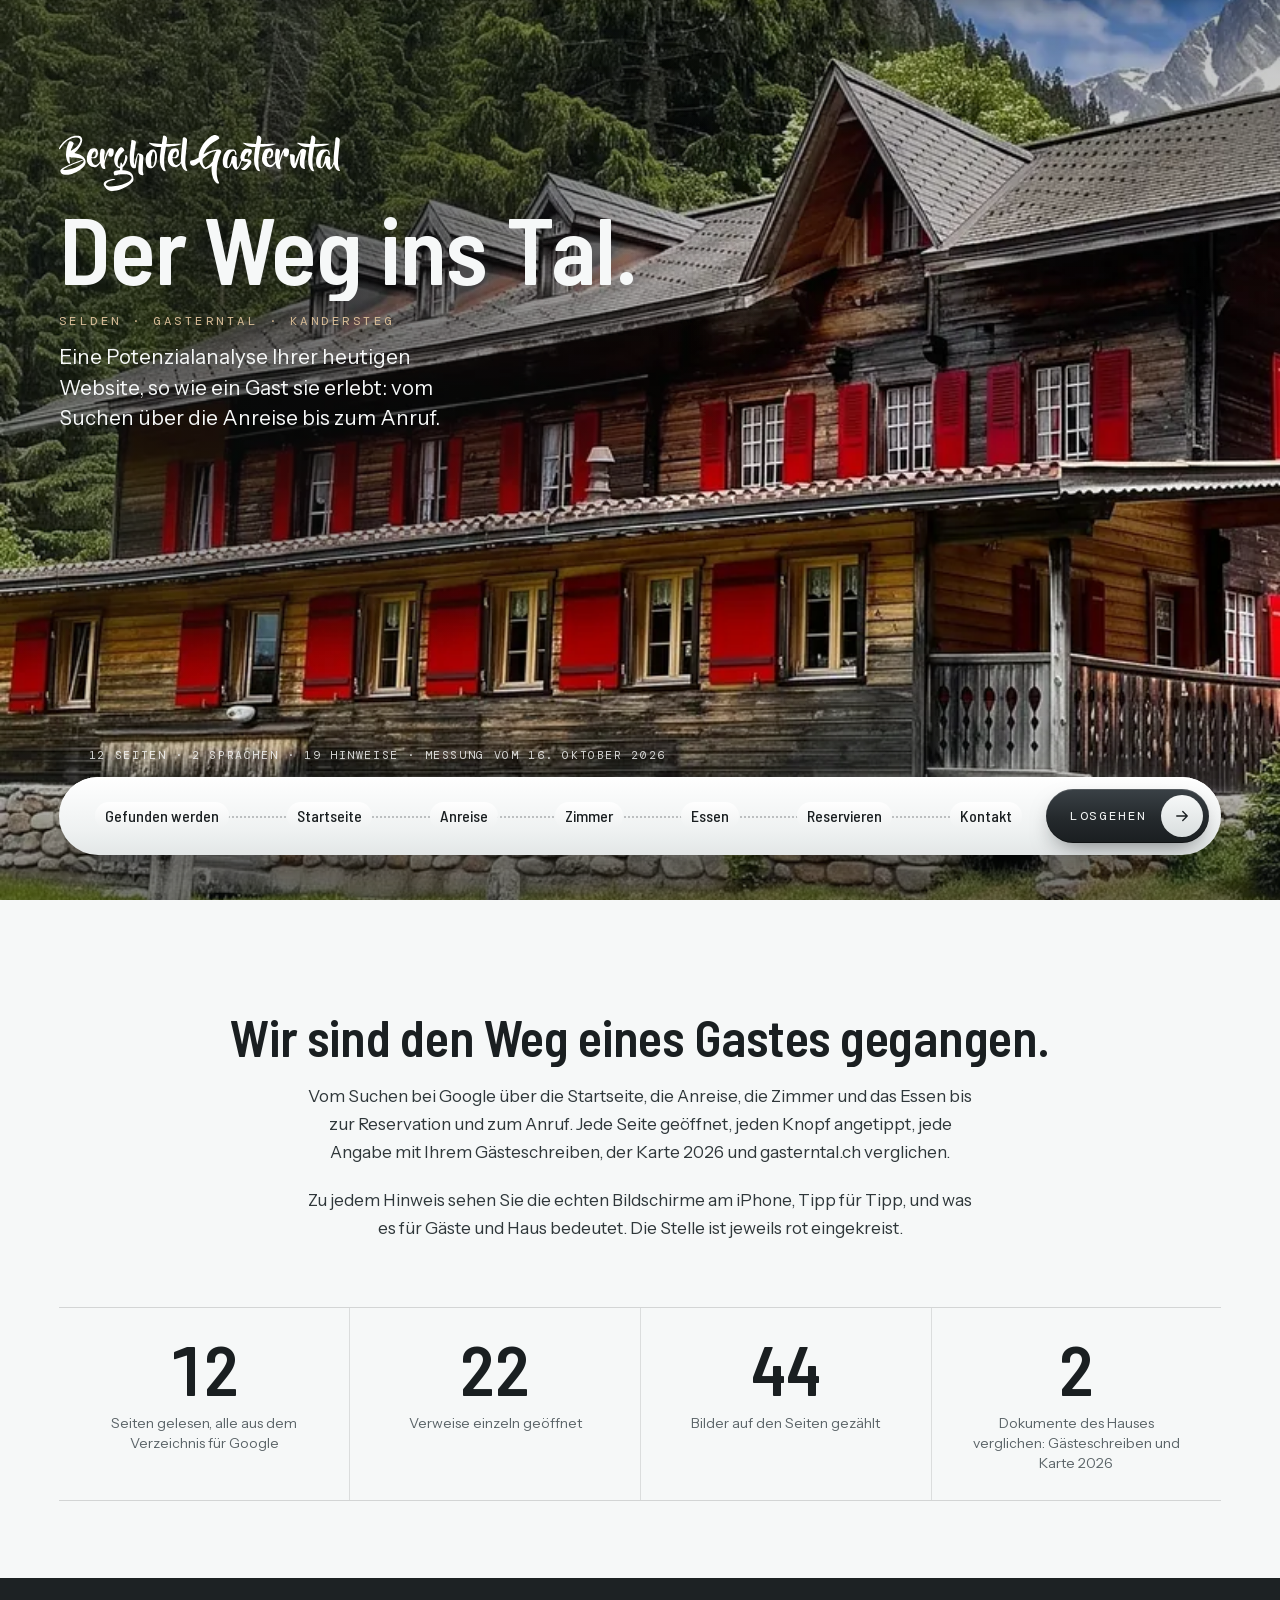
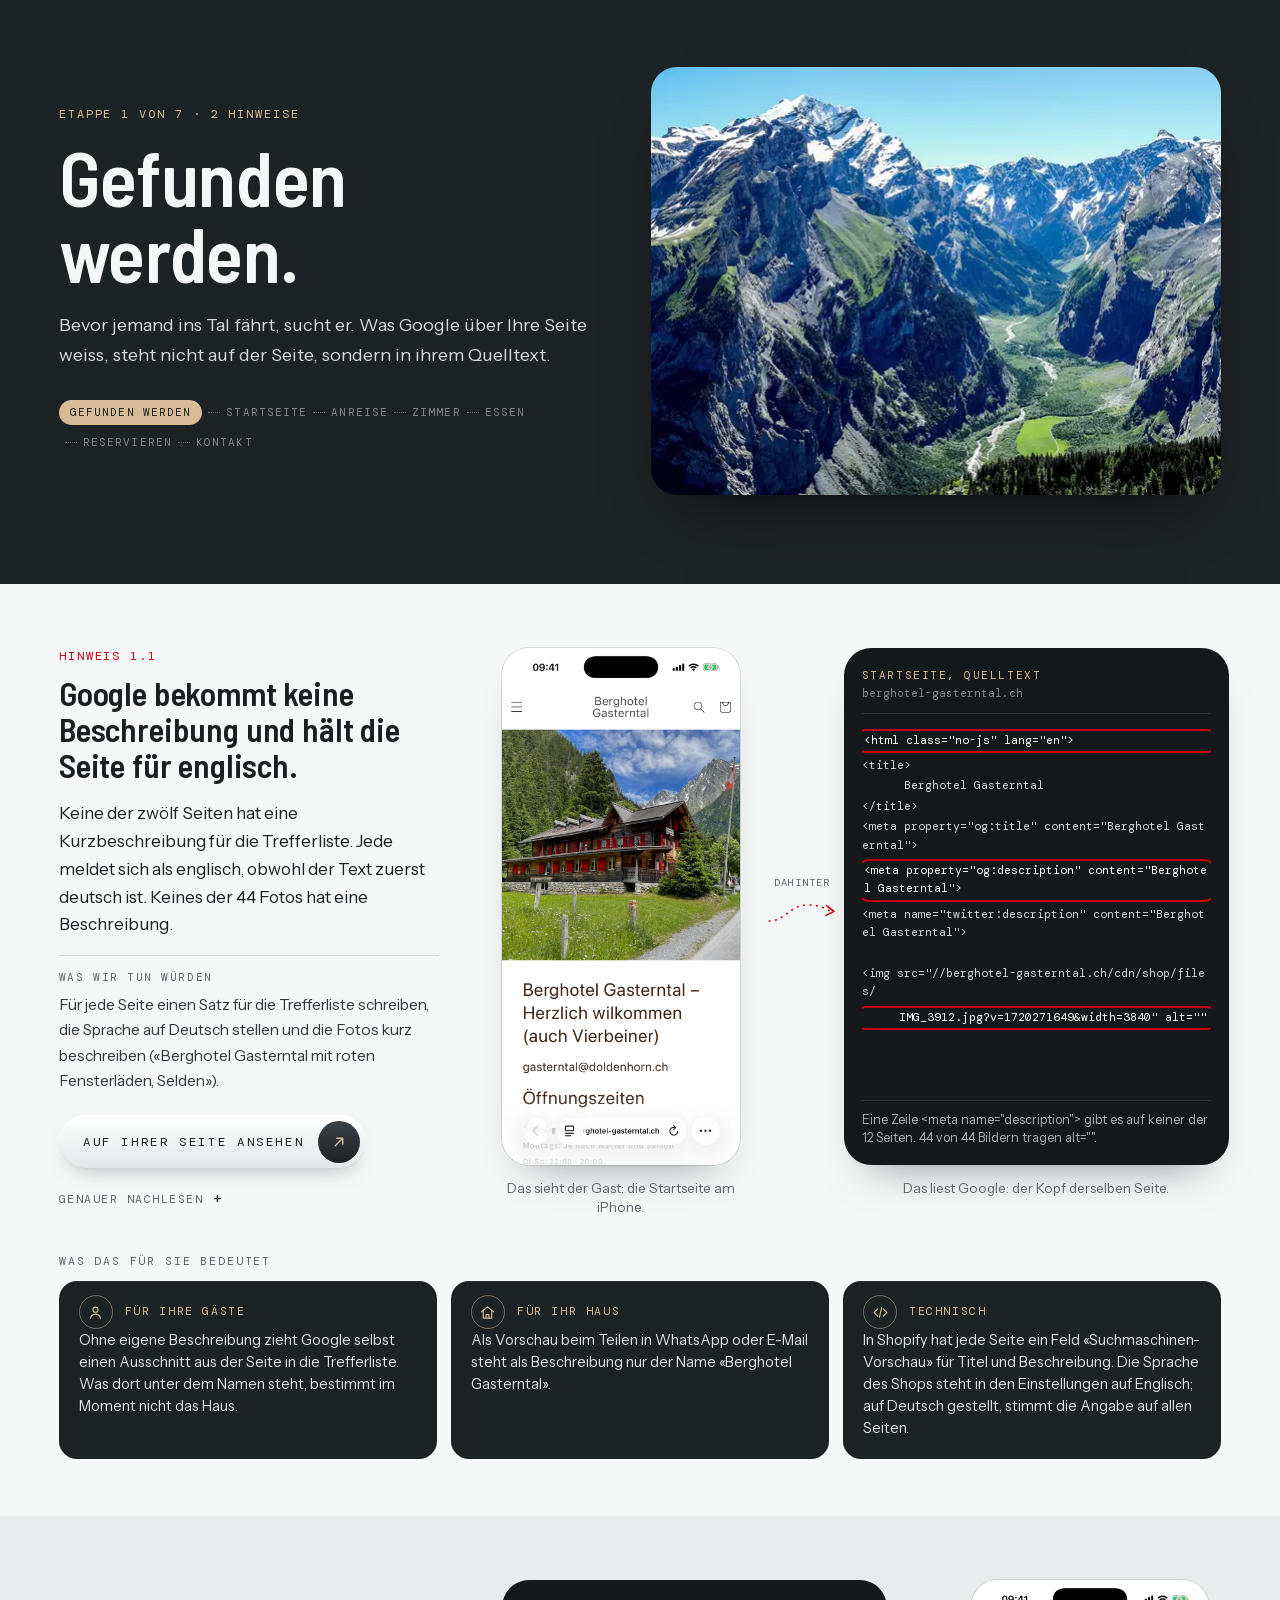
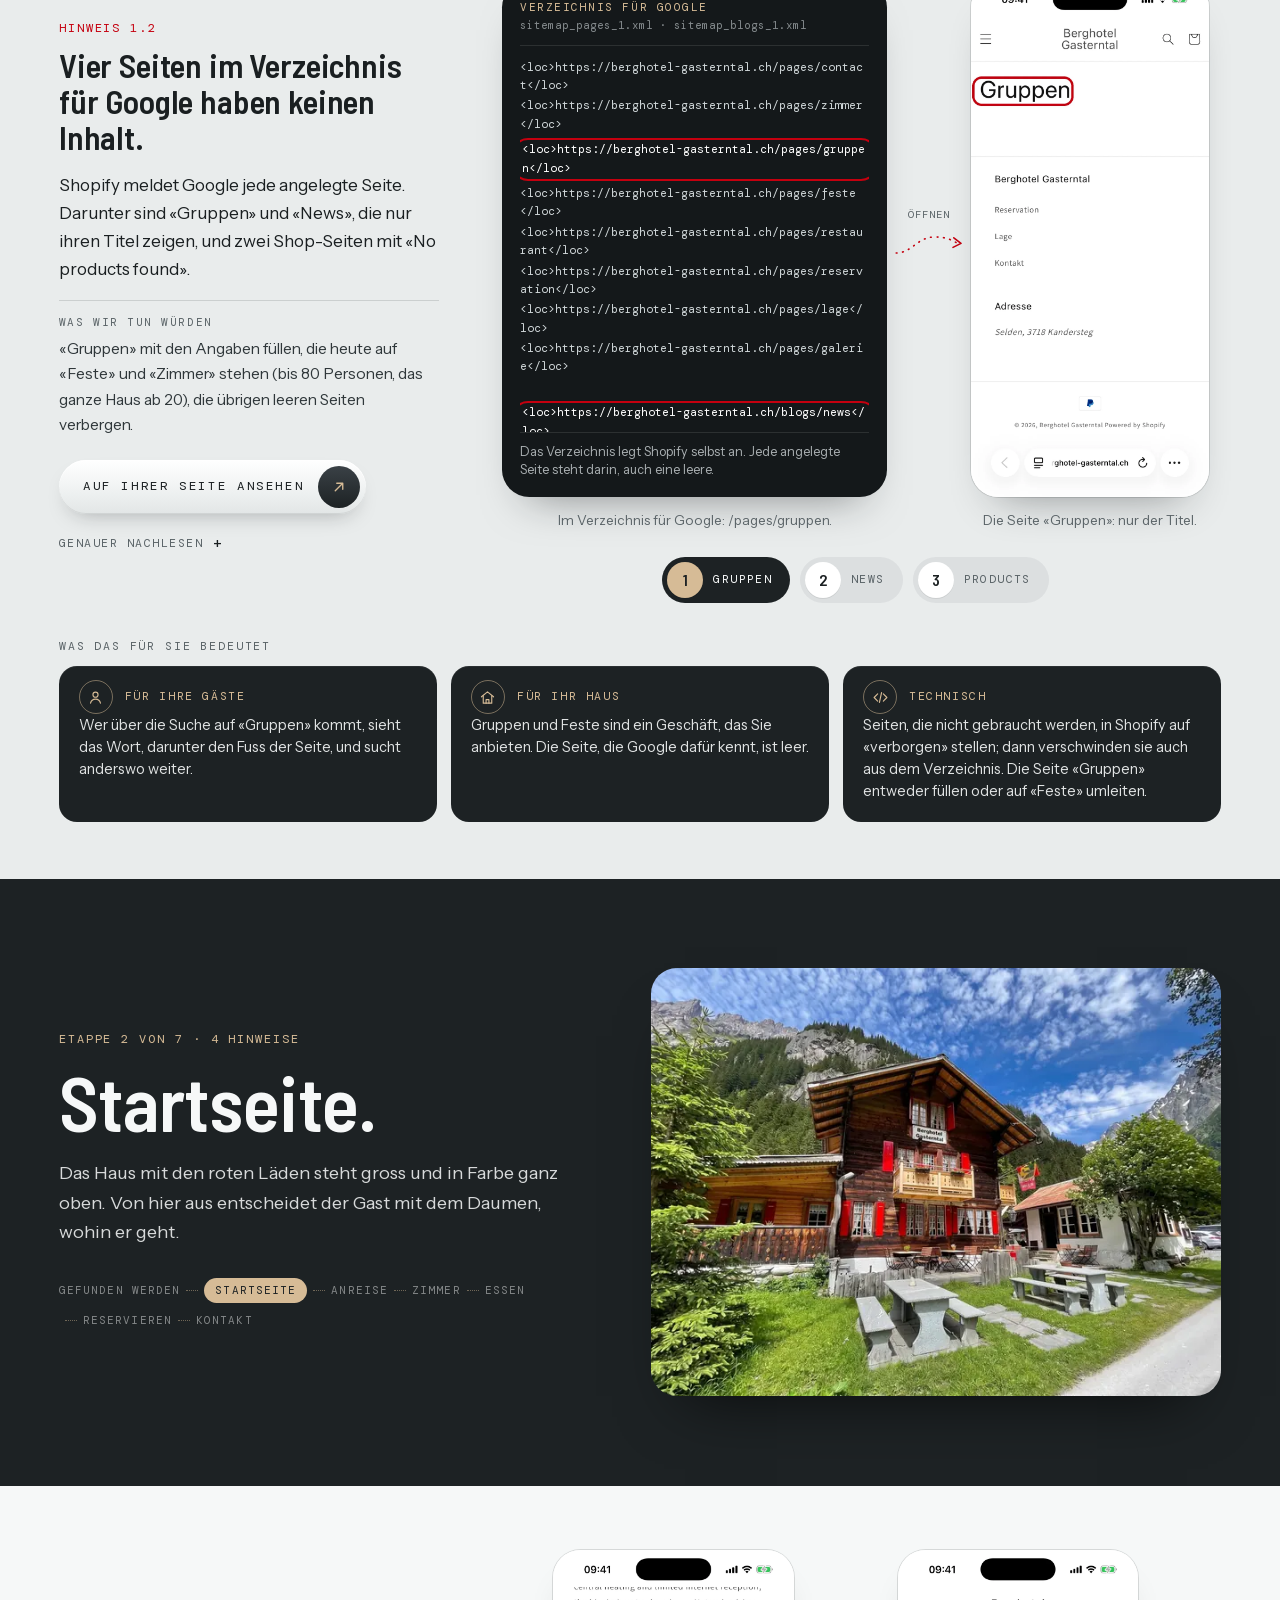
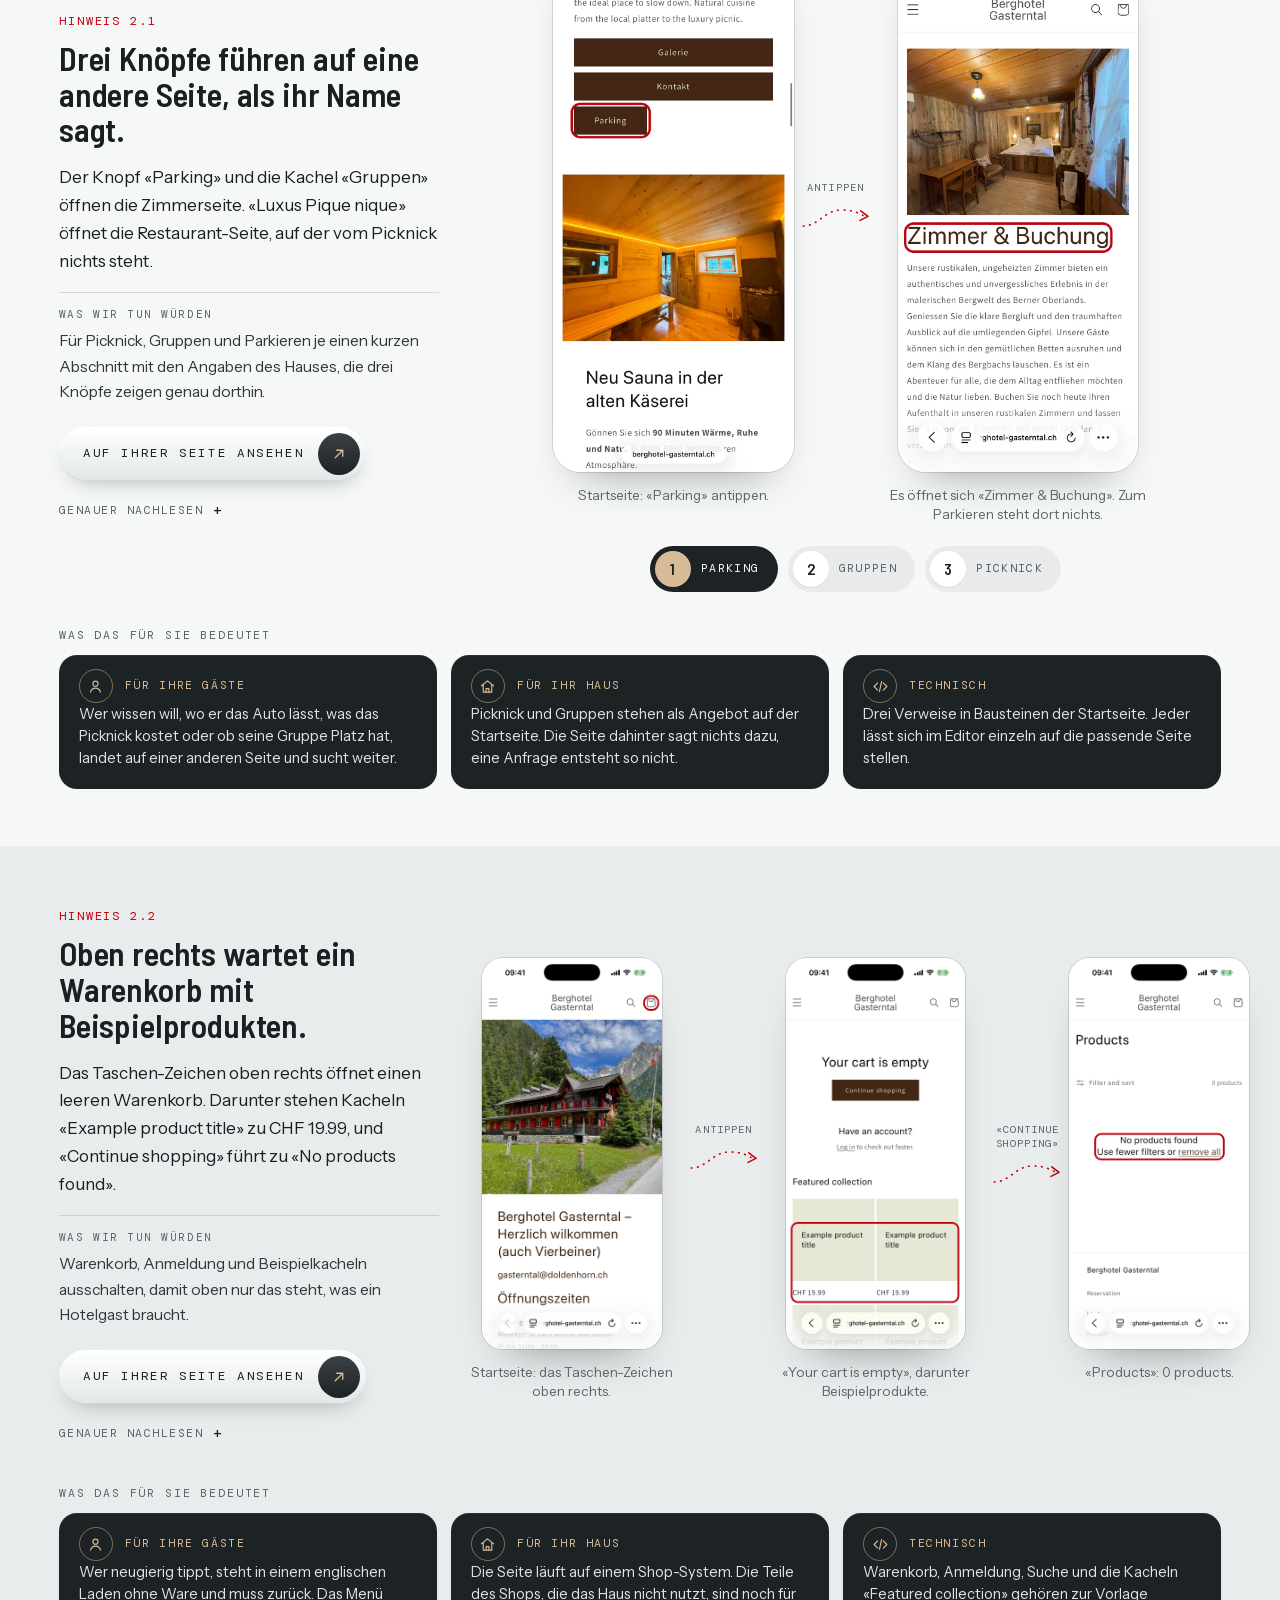
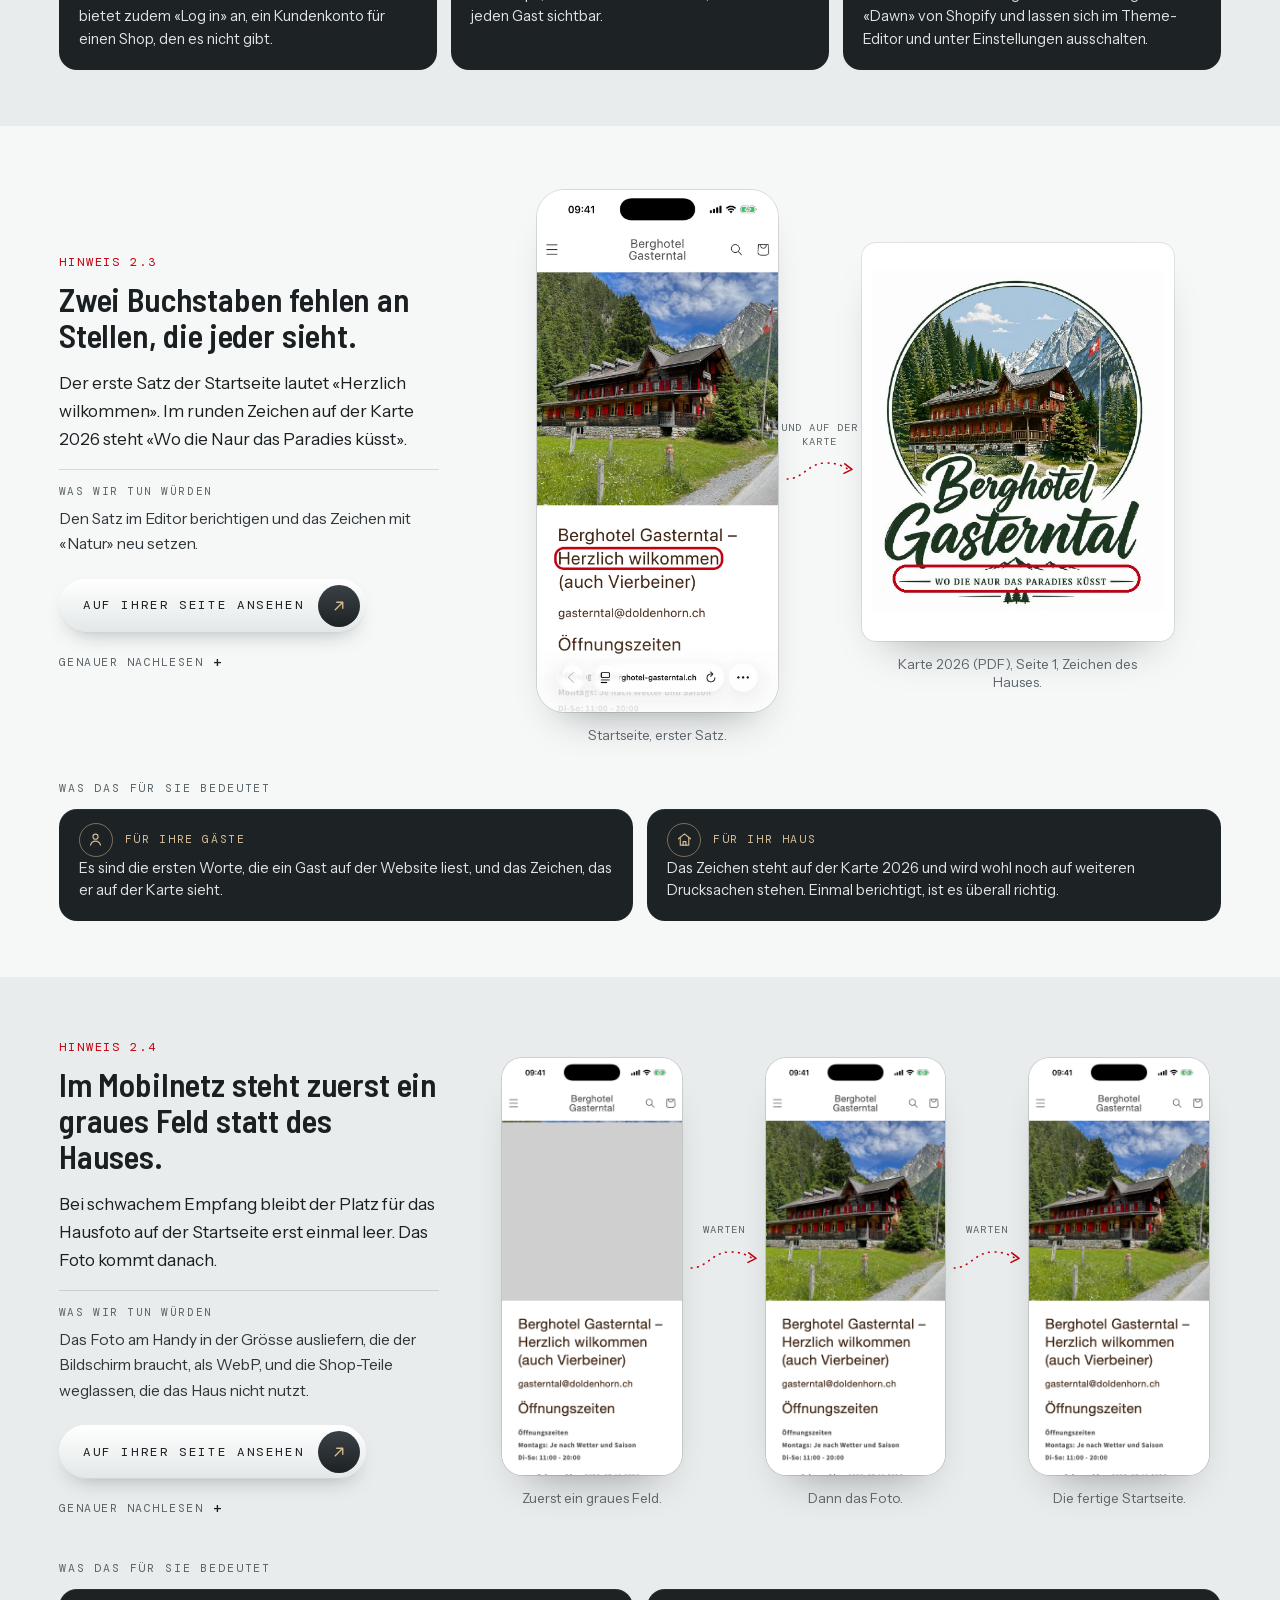
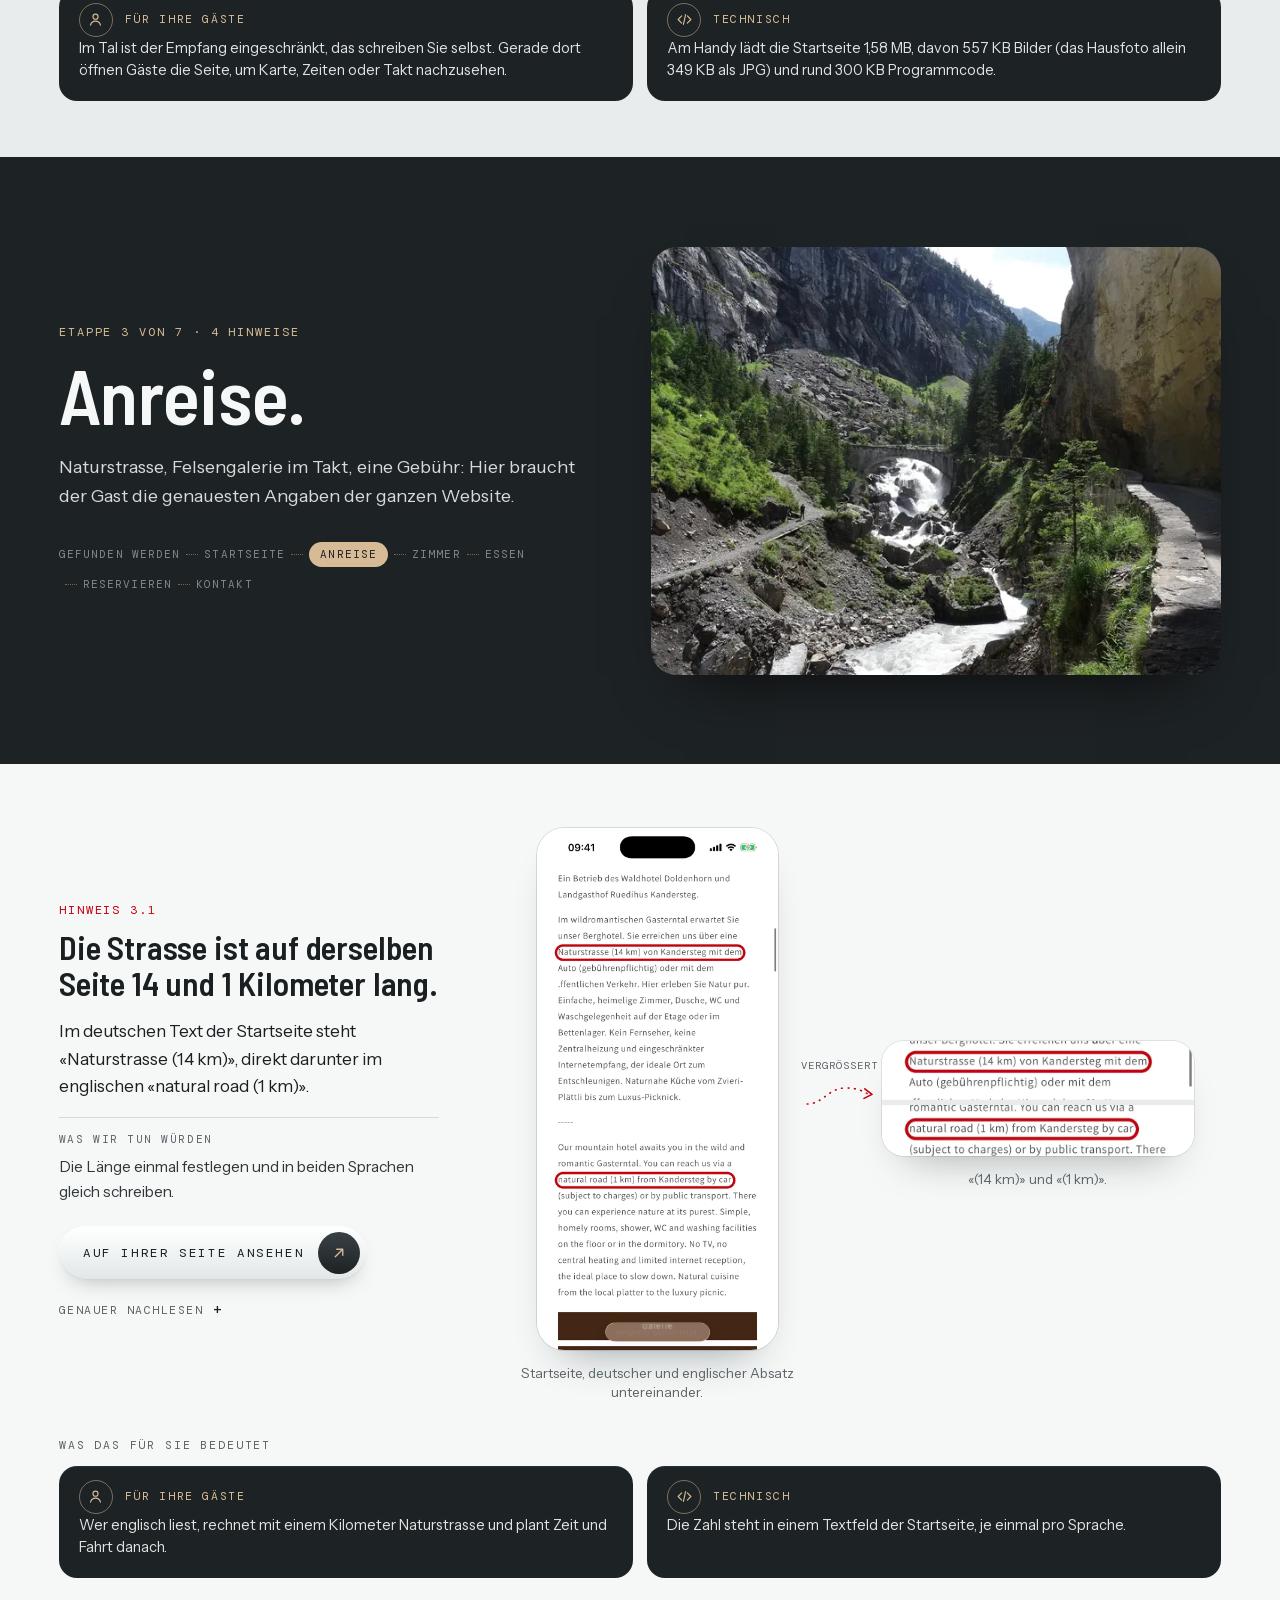
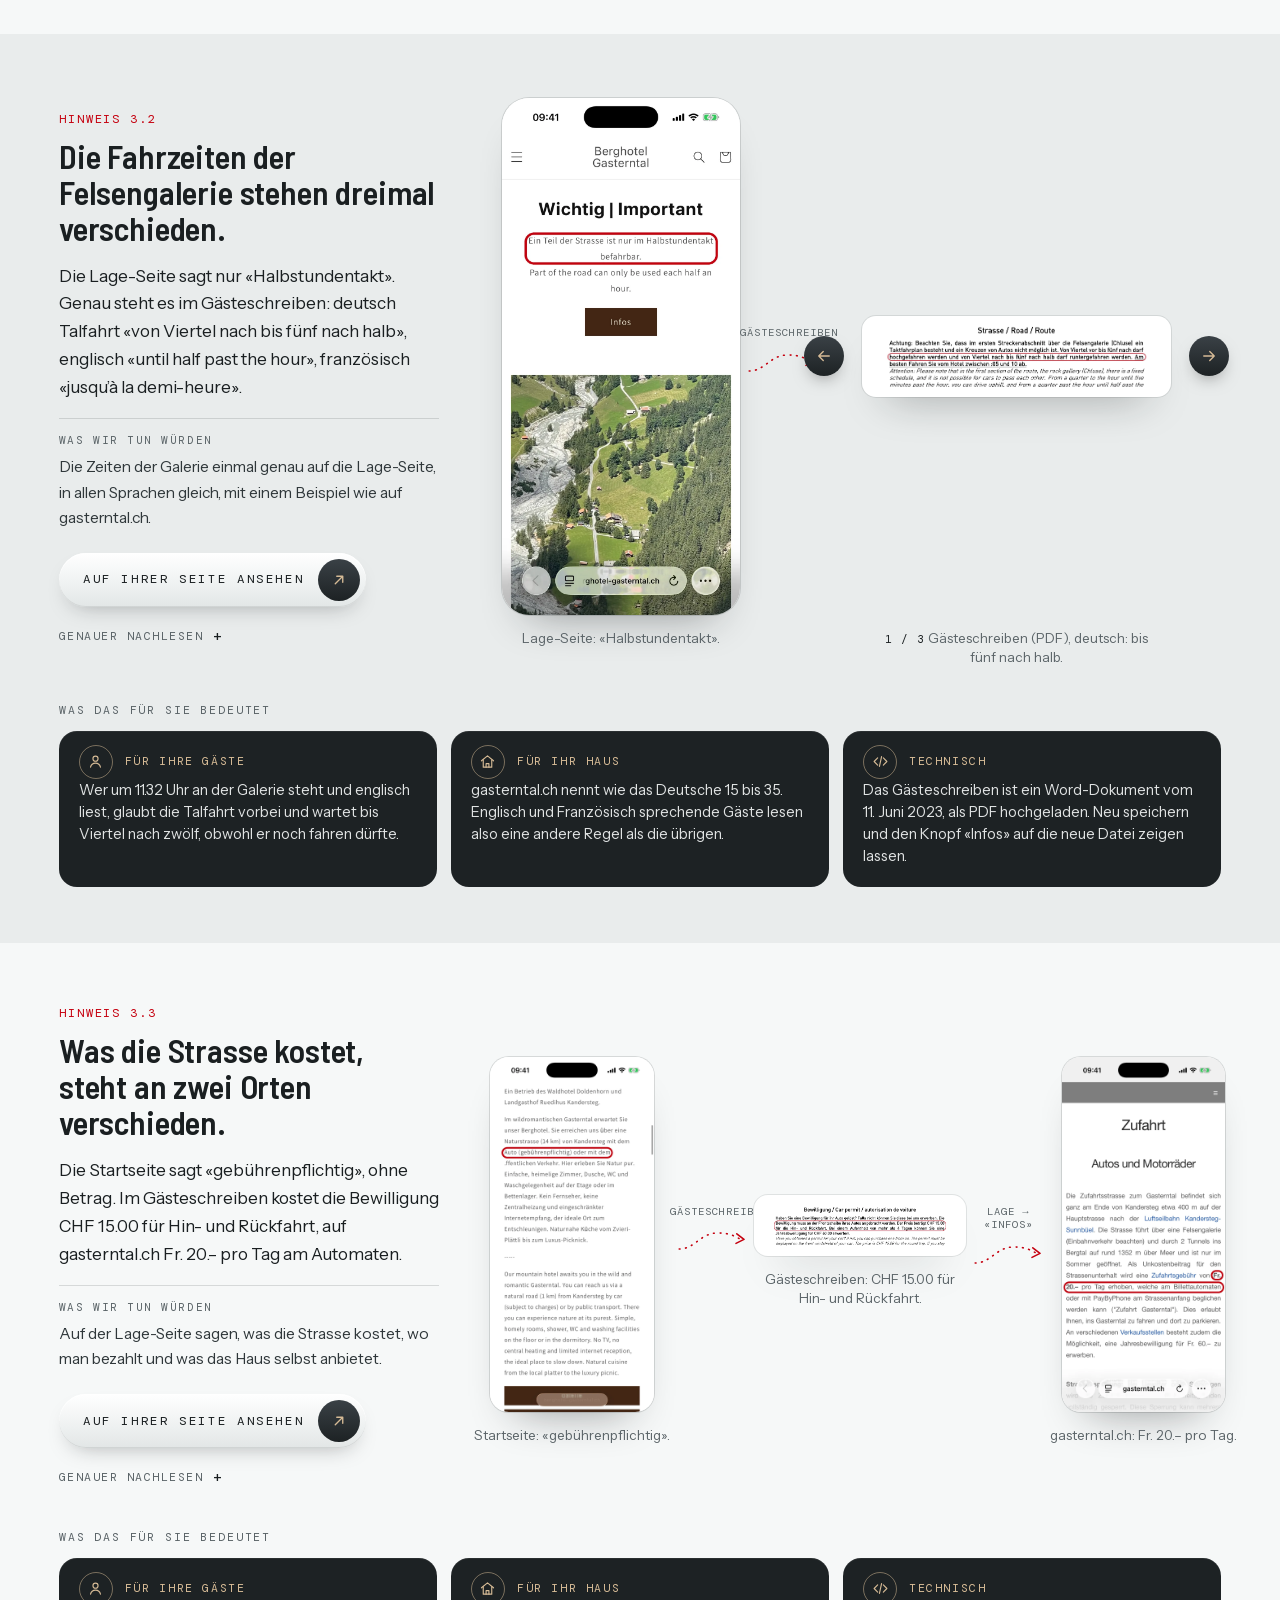
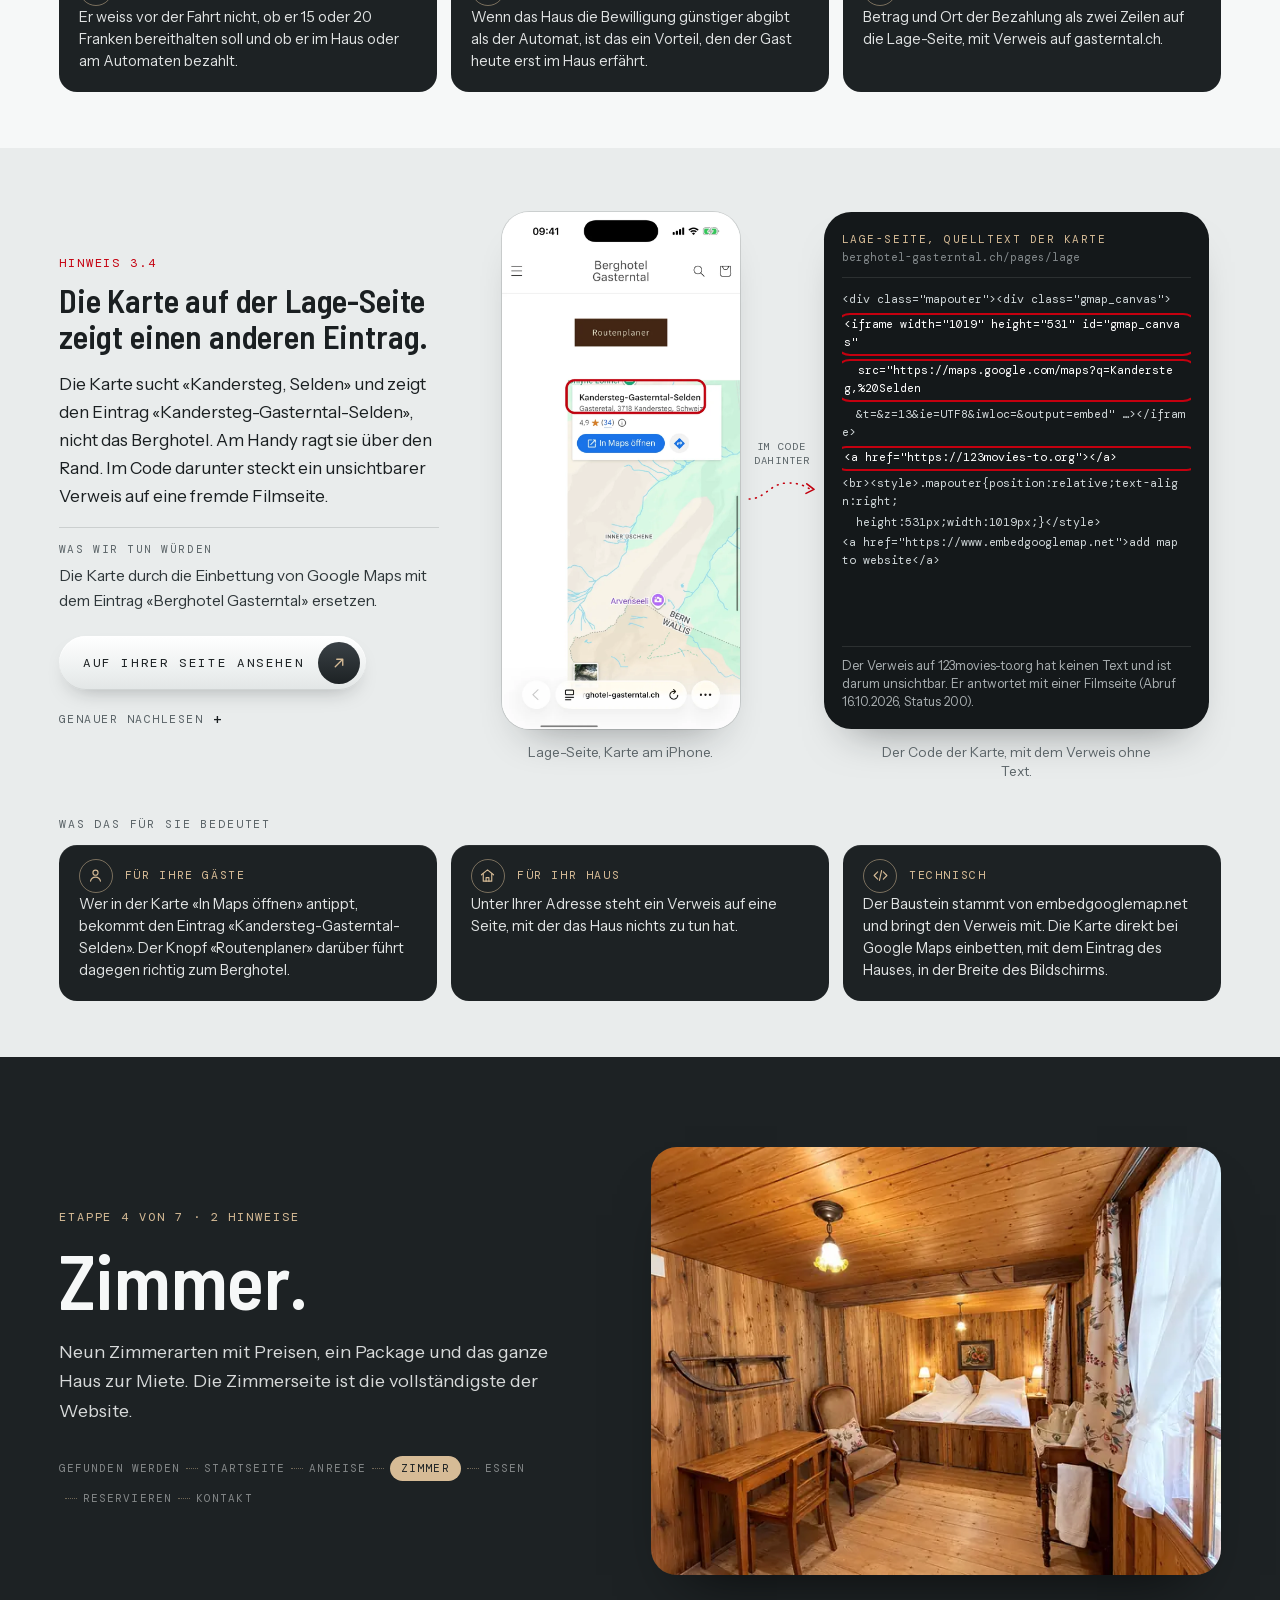
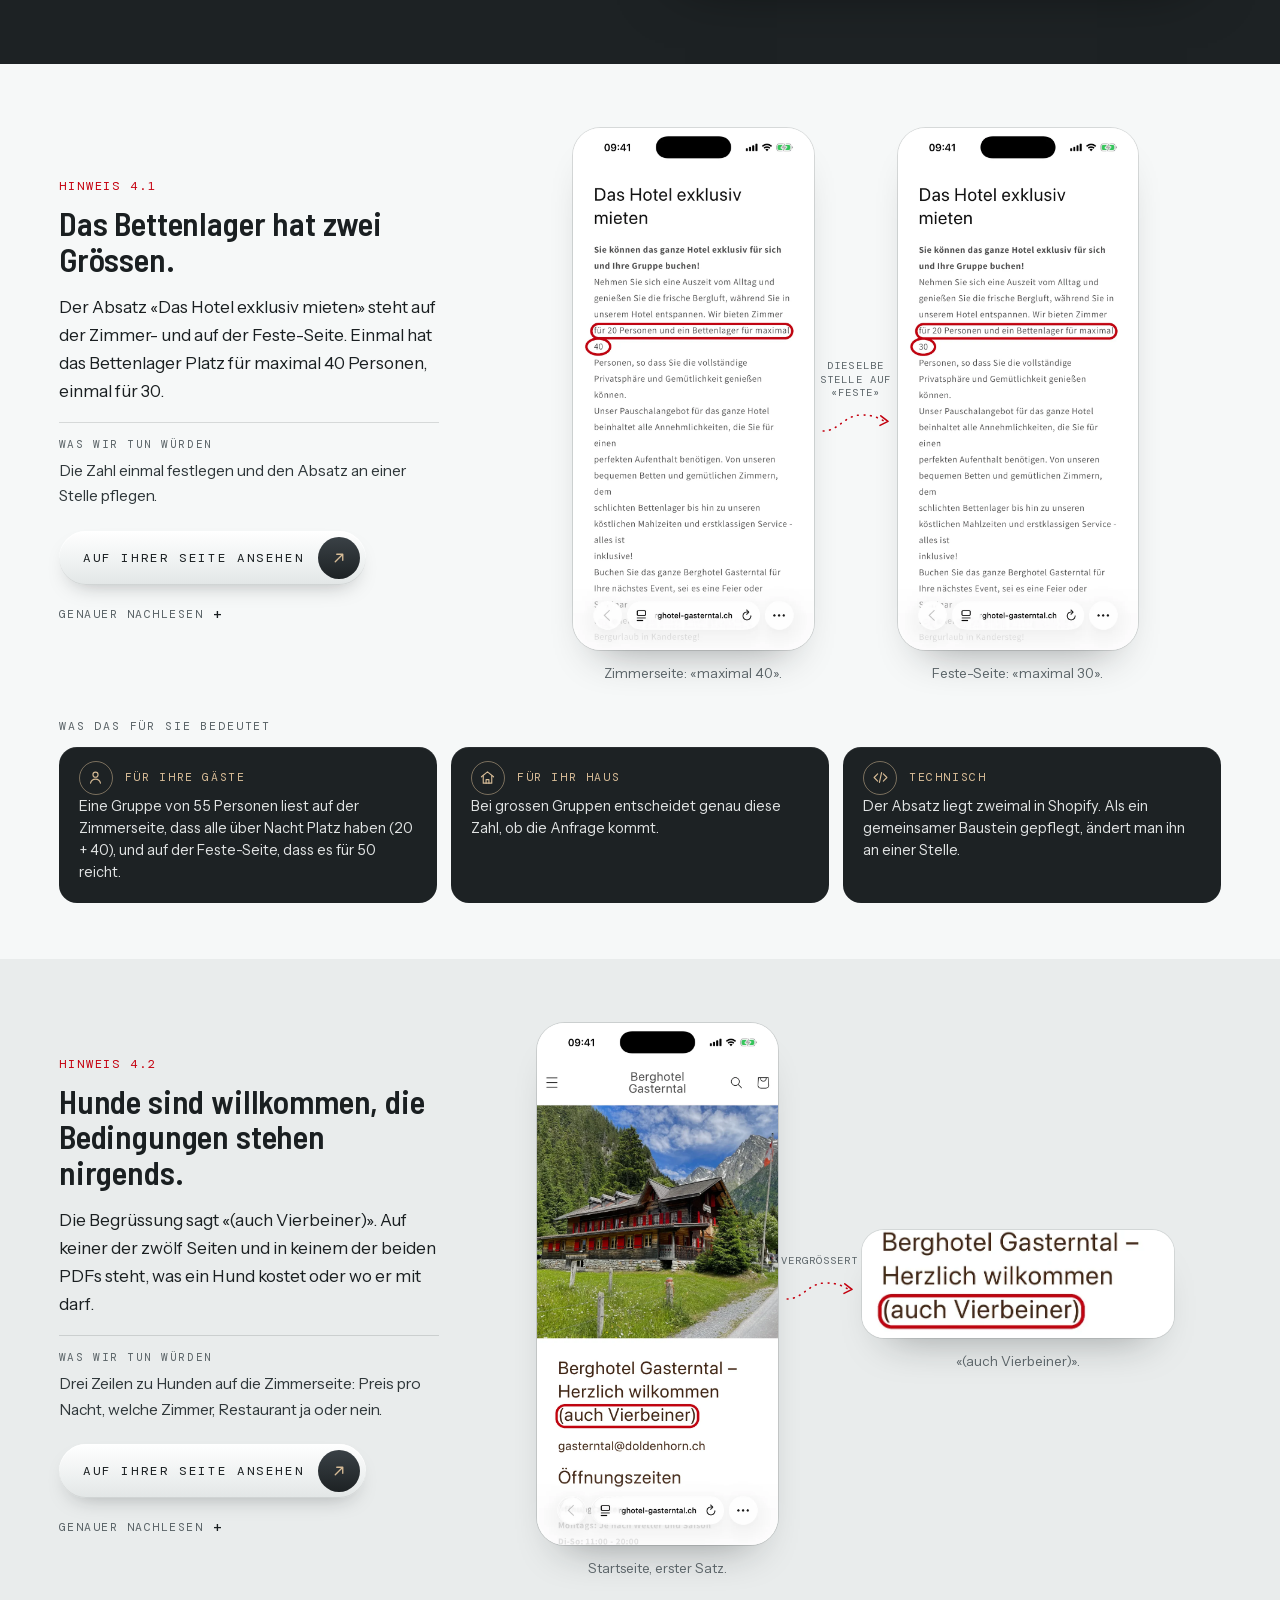
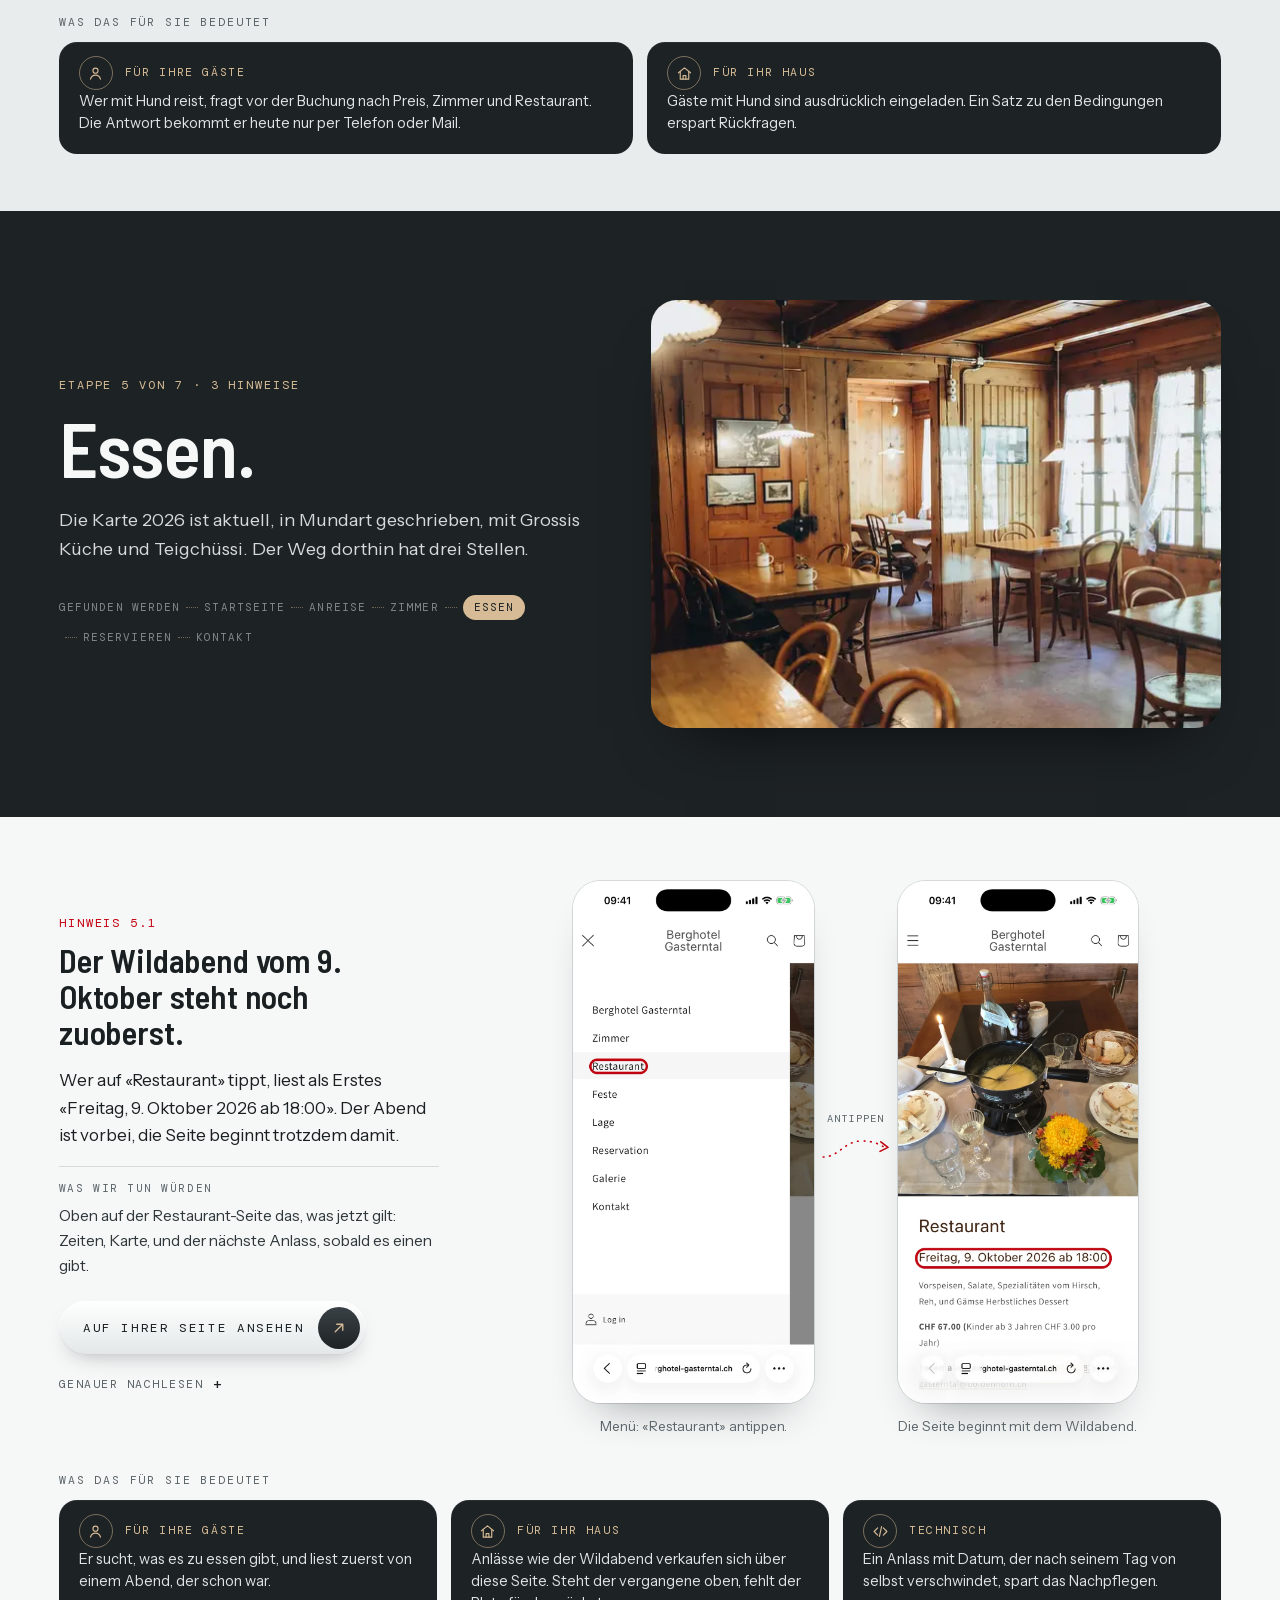
==== commit 86e62b3b: "Links auf Adressen ohne Schloss auf tastyrob123.github.io umgestellt Co-Authored-By: Claude Opus 5.5" ====
--- a/index.html
+++ b/index.html
@@ -368,7 +368,7 @@
  <div class="ende__in">
   <h2 class="zl ">Am Ende des Weges.</h2>
   <p>Alle Zahlen dieser Seite sind belegt: jede Seite, jeder Verweis und jede Messung mit Adresse und Wert.</p>
-  <div class="ende__k"><a class="kn kn--holz" href="belege/"><span>Alle Belege</span><i><svg viewBox="0 0 24 24" aria-hidden="true"><path d="M5 12h14M13 6l6 6-6 6" fill="none" stroke="currentColor" stroke-width="1.8" stroke-linecap="round" stroke-linejoin="round"/></svg></i></a><a class="kn kn--dunkel" href="https://gasterntal.tastystudios.ch/werkbank/#k8"><span>Zum Angebot</span><i><svg viewBox="0 0 24 24" aria-hidden="true"><path d="M5 12h14M13 6l6 6-6 6" fill="none" stroke="currentColor" stroke-width="1.8" stroke-linecap="round" stroke-linejoin="round"/></svg></i></a><a class="kn kn--dunkel" href="https://berghotel-gasterntal.ch/" target="_blank" rel="noopener"><span>Zur heutigen Website</span><i><svg viewBox="0 0 24 24" aria-hidden="true"><path d="M7 17 17 7M9 7h8v8" fill="none" stroke="currentColor" stroke-width="1.8" stroke-linecap="round" stroke-linejoin="round"/></svg></i></a></div>
+  <div class="ende__k"><a class="kn kn--holz" href="belege/"><span>Alle Belege</span><i><svg viewBox="0 0 24 24" aria-hidden="true"><path d="M5 12h14M13 6l6 6-6 6" fill="none" stroke="currentColor" stroke-width="1.8" stroke-linecap="round" stroke-linejoin="round"/></svg></i></a><a class="kn kn--dunkel" href="https://tastyrob123.github.io/berghotel-gasterntal-entwurf/werkbank/#k8"><span>Zum Angebot</span><i><svg viewBox="0 0 24 24" aria-hidden="true"><path d="M5 12h14M13 6l6 6-6 6" fill="none" stroke="currentColor" stroke-width="1.8" stroke-linecap="round" stroke-linejoin="round"/></svg></i></a><a class="kn kn--dunkel" href="https://berghotel-gasterntal.ch/" target="_blank" rel="noopener"><span>Zur heutigen Website</span><i><svg viewBox="0 0 24 24" aria-hidden="true"><path d="M7 17 17 7M9 7h8v8" fill="none" stroke="currentColor" stroke-width="1.8" stroke-linecap="round" stroke-linejoin="round"/></svg></i></a></div>
  </div>
 </section>
 <footer class="fuss">
